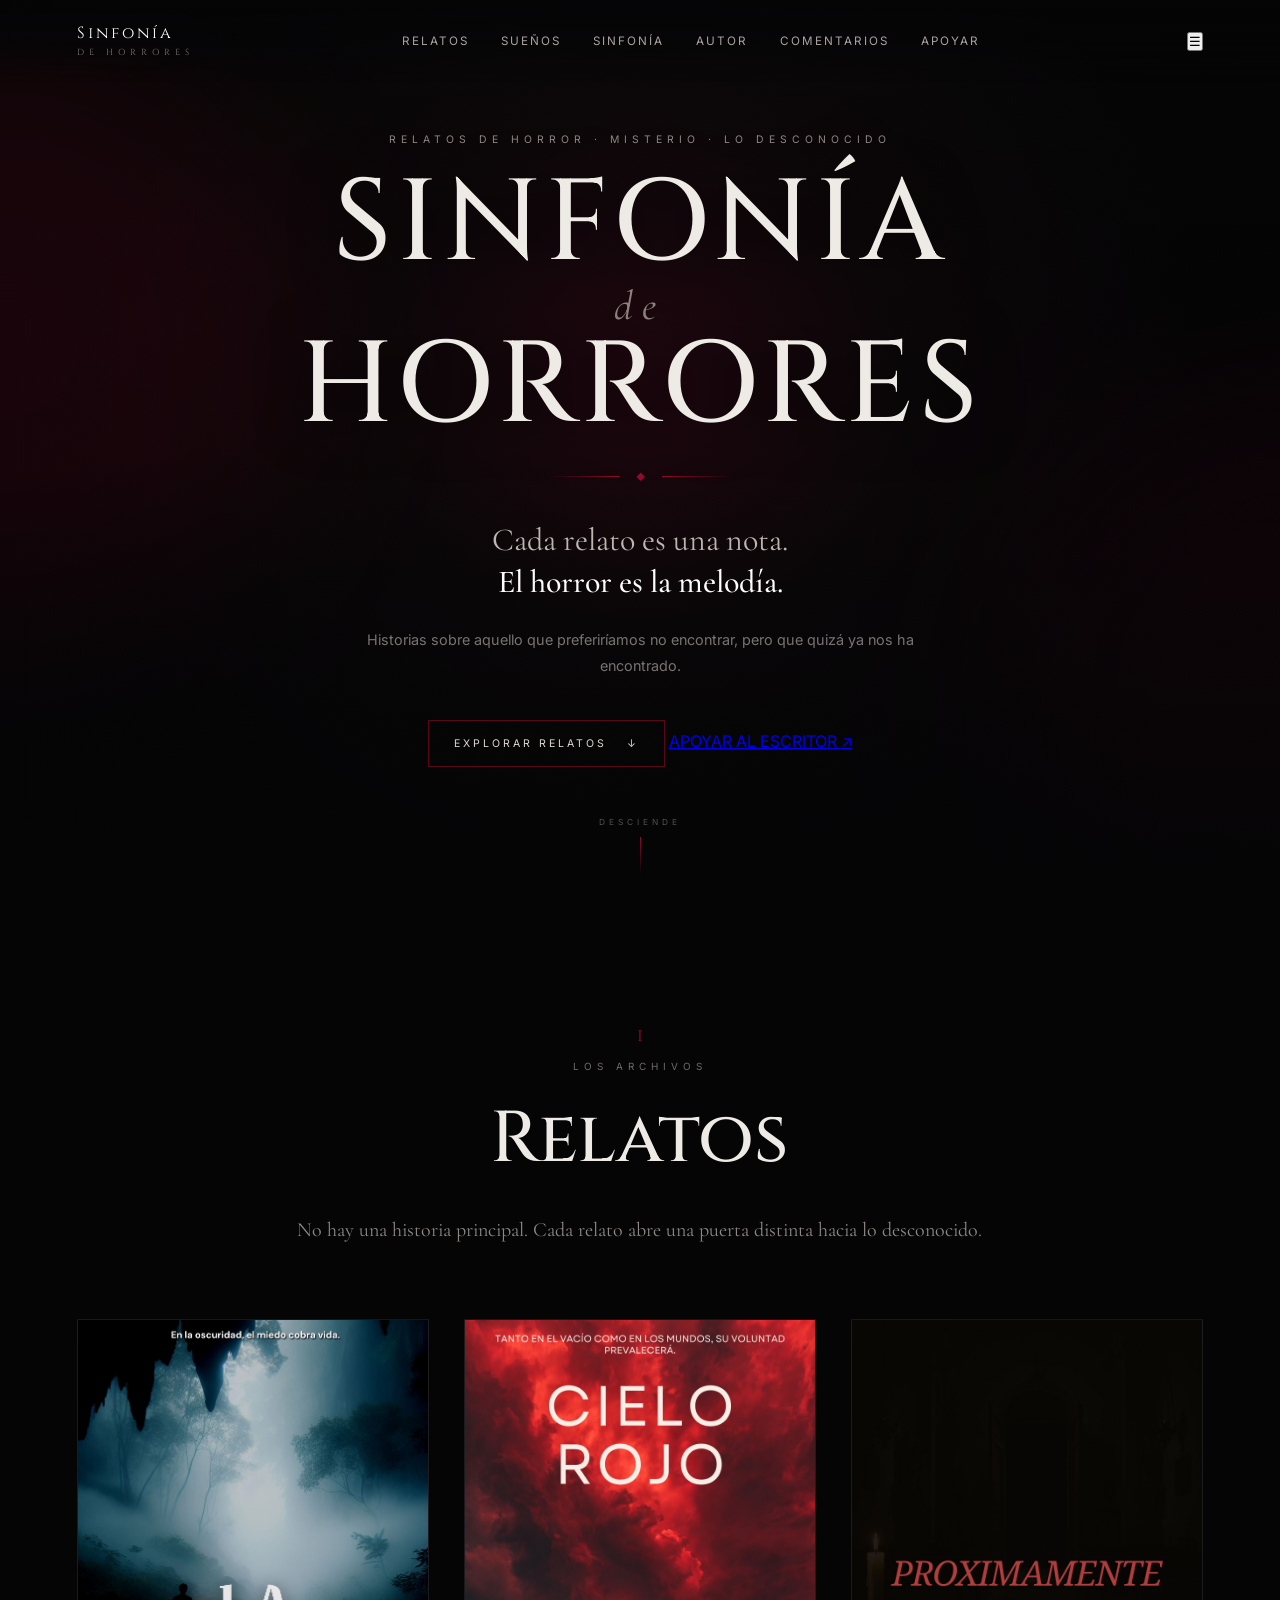
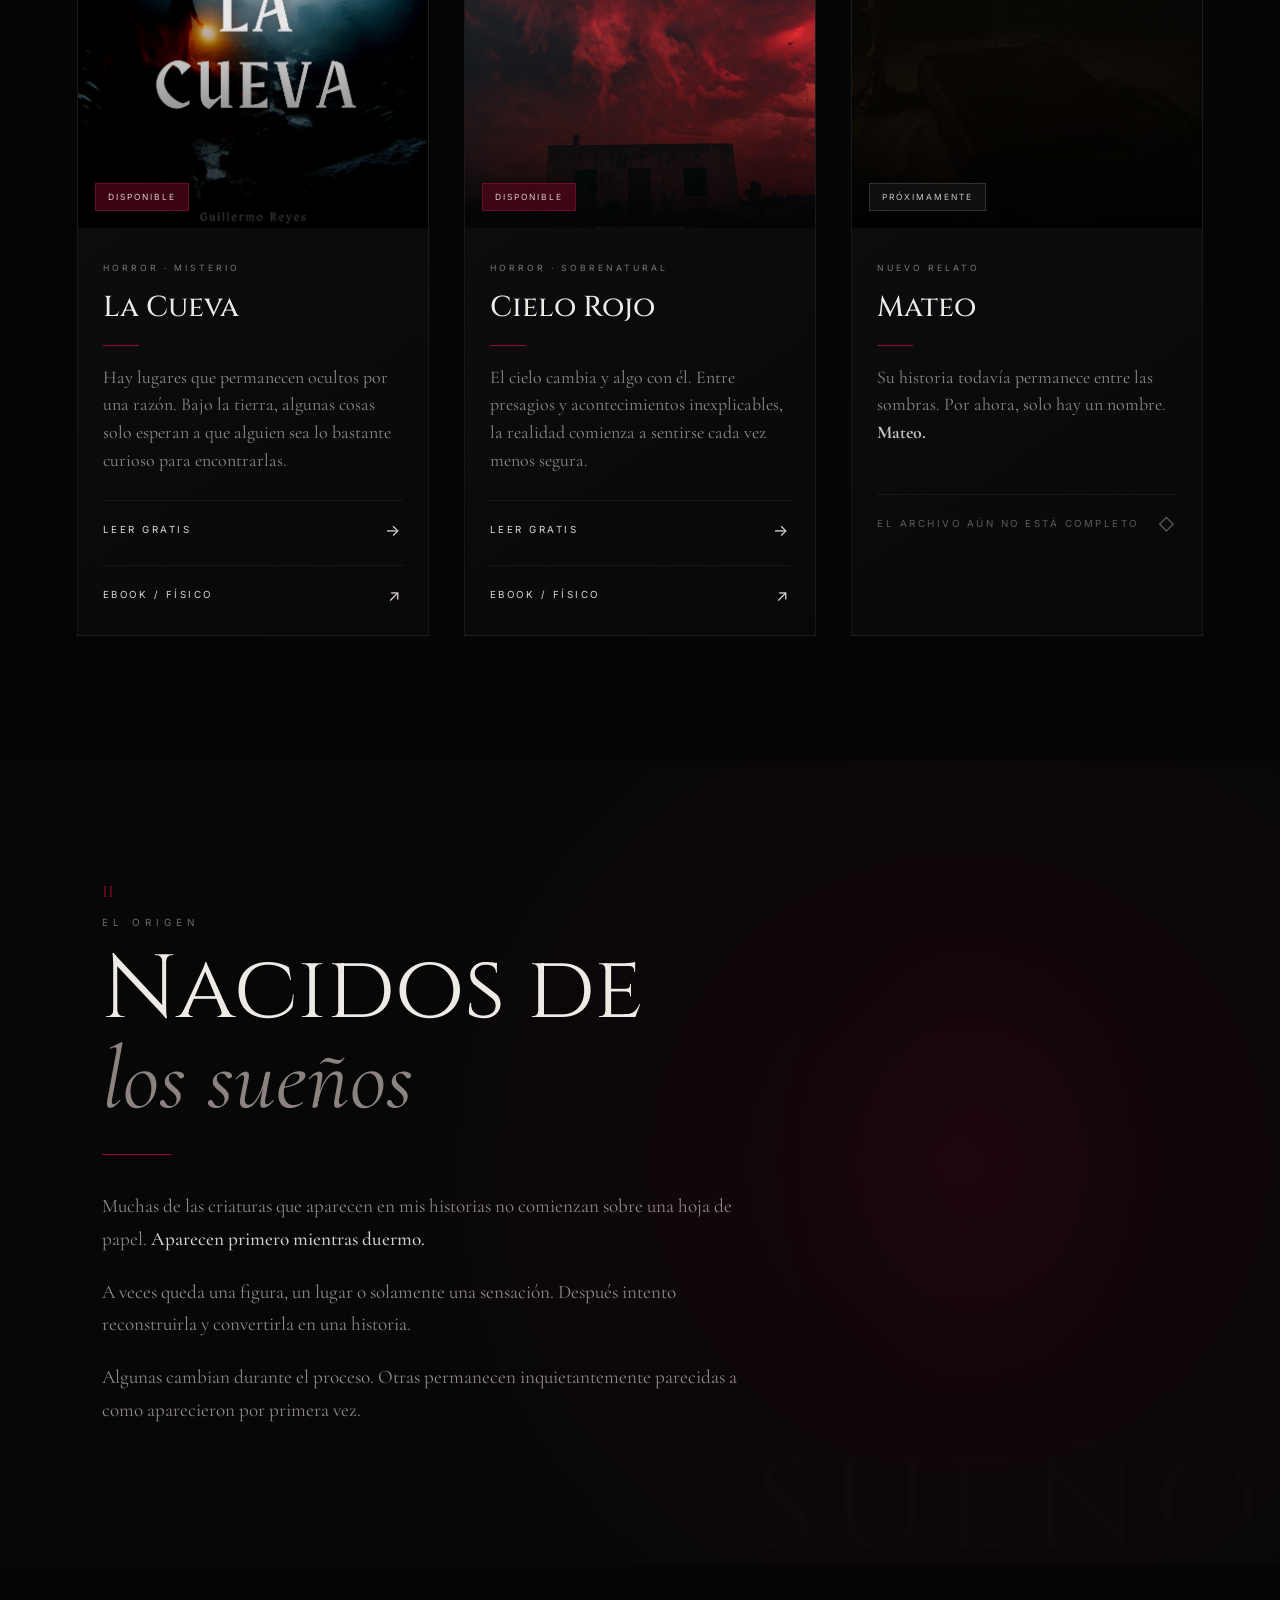
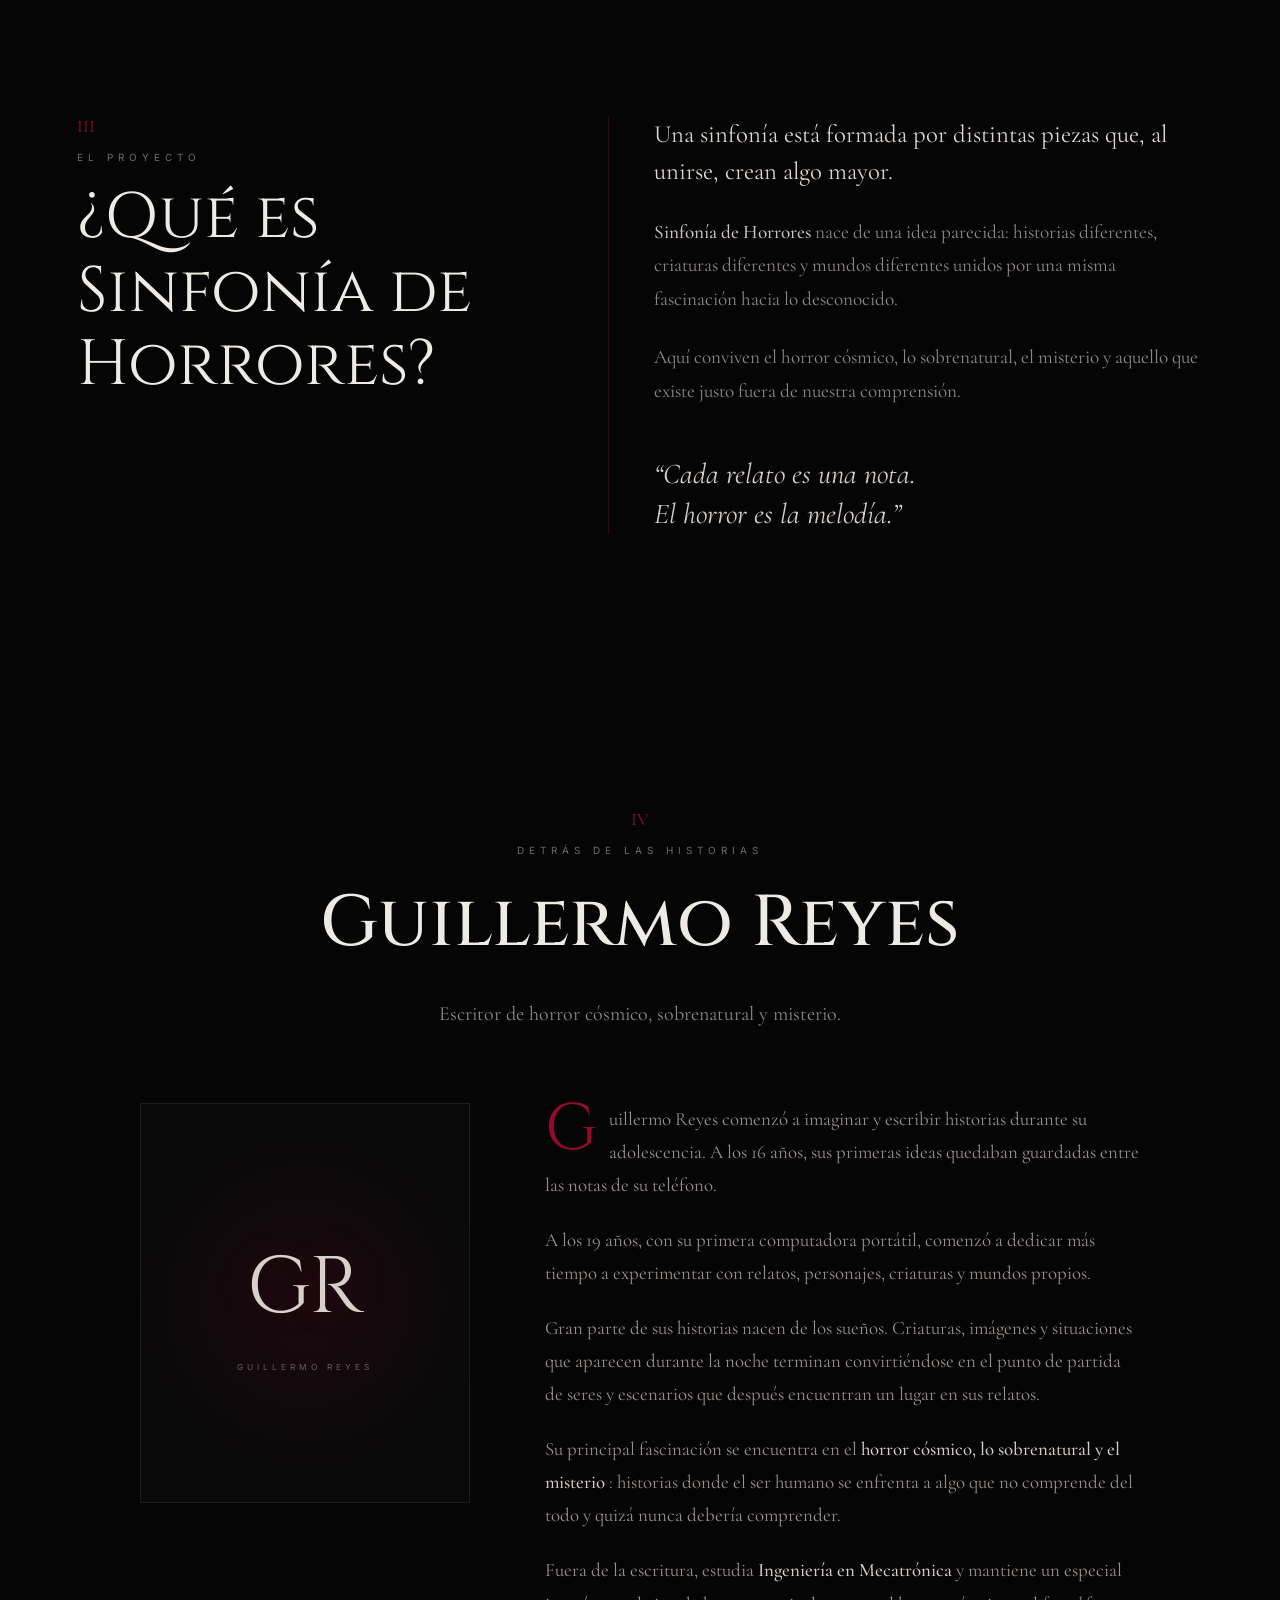
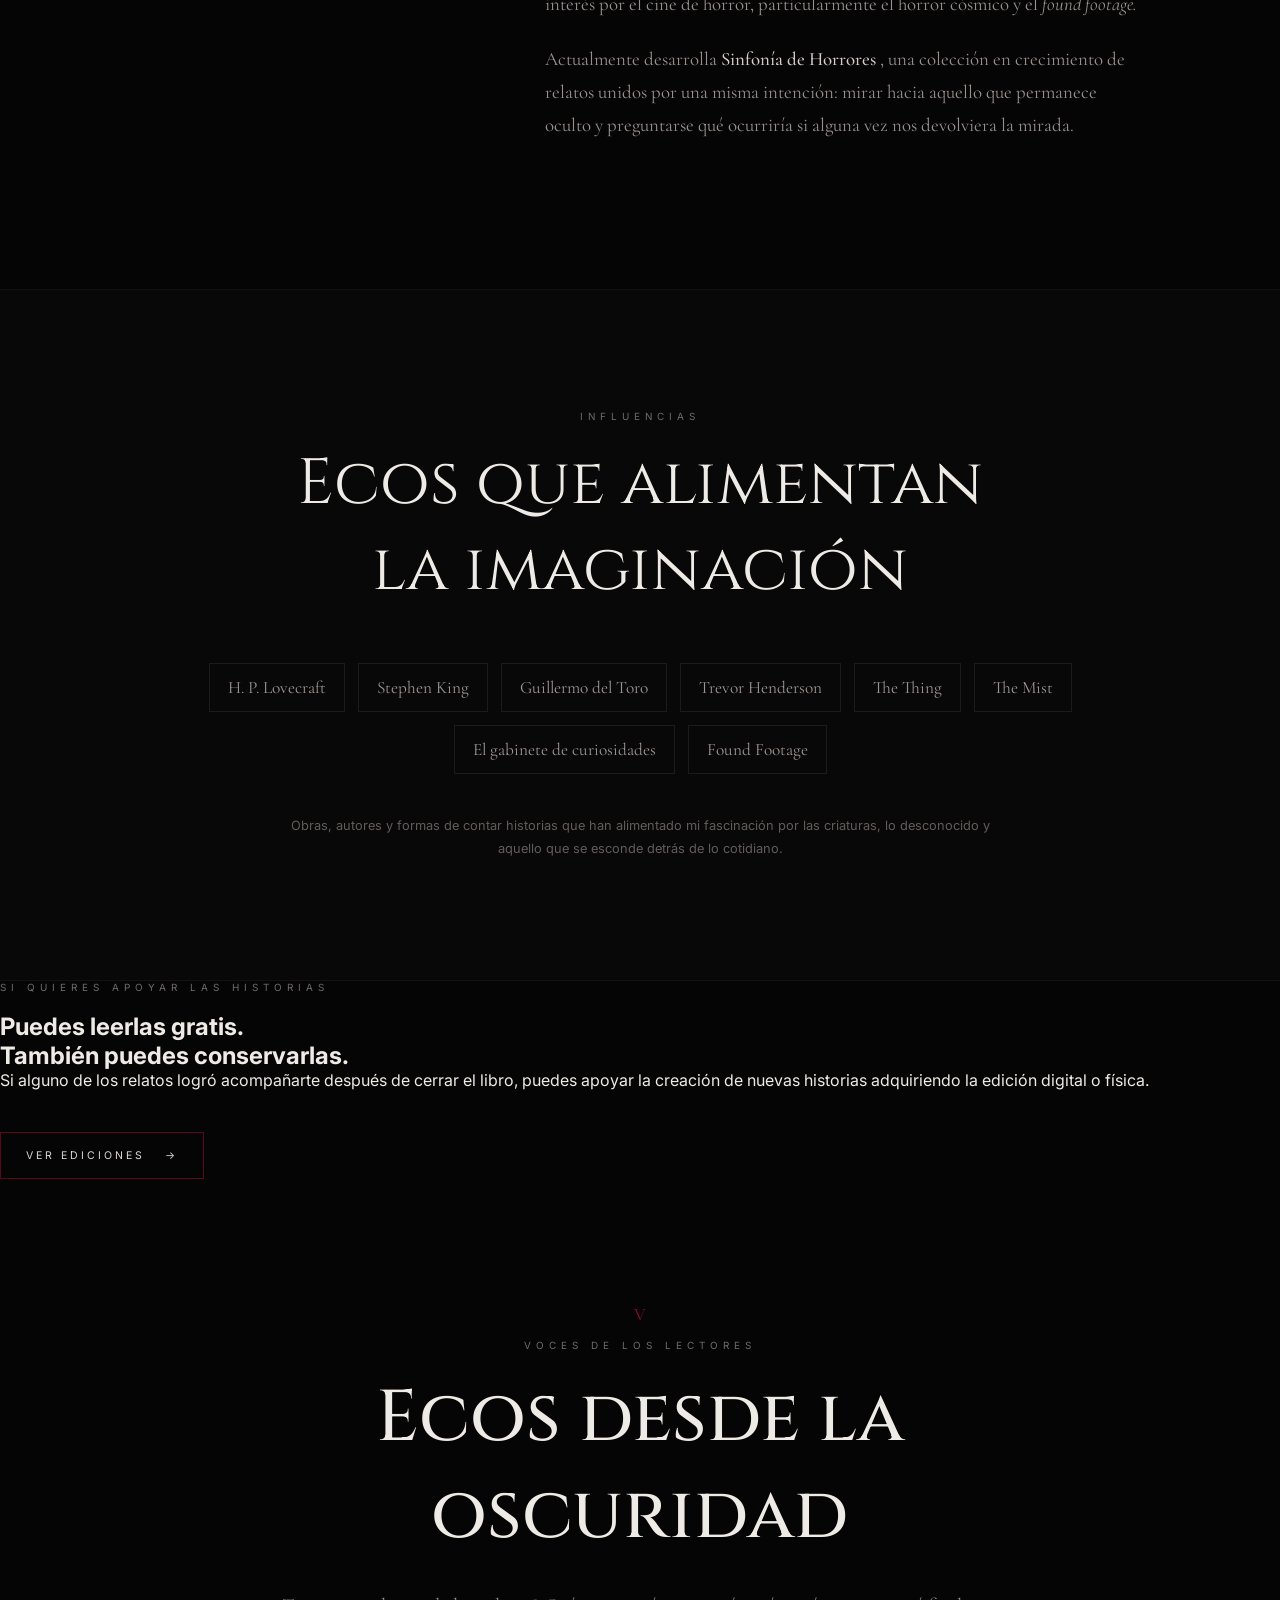
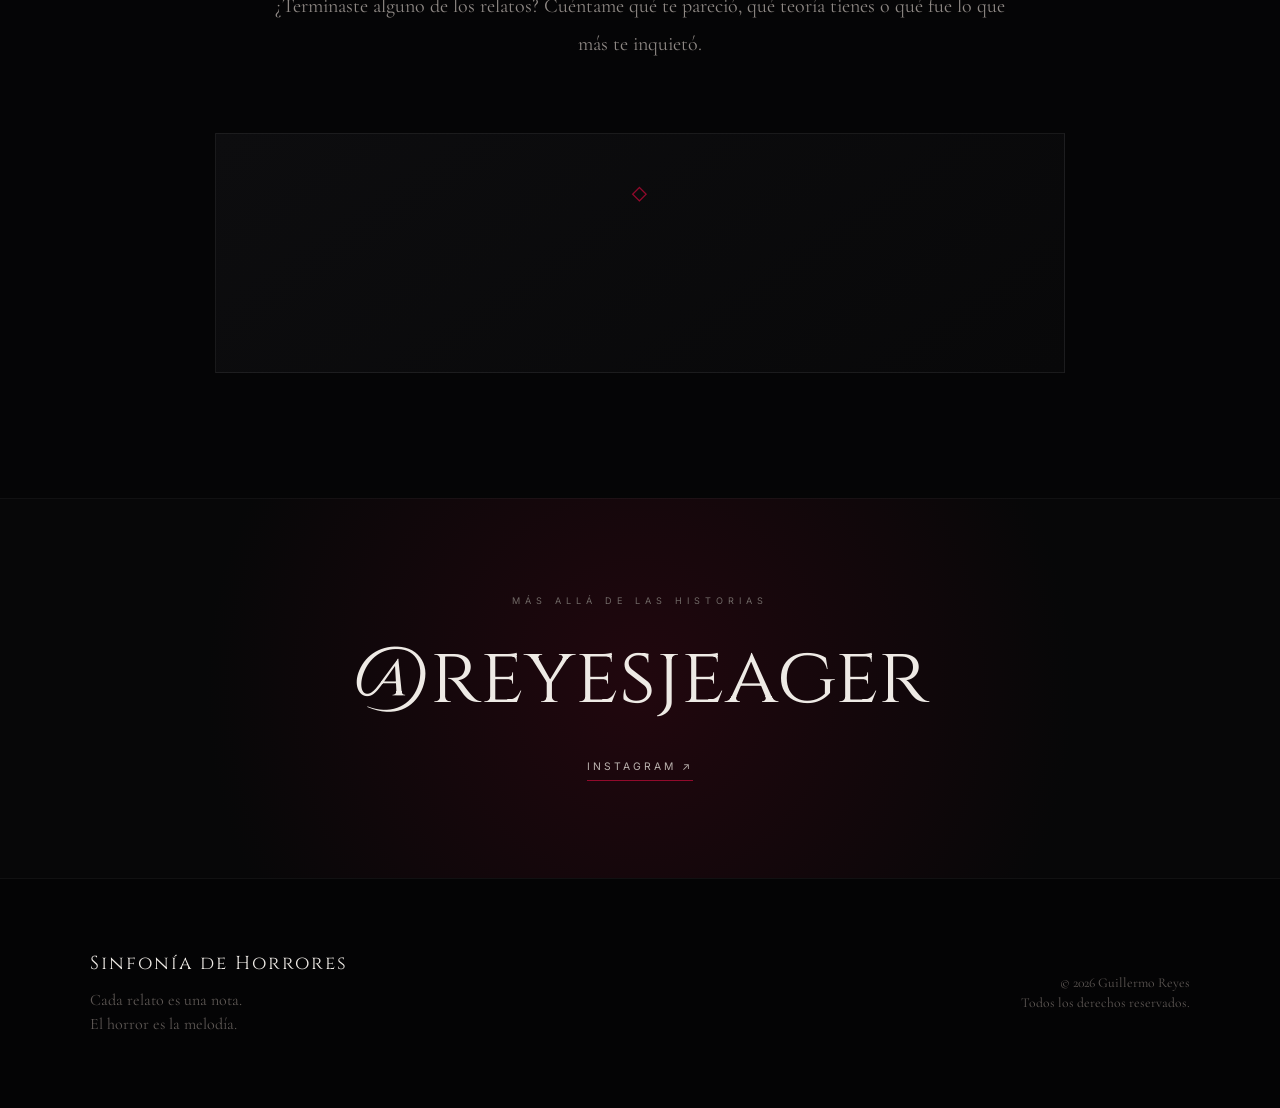
==== index.html @ c29cae83 "Refactor HTML structure and formatting" ====
<!DOCTYPE html>
<html lang="es">

<head>
    <meta charset="UTF-8">

    <meta name="viewport"
          content="width=device-width, initial-scale=1.0">

    <title>Sinfonía de Horrores | Guillermo Reyes</title>

    <meta name="description"
          content="Sinfonía de Horrores. Relatos de horror cósmico, sobrenatural y misterio escritos por Guillermo Reyes.">

    <link rel="preconnect"
          href="https://fonts.googleapis.com">

    <link rel="preconnect"
          href="https://fonts.gstatic.com"
          crossorigin>

    <link
        href="https://fonts.googleapis.com/css2?family=Cinzel:wght@400;500;600;700&family=Cormorant+Garamond:ital,wght@0,400;0,500;0,600;1,400;1,500&family=Inter:wght@300;400;500;600&display=swap"
        rel="stylesheet">

    <link rel="stylesheet"
          href="style.css">
</head>


<body>

    <div class="cursor-luz"
         id="cursorLuz"></div>


    <!-- ===================================== -->
    <!-- NAVEGACIÓN -->
    <!-- ===================================== -->

    <header class="navbar">

        <a href="#inicio"
           class="logo">

            <span>Sinfonía</span>
            <small>DE HORRORES</small>

        </a>


        <nav id="menu">

            <a href="#relatos">
                Relatos
            </a>

            <a href="#suenos">
                Sueños
            </a>

            <a href="#sinfonia">
                Sinfonía
            </a>

            <a href="#autor">
                Autor
            </a>

            <a href="#comentarios">
                Comentarios
            </a>

            <a href="apoyar.html"
               class="nav-apoyar">
                Apoyar
            </a>

        </nav>


        <button class="menu-movil"
                id="menuMovil"
                aria-label="Abrir menú">

            ☰

        </button>

    </header>


    <!-- ===================================== -->
    <!-- HERO -->
    <!-- ===================================== -->

    <section class="hero"
             id="inicio">

        <div class="halo halo-1"></div>
        <div class="halo halo-2"></div>

        <div class="hero-contenido">

            <p class="sobrelinea">
                RELATOS DE HORROR · MISTERIO · LO DESCONOCIDO
            </p>


            <h1>

                <span>
                    Sinfonía
                </span>

                <span class="de">
                    de
                </span>

                <span>
                    Horrores
                </span>

            </h1>


            <div class="ornamento">

                <span></span>

                <b>◆</b>

                <span></span>

            </div>


            <p class="lema">

                Cada relato es una nota.

                <br>

                <strong>
                    El horror es la melodía.
                </strong>

            </p>


            <p class="intro">

                Historias sobre aquello que preferiríamos
                no encontrar, pero que quizá ya nos ha encontrado.

            </p>


            <div class="hero-botones">

                <a href="#relatos"
                   class="boton-principal">

                    EXPLORAR RELATOS
                    <span>↓</span>

                </a>


                <a href="apoyar.html"
                   class="boton-secundario">

                    APOYAR AL ESCRITOR
                    <span>↗</span>

                </a>

            </div>

        </div>


        <div class="scroll-indicador">

            <span>
                DESCIENDE
            </span>

            <div></div>

        </div>

    </section>


    <!-- ===================================== -->
    <!-- RELATOS -->
    <!-- ===================================== -->

    <main>

        <section class="seccion relatos"
                 id="relatos">

            <div class="encabezado-seccion">

                <span class="numero">
                    I
                </span>

                <p class="mini-titulo">
                    LOS ARCHIVOS
                </p>

                <h2>
                    Relatos
                </h2>

                <p>
                    No hay una historia principal.
                    Cada relato abre una puerta distinta
                    hacia lo desconocido.
                </p>

            </div>


            <div class="grid-relatos">


                <!-- LA CUEVA -->

                <article class="libro">

                    <div class="portada-contenedor">

                        <img
                            src="La Cueva.jpg"
                            alt="Portada de La Cueva"
                            class="portada">

                        <div class="portada-oscuridad"></div>

                        <span class="estado disponible">
                            DISPONIBLE
                        </span>

                    </div>


                    <div class="libro-contenido">

                        <span class="genero">
                            HORROR · MISTERIO
                        </span>

                        <h3>
                            La Cueva
                        </h3>

                        <div class="separador"></div>

                        <p>
                            Hay lugares que permanecen ocultos
                            por una razón. Bajo la tierra,
                            algunas cosas solo esperan a que
                            alguien sea lo bastante curioso
                            para encontrarlas.
                        </p>


                        <div class="acciones-relato">

                            <a
                                href="https://drive.google.com/file/d/1VokVgWm0xay0eOD5CvAB5kCrFrSRfL5q/view?usp=sharing"
                                target="_blank"
                                rel="noopener noreferrer"
                                class="leer">

                                LEER GRATIS
                                <span>→</span>

                            </a>


                            <a
                                href="apoyar.html#la-cueva"
                                class="leer apoyar-link">

                                EBOOK / FÍSICO
                                <span>↗</span>

                            </a>

                        </div>

                    </div>

                </article>


                <!-- CIELO ROJO -->

                <article class="libro">

                    <div class="portada-contenedor">

                        <img
                            src="Cielo Rojo.jpg"
                            alt="Portada de Cielo Rojo"
                            class="portada">

                        <div class="portada-oscuridad"></div>

                        <span class="estado disponible">
                            DISPONIBLE
                        </span>

                    </div>


                    <div class="libro-contenido">

                        <span class="genero">
                            HORROR · SOBRENATURAL
                        </span>

                        <h3>
                            Cielo Rojo
                        </h3>

                        <div class="separador"></div>

                        <p>
                            El cielo cambia y algo con él.
                            Entre presagios y acontecimientos
                            inexplicables, la realidad comienza
                            a sentirse cada vez menos segura.
                        </p>


                        <div class="acciones-relato">

                            <a
                                href="https://drive.google.com/file/d/1f47Pul1nYo5RWTAZda07K18I9W4pE-Rw/view?usp=sharing"
                                target="_blank"
                                rel="noopener noreferrer"
                                class="leer">

                                LEER GRATIS
                                <span>→</span>

                            </a>


                            <a
                                href="apoyar.html#cielo-rojo"
                                class="leer apoyar-link">

                                EBOOK / FÍSICO
                                <span>↗</span>

                            </a>

                        </div>

                    </div>

                </article>


                <!-- MATEO -->

                <article class="libro">

                    <div class="portada-contenedor">

                        <img
                            src="Mateo.jpg"
                            alt="Portada de Mateo"
                            class="portada">

                        <div class="portada-oscuridad"></div>

                        <span class="estado proximamente">
                            PRÓXIMAMENTE
                        </span>

                    </div>


                    <div class="libro-contenido">

                        <span class="genero">
                            NUEVO RELATO
                        </span>

                        <h3>
                            Mateo
                        </h3>

                        <div class="separador"></div>

                        <p>
                            Su historia todavía permanece
                            entre las sombras.

                            Por ahora, solo hay un nombre.

                            <strong>
                                Mateo.
                            </strong>
                        </p>


                        <span class="leer bloqueado">

                            EL ARCHIVO AÚN NO ESTÁ COMPLETO

                            <span>
                                ◇
                            </span>

                        </span>

                    </div>

                </article>

            </div>

        </section>


        <!-- ===================================== -->
        <!-- NACIDOS DE LOS SUEÑOS -->
        <!-- ===================================== -->

        <section class="suenos"
                 id="suenos">

            <div class="suenos-fondo"></div>


            <div class="suenos-contenido">

                <span class="numero">
                    II
                </span>

                <p class="mini-titulo">
                    EL ORIGEN
                </p>


                <h2>

                    Nacidos de

                    <br>

                    <em>
                        los sueños
                    </em>

                </h2>


                <div class="linea-roja"></div>


                <p>
                    Muchas de las criaturas que aparecen
                    en mis historias no comienzan sobre
                    una hoja de papel.

                    <strong>
                        Aparecen primero mientras duermo.
                    </strong>
                </p>


                <p>
                    A veces queda una figura,
                    un lugar o solamente una sensación.

                    Después intento reconstruirla
                    y convertirla en una historia.
                </p>


                <p>
                    Algunas cambian durante el proceso.

                    Otras permanecen inquietantemente
                    parecidas a como aparecieron
                    por primera vez.
                </p>

            </div>


            <div class="frase-gigante">
                SUEÑOS
            </div>

        </section>


        <!-- ===================================== -->
        <!-- SOBRE SINFONÍA -->
        <!-- ===================================== -->

        <section class="seccion sinfonia"
                 id="sinfonia">

            <div class="sinfonia-grid">


                <div class="sinfonia-titulo">

                    <span class="numero">
                        III
                    </span>

                    <p class="mini-titulo">
                        EL PROYECTO
                    </p>

                    <h2>

                        ¿Qué es

                        <br>

                        Sinfonía de

                        <br>

                        Horrores?

                    </h2>

                </div>


                <div class="sinfonia-texto">

                    <p class="destacado">

                        Una sinfonía está formada
                        por distintas piezas que,
                        al unirse, crean algo mayor.

                    </p>


                    <p>

                        <strong>
                            Sinfonía de Horrores
                        </strong>

                        nace de una idea parecida:
                        historias diferentes,
                        criaturas diferentes y mundos
                        diferentes unidos por una misma
                        fascinación hacia lo desconocido.

                    </p>


                    <p>
                        Aquí conviven el horror cósmico,
                        lo sobrenatural, el misterio
                        y aquello que existe justo fuera
                        de nuestra comprensión.
                    </p>


                    <blockquote>

                        “Cada relato es una nota.

                        <br>

                        El horror es la melodía.”

                    </blockquote>

                </div>

            </div>

        </section>


        <!-- ===================================== -->
        <!-- AUTOR -->
        <!-- ===================================== -->

        <section class="seccion autor"
                 id="autor">

            <div class="encabezado-seccion">

                <span class="numero">
                    IV
                </span>

                <p class="mini-titulo">
                    DETRÁS DE LAS HISTORIAS
                </p>

                <h2>
                    Guillermo Reyes
                </h2>

                <p>
                    Escritor de horror cósmico,
                    sobrenatural y misterio.
                </p>

            </div>


            <div class="autor-contenido">


                <div class="autor-monograma">

                    <span>
                        GR
                    </span>

                    <small>
                        GUILLERMO REYES
                    </small>

                </div>


                <div class="biografia">

                    <p>
                        Guillermo Reyes comenzó a imaginar
                        y escribir historias durante su adolescencia.
                        A los 16 años, sus primeras ideas
                        quedaban guardadas entre las notas
                        de su teléfono.
                    </p>


                    <p>
                        A los 19 años, con su primera computadora
                        portátil, comenzó a dedicar más tiempo
                        a experimentar con relatos, personajes,
                        criaturas y mundos propios.
                    </p>


                    <p>
                        Gran parte de sus historias nacen de los sueños.
                        Criaturas, imágenes y situaciones que aparecen
                        durante la noche terminan convirtiéndose
                        en el punto de partida de seres y escenarios
                        que después encuentran un lugar en sus relatos.
                    </p>


                    <p>
                        Su principal fascinación se encuentra
                        en el

                        <strong>
                            horror cósmico, lo sobrenatural
                            y el misterio
                        </strong>:

                        historias donde el ser humano
                        se enfrenta a algo que no comprende
                        del todo y quizá nunca debería comprender.
                    </p>


                    <p>
                        Fuera de la escritura, estudia

                        <strong>
                            Ingeniería en Mecatrónica
                        </strong>

                        y mantiene un especial interés
                        por el cine de horror,
                        particularmente el horror cósmico
                        y el

                        <em>
                            found footage.
                        </em>
                    </p>


                    <p>
                        Actualmente desarrolla

                        <strong>
                            Sinfonía de Horrores
                        </strong>,

                        una colección en crecimiento
                        de relatos unidos por una misma intención:
                        mirar hacia aquello que permanece oculto
                        y preguntarse qué ocurriría
                        si alguna vez nos devolviera la mirada.
                    </p>

                </div>

            </div>

        </section>


        <!-- ===================================== -->
        <!-- INFLUENCIAS -->
        <!-- ===================================== -->

        <section class="influencias">

            <div class="influencias-contenido">

                <p class="mini-titulo">
                    INFLUENCIAS
                </p>


                <h2>
                    Ecos que alimentan
                    <br>
                    la imaginación
                </h2>


                <div class="nombres">

                    <span>
                        H. P. Lovecraft
                    </span>

                    <span>
                        Stephen King
                    </span>

                    <span>
                        Guillermo del Toro
                    </span>

                    <span>
                        Trevor Henderson
                    </span>

                    <span>
                        The Thing
                    </span>

                    <span>
                        The Mist
                    </span>

                    <span>
                        El gabinete de curiosidades
                    </span>

                    <span>
                        Found Footage
                    </span>

                </div>


                <p class="nota-influencias">

                    Obras, autores y formas de contar historias
                    que han alimentado mi fascinación
                    por las criaturas, lo desconocido
                    y aquello que se esconde
                    detrás de lo cotidiano.

                </p>

            </div>

        </section>


        <!-- ===================================== -->
        <!-- APOYAR -->
        <!-- ===================================== -->

        <section class="apoyo-banner">

            <div>

                <p class="mini-titulo">
                    SI QUIERES APOYAR LAS HISTORIAS
                </p>


                <h2>
                    Puedes leerlas gratis.
                    <br>
                    También puedes conservarlas.
                </h2>


                <p>
                    Si alguno de los relatos logró acompañarte
                    después de cerrar el libro,
                    puedes apoyar la creación de nuevas historias
                    adquiriendo la edición digital o física.
                </p>


                <a href="apoyar.html"
                   class="boton-principal">

                    VER EDICIONES
                    <span>→</span>

                </a>

            </div>

        </section>


        <!-- ===================================== -->
        <!-- COMENTARIOS -->
        <!-- ===================================== -->

        <section class="seccion comentarios"
                 id="comentarios">

            <div class="encabezado-seccion">

                <span class="numero">
                    V
                </span>

                <p class="mini-titulo">
                    VOCES DE LOS LECTORES
                </p>


                <h2>
                    Ecos desde la oscuridad
                </h2>


                <p>
                    ¿Terminaste alguno de los relatos?

                    Cuéntame qué te pareció,
                    qué teoría tienes o qué fue
                    lo que más te inquietó.
                </p>

            </div>


            <div class="comentarios-caja">

                <div class="comentarios-icono">
                    ◇
                </div>


                <div id="giscus-container">

                    <script src="https://giscus.app/client.js"
                            data-repo="reyesdss/sinfonia-de-horrores"
                            data-repo-id="R_kgDOTznSBw"
                            data-category="General"
                            data-category-id="DIC_kwDOTznSB84DDBzx"
                            data-mapping="pathname"
                            data-strict="0"
                            data-reactions-enabled="1"
                            data-emit-metadata="0"
                            data-input-position="top"
                            data-theme="dark_dimmed"
                            data-lang="es"
                            crossorigin="anonymous"
                            async>
                    </script>

                </div>

            </div>

        </section>


        <!-- ===================================== -->
        <!-- INSTAGRAM -->
        <!-- ===================================== -->

        <section class="instagram">

            <p>
                MÁS ALLÁ DE LAS HISTORIAS
            </p>


            <h2>
                @reyesjeager
            </h2>


            <a
                href="https://www.instagram.com/reyesjeager/"
                target="_blank"
                rel="noopener noreferrer">

                INSTAGRAM
                <span>↗</span>

            </a>

        </section>

    </main>


    <!-- ===================================== -->
    <!-- FOOTER -->
    <!-- ===================================== -->

    <footer>

        <div>

            <h3>
                Sinfonía de Horrores
            </h3>

            <p>
                Cada relato es una nota.
                <br>
                El horror es la melodía.
            </p>

        </div>


        <div class="footer-derecha">

            <p>
                © <span id="year"></span> Guillermo Reyes
            </p>

            <p>
                Todos los derechos reservados.
            </p>

        </div>

    </footer>


    <script src="script.js"></script>

</body>

</html>
---- style.css ----
:root {
    --negro: #050506;
    --negro2: #09090b;
    --negro3: #101013;

    --blanco: #eeeae5;
    --gris: #aaa4a0;
    --gris2: #706c69;

    --rojo: #920a2c;
    --rojo2: #c31540;
    --rojoOscuro: #3b0713;

    --borde: rgba(255, 255, 255, 0.08);

    --cinzel: "Cinzel", serif;
    --texto: "Inter", sans-serif;
    --literaria: "Cormorant Garamond", serif;
}


/* ======================================== */
/* GENERAL */
/* ======================================== */

* {
    margin: 0;
    padding: 0;
    box-sizing: border-box;
}

html {
    scroll-behavior: smooth;
}

body {
    background: var(--negro);
    color: var(--blanco);
    font-family: var(--texto);
    overflow-x: hidden;
}

body::before {
    content: "";
    position: fixed;
    inset: 0;

    background:
        repeating-radial-gradient(
            circle at 0 0,
            transparent 0,
            rgba(255,255,255,.012) 1px,
            transparent 2px
        );

    opacity: .18;
    pointer-events: none;
    z-index: 9999;
}

::selection {
    background: var(--rojo);
    color: white;
}


/* ======================================== */
/* CURSOR LUZ */
/* ======================================== */

.cursor-luz {
    position: fixed;

    width: 450px;
    height: 450px;

    border-radius: 50%;

    background:
        radial-gradient(
            circle,
            rgba(146,10,44,.08),
            transparent 65%
        );

    transform: translate(-50%, -50%);

    pointer-events: none;

    z-index: 0;

    transition:
        left .08s linear,
        top .08s linear;
}


/* ======================================== */
/* NAV */
/* ======================================== */

.navbar {
    height: 82px;

    display: flex;
    justify-content: space-between;
    align-items: center;

    padding: 0 6%;

    position: fixed;
    top: 0;
    left: 0;

    width: 100%;

    background:
        linear-gradient(
            to bottom,
            rgba(5,5,6,.94),
            rgba(5,5,6,.7),
            transparent
        );

    z-index: 1000;
}

.logo {
    color: white;
    text-decoration: none;

    font-family: var(--cinzel);

    display: flex;
    flex-direction: column;

    line-height: .95;
}

.logo span {
    font-size: 1rem;
    letter-spacing: 3px;
}

.logo small {
    color: #827b77;

    font-size: .55rem;

    letter-spacing: 5px;

    margin-top: 7px;
}

.navbar nav {
    display: flex;
    gap: 32px;
}

.navbar nav a {
    color: #aaa3a0;

    text-decoration: none;

    font-size: .73rem;

    letter-spacing: 2px;

    text-transform: uppercase;

    transition: .3s;
}

.navbar nav a:hover {
    color: white;
}


/* ======================================== */
/* HERO */
/* ======================================== */

.hero {
    min-height: 100vh;

    display: flex;
    justify-content: center;
    align-items: center;

    text-align: center;

    position: relative;

    overflow: hidden;

    padding: 120px 25px;

    background:
        radial-gradient(
            circle at 50% 42%,
            #250812 0%,
            #0d080a 32%,
            #050506 68%
        );
}

.hero::after {
    content: "";

    position: absolute;

    inset: 0;

    background:
        linear-gradient(
            to bottom,
            rgba(0,0,0,.05),
            rgba(0,0,0,.15),
            #050506
        );

    pointer-events: none;
}

.hero-ruido {
    position: absolute;

    inset: 0;

    opacity: .16;

    background-image:
        repeating-linear-gradient(
            0deg,
            transparent,
            transparent 2px,
            rgba(255,255,255,.018) 3px
        );
}

.halo {
    position: absolute;

    width: 600px;
    height: 600px;

    border-radius: 50%;

    filter: blur(90px);

    opacity: .16;

    animation: respirar 9s infinite alternate ease-in-out;
}

.halo-1 {
    background: #920a2c;

    left: -300px;
    top: 5%;
}

.halo-2 {
    background: #59051c;

    right: -320px;
    bottom: -100px;

    animation-delay: 2s;
}

@keyframes respirar {

    from {
        transform: scale(.8);
        opacity: .09;
    }

    to {
        transform: scale(1.2);
        opacity: .20;
    }

}

.hero-contenido {
    position: relative;

    max-width: 950px;

    z-index: 5;

    animation: entradaHero 1.3s ease both;
}

@keyframes entradaHero {

    from {
        opacity: 0;
        transform: translateY(25px);
    }

    to {
        opacity: 1;
        transform: translateY(0);
    }

}

.sobrelinea {
    font-size: .65rem;

    color: #928885;

    letter-spacing: 5px;

    margin-bottom: 32px;
}

.hero h1 {
    font-family: var(--cinzel);

    font-size:
        clamp(3.7rem, 9vw, 8.8rem);

    font-weight: 500;

    line-height: .82;

    text-transform: uppercase;

    letter-spacing: 5px;

    text-shadow:
        0 5px 50px rgba(0,0,0,.8);
}

.hero h1 span {
    display: block;
}

.hero h1 .de {
    font-family: var(--literaria);

    text-transform: lowercase;

    font-size: .36em;

    font-style: italic;

    font-weight: 400;

    letter-spacing: 10px;

    color: #8f8581;

    margin: 17px 0;
}

.ornamento {
    margin: 37px auto;

    display: flex;
    align-items: center;
    justify-content: center;

    gap: 17px;
}

.ornamento span {
    width: 70px;
    height: 1px;

    background:
        linear-gradient(
            90deg,
            transparent,
            #920a2c
        );
}

.ornamento span:last-child {
    background:
        linear-gradient(
            90deg,
            #920a2c,
            transparent
        );
}

.ornamento b {
    color: #920a2c;

    font-size: .55rem;
}

.lema {
    font-family: var(--literaria);

    font-size: clamp(1.5rem, 2.5vw, 2rem);

    line-height: 1.3;

    color: #bcb5b0;
}

.lema strong {
    color: white;

    font-weight: 500;
}

.intro {
    max-width: 630px;

    margin: 24px auto 0;

    color: #797370;

    line-height: 1.8;

    font-size: .9rem;
}

.boton-principal {
    display: inline-flex;

    align-items: center;

    gap: 20px;

    margin-top: 42px;

    padding: 16px 25px;

    border: 1px solid rgba(146,10,44,.6);

    color: #ddd7d3;

    text-decoration: none;

    letter-spacing: 3px;

    font-size: .66rem;

    transition: .35s;
}

.boton-principal:hover {
    background: #920a2c;

    color: white;

    box-shadow:
        0 10px 50px rgba(146,10,44,.28);
}

.scroll-indicador {
    position: absolute;

    bottom: 25px;

    z-index: 7;

    display: flex;
    flex-direction: column;

    align-items: center;

    gap: 10px;
}

.scroll-indicador span {
    color: #554f4d;

    font-size: .52rem;

    letter-spacing: 4px;
}

.scroll-indicador div {
    height: 38px;
    width: 1px;

    background:
        linear-gradient(
            #920a2c,
            transparent
        );
}


/* ======================================== */
/* SECCIONES */
/* ======================================== */

.seccion {
    width: 88%;

    max-width: 1250px;

    margin: auto;

    padding: 125px 0;
}

.encabezado-seccion {
    text-align: center;

    max-width: 750px;

    margin: 0 auto 70px;
}

.numero {
    display: block;

    color: #920a2c;

    font-family: var(--literaria);

    font-size: 1.1rem;

    margin-bottom: 14px;
}

.mini-titulo {
    color: #716b68;

    letter-spacing: 5px;

    font-size: .62rem;

    margin-bottom: 19px;
}

.encabezado-seccion h2 {
    font-family: var(--cinzel);

    font-weight: 500;

    font-size:
        clamp(2.5rem, 6vw, 4.5rem);

    margin-bottom: 23px;
}

.encabezado-seccion > p:last-child {
    color: #8e8884;

    line-height: 1.9;

    font-family: var(--literaria);

    font-size: 1.25rem;
}


/* ======================================== */
/* LIBROS */
/* ======================================== */

.grid-relatos {
    display: grid;

    grid-template-columns:
        repeat(3, 1fr);

    gap: 35px;
}

.libro {
    background:
        linear-gradient(
            145deg,
            #101012,
            #080809
        );

    border:
        1px solid rgba(255,255,255,.06);

    transition:
        transform .45s,
        border .45s,
        box-shadow .45s;

    overflow: hidden;

    position: relative;
}

.libro:hover {
    transform: translateY(-12px);

    border-color:
        rgba(146,10,44,.45);

    box-shadow:
        0 30px 80px rgba(0,0,0,.65);
}

.portada-contenedor {
    position: relative;

    overflow: hidden;

    aspect-ratio: 2 / 2.9;

    background: #080808;
}

.portada {
    width: 100%;
    height: 100%;

    object-fit: cover;

    display: block;

    transition:
        transform .7s ease,
        filter .7s ease;
}

.libro:hover .portada {
    transform: scale(1.045);

    filter: contrast(1.08);
}

.portada-oscuridad {
    position: absolute;

    inset: 0;

    background:
        linear-gradient(
            to bottom,
            transparent 60%,
            rgba(0,0,0,.85)
        );
}

.estado {
    position: absolute;

    left: 17px;
    bottom: 17px;

    z-index: 3;

    padding: 8px 12px;

    backdrop-filter: blur(10px);

    font-size: .53rem;

    letter-spacing: 2px;
}

.disponible {
    color: #e0cbd0;

    background:
        rgba(90,7,28,.65);

    border:
        1px solid rgba(180,25,65,.4);
}

.proximamente {
    color: #cbc7c4;

    background:
        rgba(20,20,22,.75);

    border:
        1px solid rgba(255,255,255,.14);
}

.libro-contenido {
    padding: 27px 25px 30px;
}

.genero {
    color: #7e7773;

    font-size: .54rem;

    letter-spacing: 3px;
}

.libro h3 {
    font-family: var(--cinzel);

    font-size: 1.8rem;

    font-weight: 500;

    margin-top: 13px;
}

.separador {
    width: 36px;
    height: 1px;

    background: #920a2c;

    margin: 18px 0;
}

.libro p {
    min-height: 105px;

    color: #8e8884;

    font-family: var(--literaria);

    line-height: 1.55;

    font-size: 1.12rem;
}

.libro p strong {
    color: #c5bfbb;
}

.leer {
    margin-top: 25px;

    display: flex;
    justify-content: space-between;
    align-items: center;

    color: #ddd7d3;

    text-decoration: none;

    font-size: .61rem;

    letter-spacing: 2.5px;

    border-top:
        1px solid rgba(255,255,255,.06);

    padding-top: 19px;

    transition: color .3s;
}

a.leer:hover {
    color: #d62450;
}

.leer span {
    font-size: 1rem;
}

.bloqueado {
    color: #5f5a58;
}


/* ======================================== */
/* SUEÑOS */
/* ======================================== */

.suenos {
    min-height: 760px;

    position: relative;

    display: flex;
    align-items: center;

    overflow: hidden;

    padding: 120px 8%;

    background:
        radial-gradient(
            circle at 75% 50%,
            #17070c,
            #070708 55%
        );
}

.suenos-fondo {
    position: absolute;

    right: 6%;

    width: 450px;
    height: 650px;

    opacity: .35;

    background:
        radial-gradient(
            ellipse at center,
            rgba(146,10,44,.22),
            transparent 60%
        );

    filter: blur(35px);
}

.suenos-contenido {
    max-width: 650px;

    position: relative;

    z-index: 5;
}

.suenos h2 {
    font-family: var(--cinzel);

    font-size:
        clamp(3rem, 7vw, 6rem);

    font-weight: 400;

    line-height: .98;

    margin-bottom: 30px;
}

.suenos h2 em {
    font-family: var(--literaria);

    color: #8b8380;

    font-weight: 400;

    text-transform: lowercase;
}

.linea-roja {
    width: 70px;
    height: 1px;

    background: #920a2c;

    margin-bottom: 35px;
}

.suenos-contenido > p:not(.mini-titulo) {
    color: #8f8884;

    font-family: var(--literaria);

    font-size: 1.2rem;

    line-height: 1.7;

    margin-bottom: 20px;
}

.suenos-contenido strong {
    color: #d8d1cd;

    font-weight: 500;
}

.frase-gigante {
    position: absolute;

    right: -70px;
    bottom: -30px;

    font-family: var(--cinzel);

    font-size: 10vw;

    color: rgba(255,255,255,.012);

    letter-spacing: 15px;

    user-select: none;
}


/* ======================================== */
/* SINFONÍA */
/* ======================================== */

.sinfonia {
    padding-top: 150px;
    padding-bottom: 150px;
}

.sinfonia-grid {
    display: grid;

    grid-template-columns:
        .8fr 1.2fr;

    gap: 12%;

    align-items: start;
}

.sinfonia-titulo h2 {
    font-family: var(--cinzel);

    font-size:
        clamp(2.6rem, 5vw, 4.5rem);

    font-weight: 400;

    line-height: 1.15;
}

.sinfonia-texto {
    border-left:
        1px solid rgba(146,10,44,.35);

    padding-left: 45px;
}

.sinfonia-texto p {
    color: #8e8884;

    font-family: var(--literaria);

    font-size: 1.2rem;

    line-height: 1.75;

    margin-bottom: 25px;
}

.sinfonia-texto .destacado {
    color: #ddd6d1;

    font-size: 1.55rem;

    line-height: 1.5;
}

.sinfonia-texto strong {
    color: #ccc5c1;

    font-weight: 500;
}

blockquote {
    margin-top: 45px;

    color: #d5ceca;

    font-family: var(--literaria);

    font-size: 1.8rem;

    font-style: italic;

    line-height: 1.4;
}


/* ======================================== */
/* AUTOR */
/* ======================================== */

.autor-contenido {
    display: grid;

    grid-template-columns:
        330px 1fr;

    gap: 75px;

    max-width: 1000px;

    margin: auto;
}

.autor-monograma {
    height: 400px;

    border:
        1px solid rgba(255,255,255,.08);

    background:
        radial-gradient(
            circle,
            #1b090e,
            #09090a 70%
        );

    display: flex;

    flex-direction: column;

    justify-content: center;
    align-items: center;
}

.autor-monograma span {
    font-family: var(--cinzel);

    font-size: 5rem;

    color: #d7d0cb;

    text-shadow:
        0 0 40px rgba(146,10,44,.2);
}

.autor-monograma small {
    color: #685f5c;

    letter-spacing: 4px;

    font-size: .52rem;

    margin-top: 20px;
}

.biografia p {
    color: #99918d;

    font-family: var(--literaria);

    font-size: 1.18rem;

    line-height: 1.75;

    margin-bottom: 22px;
}

.biografia p:first-child::first-letter {
    float: left;

    font-family: var(--cinzel);

    font-size: 4.1rem;

    line-height: .8;

    margin-right: 12px;

    color: #920a2c;
}

.biografia strong {
    color: #d5ceca;

    font-weight: 500;
}


/* ======================================== */
/* INFLUENCIAS */
/* ======================================== */

.influencias {
    padding: 120px 7%;

    background: #080809;

    border-top:
        1px solid rgba(255,255,255,.04);

    border-bottom:
        1px solid rgba(255,255,255,.04);
}

.influencias-contenido {
    max-width: 1050px;

    margin: auto;

    text-align: center;
}

.influencias h2 {
    font-family: var(--cinzel);

    font-size:
        clamp(2.4rem,5vw,4rem);

    font-weight: 400;

    margin-bottom: 50px;
}

.nombres {
    display: flex;

    flex-wrap: wrap;

    justify-content: center;

    gap: 13px;
}

.nombres span {
    padding: 13px 18px;

    border:
        1px solid rgba(255,255,255,.08);

    color: #9d9591;

    font-family: var(--literaria);

    font-size: 1.08rem;

    transition: .3s;
}

.nombres span:hover {
    color: white;

    border-color:
        rgba(146,10,44,.5);

    background:
        rgba(146,10,44,.07);
}

.nota-influencias {
    max-width: 700px;

    margin: 40px auto 0;

    color: #625c59;

    font-size: .8rem;

    line-height: 1.8;
}


/* ======================================== */
/* COMENTARIOS */
/* ======================================== */

.comentarios-caja {
    max-width: 850px;

    min-height: 240px;

    margin: auto;

    padding: 50px;

    border:
        1px solid rgba(255,255,255,.07);

    background:
        linear-gradient(
            145deg,
            #0d0d0f,
            #080809
        );

    text-align: center;
}

.comentarios-icono {
    color: #920a2c;

    font-size: 1rem;

    margin-bottom: 22px;
}

.comentarios-espera {
    font-family: var(--literaria);

    color: #c7c0bc;

    font-size: 1.45rem;

    font-style: italic;

    margin-bottom: 10px;
}

.comentarios-caja small {
    color: #625c59;
}


/* ======================================== */
/* INSTAGRAM */
/* ======================================== */

.instagram {
    min-height: 380px;

    display: flex;
    flex-direction: column;

    justify-content: center;
    align-items: center;

    text-align: center;

    background:
        radial-gradient(
            circle at center,
            #21070e,
            #070708 65%
        );

    border-top:
        1px solid rgba(255,255,255,.04);
}

.instagram > p {
    color: #706966;

    letter-spacing: 5px;

    font-size: .57rem;
}

.instagram h2 {
    font-family: var(--cinzel);

    font-size:
        clamp(2.5rem,7vw,5rem);

    font-weight: 400;

    margin: 18px 0 28px;
}

.instagram a {
    color: #bbb3af;

    text-decoration: none;

    border-bottom:
        1px solid #920a2c;

    padding-bottom: 7px;

    font-size: .65rem;

    letter-spacing: 3px;

    transition: .3s;
}

.instagram a:hover {
    color: white;
}


/* ======================================== */
/* FOOTER */
/* ======================================== */

footer {
    min-height: 230px;

    padding: 55px 7%;

    display: flex;

    justify-content: space-between;

    align-items: center;

    border-top:
        1px solid rgba(255,255,255,.05);

    background: #040405;
}

footer h3 {
    font-family: var(--cinzel);

    font-weight: 400;

    letter-spacing: 2px;

    margin-bottom: 12px;
}

footer p {
    color: #5e5855;

    font-family: var(--literaria);

    line-height: 1.5;
}

.footer-derecha {
    text-align: right;

    font-size: .85rem;
}


/* ======================================== */
/* CELULAR */
/* ======================================== */

@media (max-width: 900px) {

    .navbar nav {
        display: none;
    }

    .grid-relatos {
        grid-template-columns:
            repeat(2, 1fr);
    }

    .sinfonia-grid {
        grid-template-columns: 1fr;

        gap: 55px;
    }

    .autor-contenido {
        grid-template-columns: 1fr;

        max-width: 650px;
    }

    .autor-monograma {
        height: 260px;
    }

}


@media (max-width: 620px) {

    .navbar {
        height: 70px;

        justify-content: center;
    }

    .logo {
        align-items: center;
    }

    .hero {
        padding:
            100px 20px 80px;
    }

    .hero h1 {
        font-size:
            clamp(3rem,16vw,5rem);

        letter-spacing: 2px;
    }

    .sobrelinea {
        font-size: .52rem;

        line-height: 1.7;

        letter-spacing: 3px;
    }

    .grid-relatos {
        grid-template-columns: 1fr;

        max-width: 420px;

        margin: auto;
    }

    .seccion {
        width: 88%;

        padding: 90px 0;
    }

    .suenos {
        padding:
            100px 7%;
    }

    .sinfonia-texto {
        padding-left: 25px;
    }

    .comentarios-caja {
        padding: 35px 20px;
    }

    footer {
        flex-direction: column;

        gap: 30px;

        text-align: center;
    }

    .footer-derecha {
        text-align: center;
    }

}
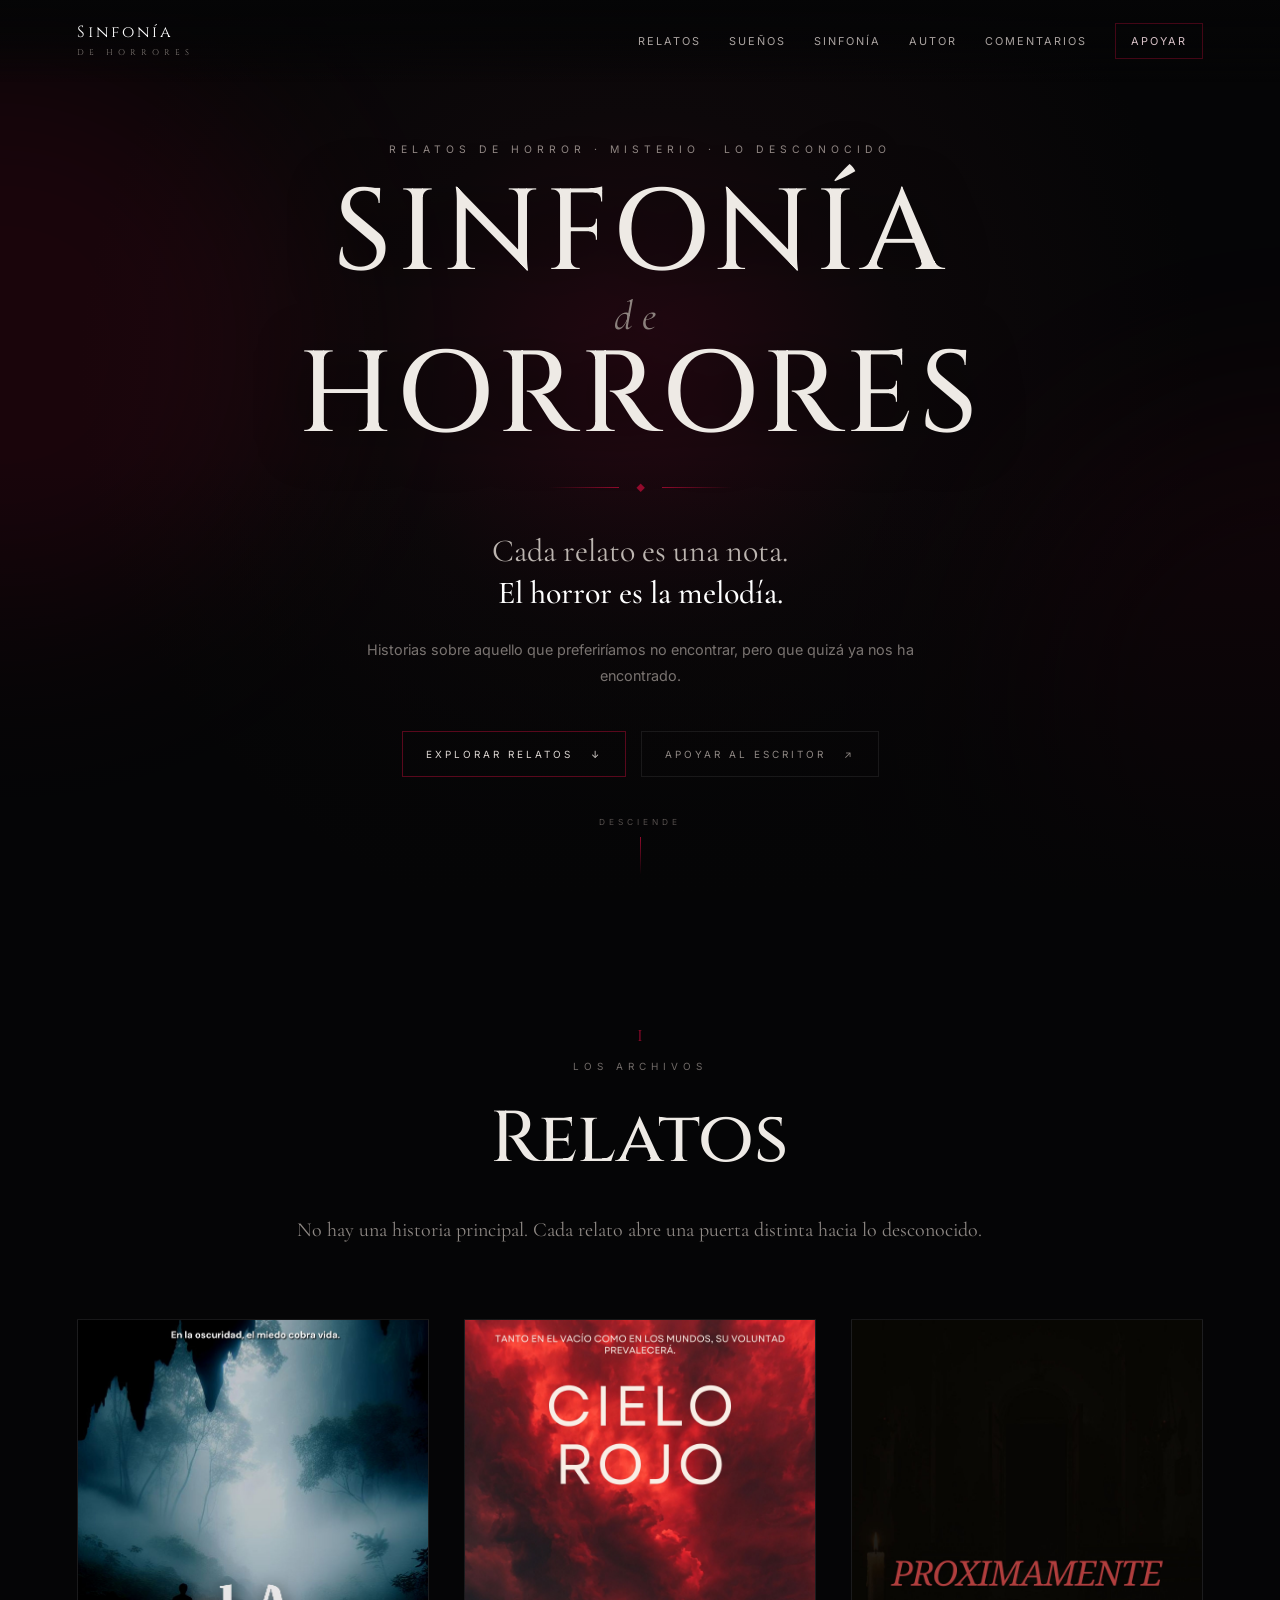
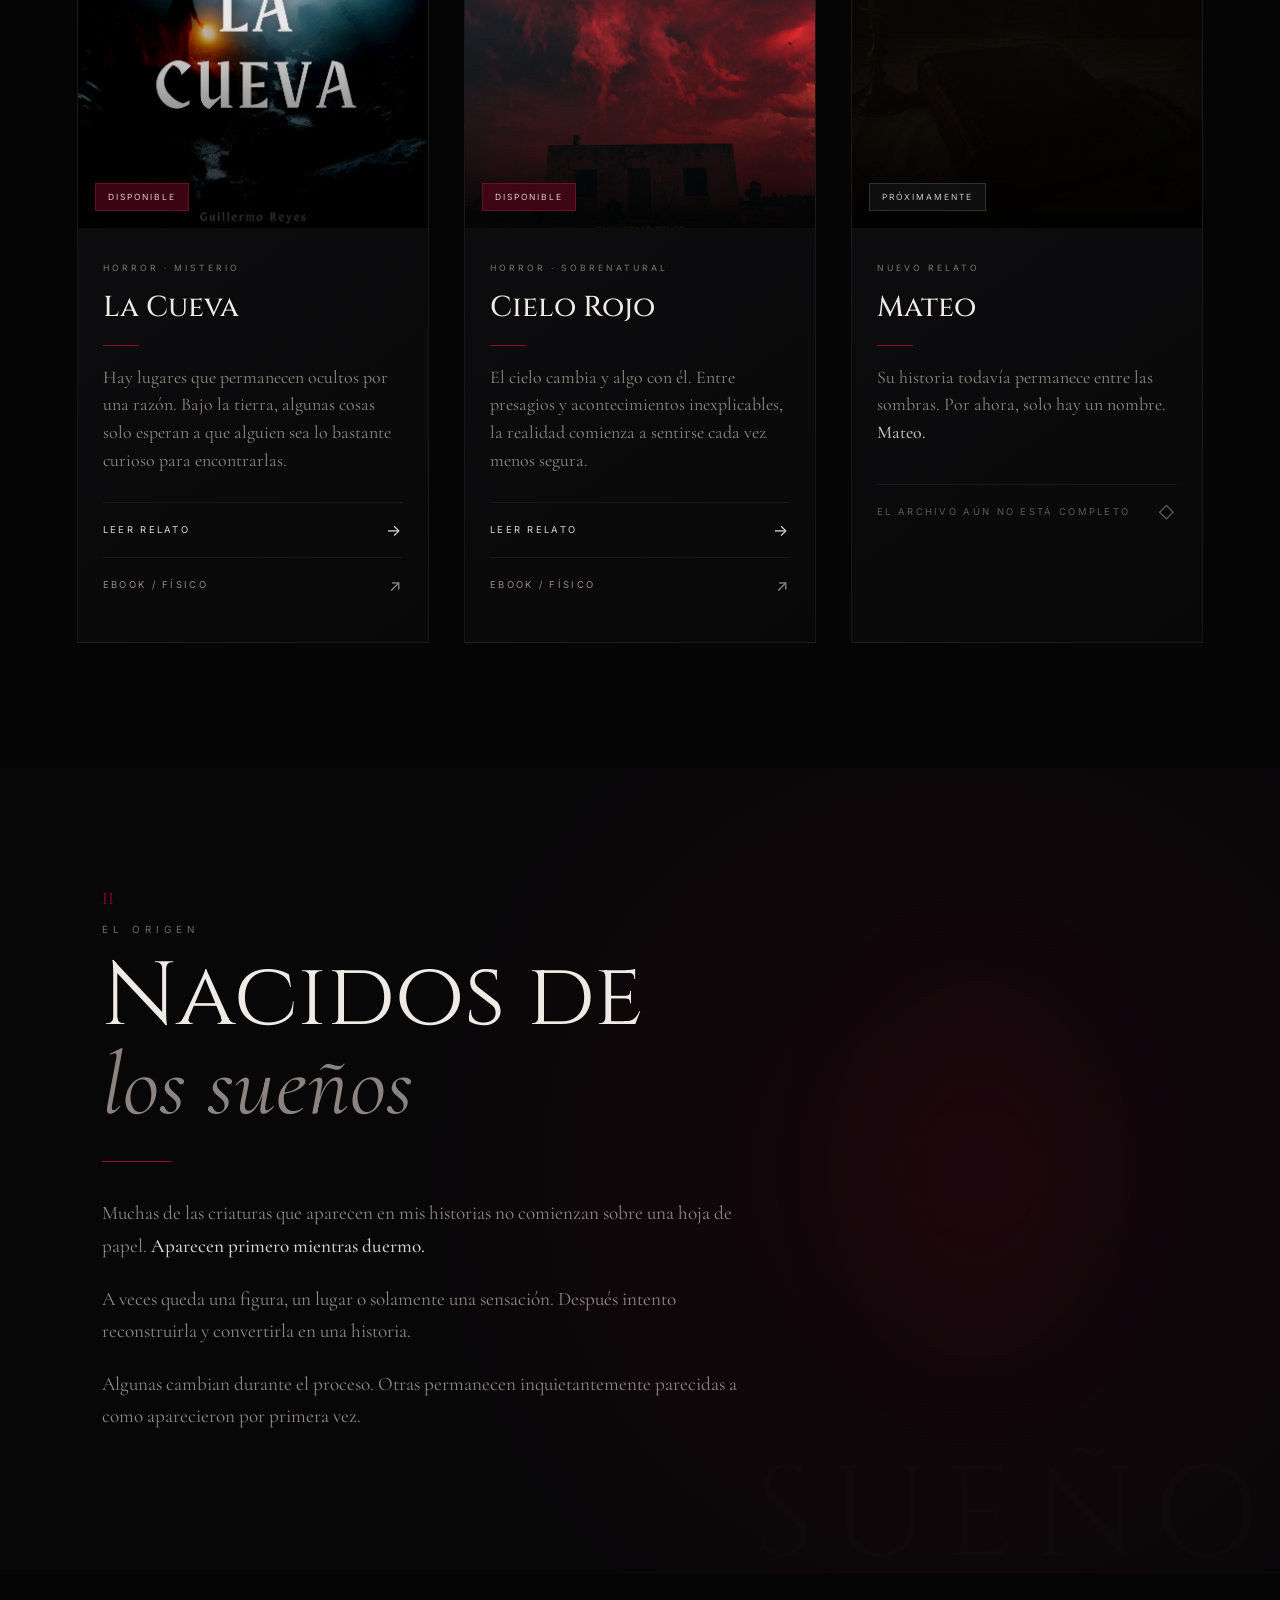
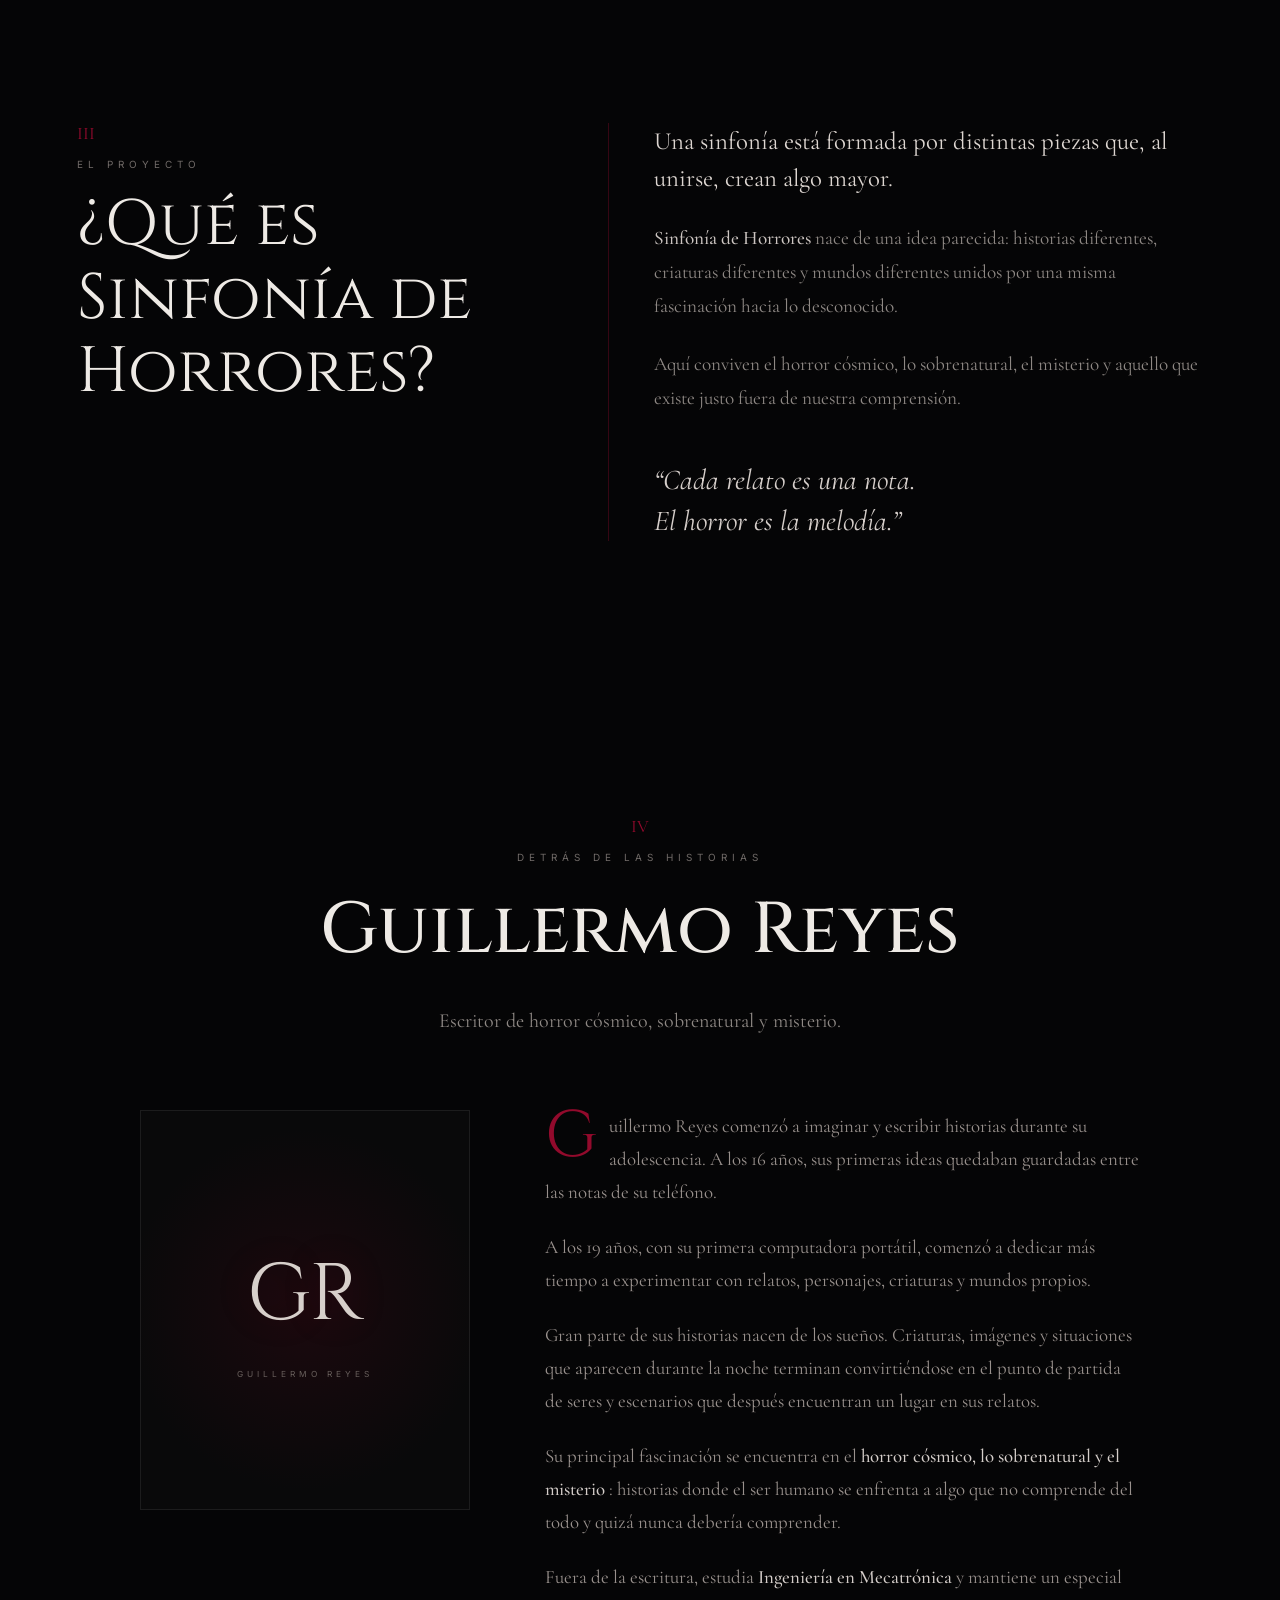
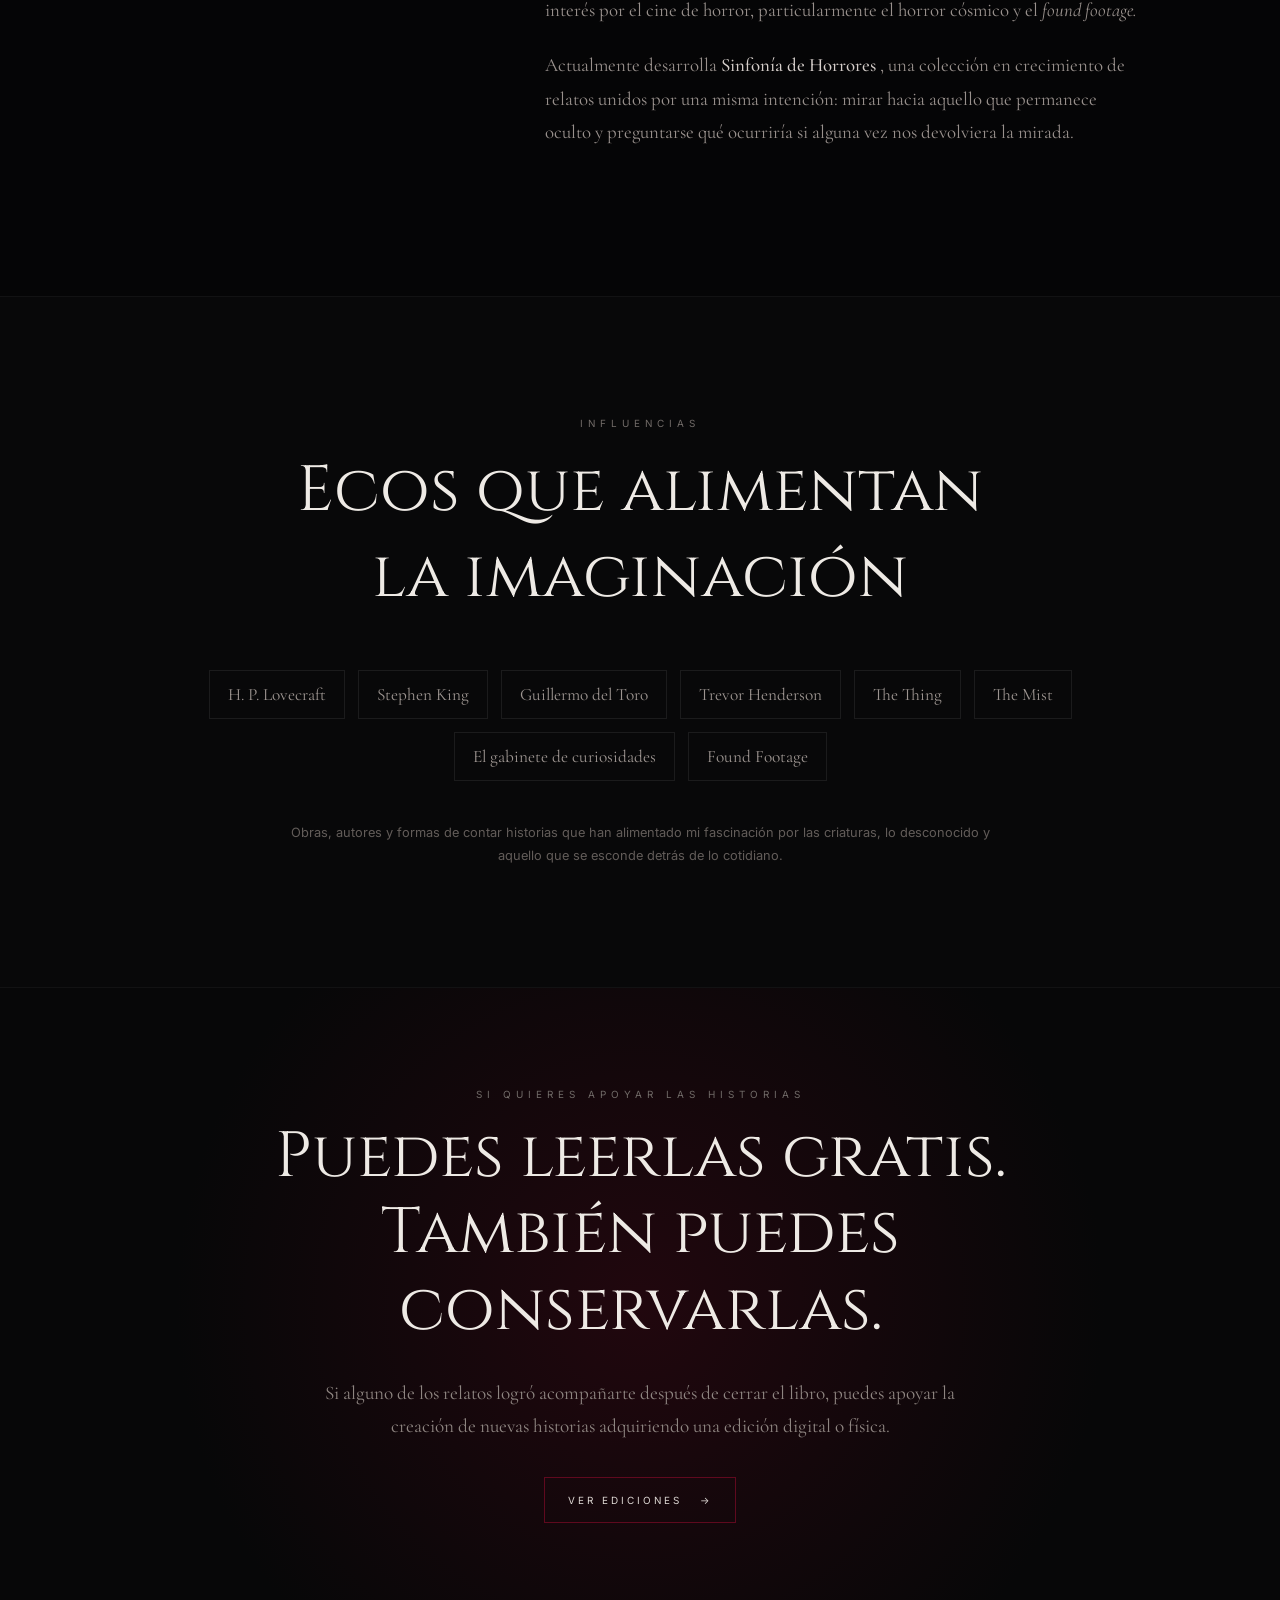
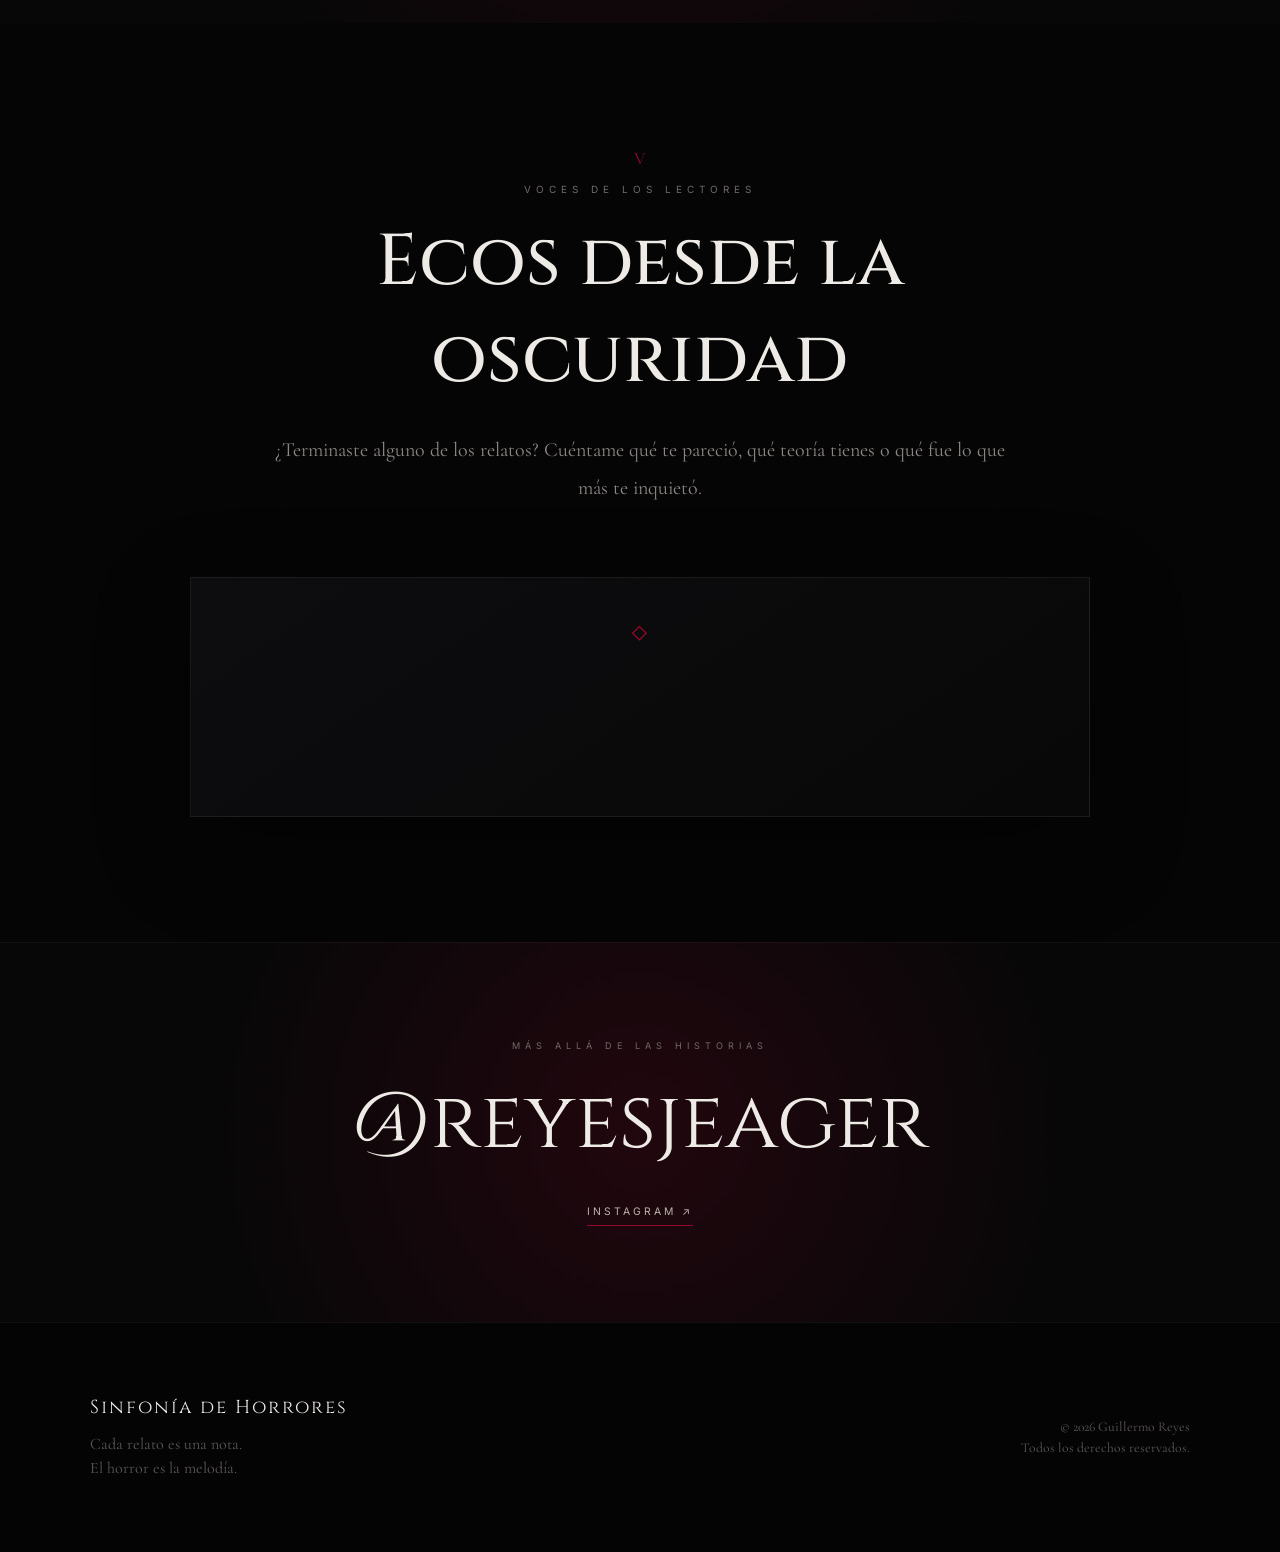
==== commit d1e718b1: "Refactor HTML comments and improve text clarity" ====
--- a/index.html
+++ b/index.html
@@ -34,9 +34,9 @@
          id="cursorLuz"></div>
 
 
-    <!-- ===================================== -->
+    <!-- ============================= -->
     <!-- NAVEGACIÓN -->
-    <!-- ===================================== -->
+    <!-- ============================= -->
 
     <header class="navbar">
 
@@ -44,7 +44,10 @@
            class="logo">
 
             <span>Sinfonía</span>
-            <small>DE HORRORES</small>
+
+            <small>
+                DE HORRORES
+            </small>
 
         </a>
 
@@ -90,15 +93,16 @@
     </header>
 
 
-    <!-- ===================================== -->
-    <!-- HERO -->
-    <!-- ===================================== -->
+    <!-- ============================= -->
+    <!-- PORTADA PRINCIPAL -->
+    <!-- ============================= -->
 
     <section class="hero"
              id="inicio">
 
         <div class="halo halo-1"></div>
         <div class="halo halo-2"></div>
+
 
         <div class="hero-contenido">
 
@@ -150,8 +154,8 @@
 
             <p class="intro">
 
-                Historias sobre aquello que preferiríamos
-                no encontrar, pero que quizá ya nos ha encontrado.
+                Historias sobre aquello que preferiríamos no encontrar,
+                pero que quizá ya nos ha encontrado.
 
             </p>
 
@@ -193,11 +197,12 @@
     </section>
 
 
-    <!-- ===================================== -->
-    <!-- RELATOS -->
-    <!-- ===================================== -->
-
     <main>
+
+
+        <!-- ============================= -->
+        <!-- RELATOS -->
+        <!-- ============================= -->
 
         <section class="seccion relatos"
                  id="relatos">
@@ -236,7 +241,7 @@
 
                         <img
                             src="La Cueva.jpg"
-                            alt="Portada de La Cueva"
+                            alt="Portada del relato La Cueva"
                             class="portada">
 
                         <div class="portada-oscuridad"></div>
@@ -261,23 +266,21 @@
                         <div class="separador"></div>
 
                         <p>
-                            Hay lugares que permanecen ocultos
-                            por una razón. Bajo la tierra,
-                            algunas cosas solo esperan a que
-                            alguien sea lo bastante curioso
-                            para encontrarlas.
+                            Hay lugares que permanecen ocultos por una razón.
+                            Bajo la tierra, algunas cosas solo esperan a que
+                            alguien sea lo bastante curioso para encontrarlas.
                         </p>
 
 
                         <div class="acciones-relato">
 
                             <a
-                                href="https://drive.google.com/file/d/1VokVgWm0xay0eOD5CvAB5kCrFrSRfL5q/view?usp=sharing"
+                                href="https://online.fliphtml5.com/orgcw/La-Cueva---Guillermo-Reyes/"
                                 target="_blank"
                                 rel="noopener noreferrer"
                                 class="leer">
 
-                                LEER GRATIS
+                                LEER RELATO
                                 <span>→</span>
 
                             </a>
@@ -307,7 +310,7 @@
 
                         <img
                             src="Cielo Rojo.jpg"
-                            alt="Portada de Cielo Rojo"
+                            alt="Portada del relato Cielo Rojo"
                             class="portada">
 
                         <div class="portada-oscuridad"></div>
@@ -333,21 +336,20 @@
 
                         <p>
                             El cielo cambia y algo con él.
-                            Entre presagios y acontecimientos
-                            inexplicables, la realidad comienza
-                            a sentirse cada vez menos segura.
+                            Entre presagios y acontecimientos inexplicables,
+                            la realidad comienza a sentirse cada vez menos segura.
                         </p>
 
 
                         <div class="acciones-relato">
 
                             <a
-                                href="https://drive.google.com/file/d/1f47Pul1nYo5RWTAZda07K18I9W4pE-Rw/view?usp=sharing"
+                                href="https://online.fliphtml5.com/orgcw/Cielo-Rojo---Guillermo-Reyes/"
                                 target="_blank"
                                 rel="noopener noreferrer"
                                 class="leer">
 
-                                LEER GRATIS
+                                LEER RELATO
                                 <span>→</span>
 
                             </a>
@@ -377,7 +379,7 @@
 
                         <img
                             src="Mateo.jpg"
-                            alt="Portada de Mateo"
+                            alt="Portada del próximo relato Mateo"
                             class="portada">
 
                         <div class="portada-oscuridad"></div>
@@ -402,9 +404,7 @@
                         <div class="separador"></div>
 
                         <p>
-                            Su historia todavía permanece
-                            entre las sombras.
-
+                            Su historia todavía permanece entre las sombras.
                             Por ahora, solo hay un nombre.
 
                             <strong>
@@ -432,9 +432,9 @@
         </section>
 
 
-        <!-- ===================================== -->
-        <!-- NACIDOS DE LOS SUEÑOS -->
-        <!-- ===================================== -->
+        <!-- ============================= -->
+        <!-- SUEÑOS -->
+        <!-- ============================= -->
 
         <section class="suenos"
                  id="suenos">
@@ -470,9 +470,8 @@
 
 
                 <p>
-                    Muchas de las criaturas que aparecen
-                    en mis historias no comienzan sobre
-                    una hoja de papel.
+                    Muchas de las criaturas que aparecen en mis historias
+                    no comienzan sobre una hoja de papel.
 
                     <strong>
                         Aparecen primero mientras duermo.
@@ -481,9 +480,8 @@
 
 
                 <p>
-                    A veces queda una figura,
-                    un lugar o solamente una sensación.
-
+                    A veces queda una figura, un lugar
+                    o solamente una sensación.
                     Después intento reconstruirla
                     y convertirla en una historia.
                 </p>
@@ -491,10 +489,8 @@
 
                 <p>
                     Algunas cambian durante el proceso.
-
-                    Otras permanecen inquietantemente
-                    parecidas a como aparecieron
-                    por primera vez.
+                    Otras permanecen inquietantemente parecidas
+                    a como aparecieron por primera vez.
                 </p>
 
             </div>
@@ -507,9 +503,9 @@
         </section>
 
 
-        <!-- ===================================== -->
-        <!-- SOBRE SINFONÍA -->
-        <!-- ===================================== -->
+        <!-- ============================= -->
+        <!-- SINFONÍA -->
+        <!-- ============================= -->
 
         <section class="seccion sinfonia"
                  id="sinfonia">
@@ -527,6 +523,7 @@
                         EL PROYECTO
                     </p>
 
+
                     <h2>
 
                         ¿Qué es
@@ -548,9 +545,8 @@
 
                     <p class="destacado">
 
-                        Una sinfonía está formada
-                        por distintas piezas que,
-                        al unirse, crean algo mayor.
+                        Una sinfonía está formada por distintas piezas
+                        que, al unirse, crean algo mayor.
 
                     </p>
 
@@ -562,9 +558,8 @@
                         </strong>
 
                         nace de una idea parecida:
-                        historias diferentes,
-                        criaturas diferentes y mundos
-                        diferentes unidos por una misma
+                        historias diferentes, criaturas diferentes
+                        y mundos diferentes unidos por una misma
                         fascinación hacia lo desconocido.
 
                     </p>
@@ -595,9 +590,9 @@
         </section>
 
 
-        <!-- ===================================== -->
+        <!-- ============================= -->
         <!-- AUTOR -->
-        <!-- ===================================== -->
+        <!-- ============================= -->
 
         <section class="seccion autor"
                  id="autor">
@@ -643,43 +638,39 @@
                 <div class="biografia">
 
                     <p>
-                        Guillermo Reyes comenzó a imaginar
-                        y escribir historias durante su adolescencia.
-                        A los 16 años, sus primeras ideas
-                        quedaban guardadas entre las notas
-                        de su teléfono.
+                        Guillermo Reyes comenzó a imaginar y escribir historias
+                        durante su adolescencia. A los 16 años,
+                        sus primeras ideas quedaban guardadas
+                        entre las notas de su teléfono.
                     </p>
 
 
                     <p>
-                        A los 19 años, con su primera computadora
-                        portátil, comenzó a dedicar más tiempo
-                        a experimentar con relatos, personajes,
-                        criaturas y mundos propios.
+                        A los 19 años, con su primera computadora portátil,
+                        comenzó a dedicar más tiempo a experimentar
+                        con relatos, personajes, criaturas y mundos propios.
                     </p>
 
 
                     <p>
                         Gran parte de sus historias nacen de los sueños.
-                        Criaturas, imágenes y situaciones que aparecen
-                        durante la noche terminan convirtiéndose
-                        en el punto de partida de seres y escenarios
-                        que después encuentran un lugar en sus relatos.
+                        Criaturas, imágenes y situaciones que aparecen durante
+                        la noche terminan convirtiéndose en el punto de partida
+                        de seres y escenarios que después encuentran
+                        un lugar en sus relatos.
                     </p>
 
 
                     <p>
-                        Su principal fascinación se encuentra
-                        en el
+                        Su principal fascinación se encuentra en el
 
                         <strong>
-                            horror cósmico, lo sobrenatural
-                            y el misterio
+                            horror cósmico, lo sobrenatural y el misterio
                         </strong>:
 
-                        historias donde el ser humano
-                        se enfrenta a algo que no comprende
-                        del todo y quizá nunca debería comprender.
+                        historias donde el ser humano se enfrenta
+                        a algo que no comprende del todo
+                        y quizá nunca debería comprender.
                     </p>
 
 
@@ -690,8 +681,7 @@
                             Ingeniería en Mecatrónica
                         </strong>
 
-                        y mantiene un especial interés
-                        por el cine de horror,
+                        y mantiene un especial interés por el cine de horror,
                         particularmente el horror cósmico
                         y el
 
@@ -708,8 +698,8 @@
                             Sinfonía de Horrores
                         </strong>,
 
-                        una colección en crecimiento
-                        de relatos unidos por una misma intención:
+                        una colección en crecimiento de relatos
+                        unidos por una misma intención:
                         mirar hacia aquello que permanece oculto
                         y preguntarse qué ocurriría
                         si alguna vez nos devolviera la mirada.
@@ -722,9 +712,9 @@
         </section>
 
 
-        <!-- ===================================== -->
+        <!-- ============================= -->
         <!-- INFLUENCIAS -->
-        <!-- ===================================== -->
+        <!-- ============================= -->
 
         <section class="influencias">
 
@@ -737,7 +727,9 @@
 
                 <h2>
                     Ecos que alimentan
+
                     <br>
+
                     la imaginación
                 </h2>
 
@@ -784,8 +776,7 @@
                     Obras, autores y formas de contar historias
                     que han alimentado mi fascinación
                     por las criaturas, lo desconocido
-                    y aquello que se esconde
-                    detrás de lo cotidiano.
+                    y aquello que se esconde detrás de lo cotidiano.
 
                 </p>
 
@@ -794,9 +785,9 @@
         </section>
 
 
-        <!-- ===================================== -->
-        <!-- APOYAR -->
-        <!-- ===================================== -->
+        <!-- ============================= -->
+        <!-- APOYO -->
+        <!-- ============================= -->
 
         <section class="apoyo-banner">
 
@@ -808,9 +799,13 @@
 
 
                 <h2>
+
                     Puedes leerlas gratis.
+
                     <br>
+
                     También puedes conservarlas.
+
                 </h2>
 
 
@@ -818,7 +813,7 @@
                     Si alguno de los relatos logró acompañarte
                     después de cerrar el libro,
                     puedes apoyar la creación de nuevas historias
-                    adquiriendo la edición digital o física.
+                    adquiriendo una edición digital o física.
                 </p>
 
 
@@ -835,9 +830,9 @@
         </section>
 
 
-        <!-- ===================================== -->
+        <!-- ============================= -->
         <!-- COMENTARIOS -->
-        <!-- ===================================== -->
+        <!-- ============================= -->
 
         <section class="seccion comentarios"
                  id="comentarios">
@@ -901,9 +896,9 @@
         </section>
 
 
-        <!-- ===================================== -->
+        <!-- ============================= -->
         <!-- INSTAGRAM -->
-        <!-- ===================================== -->
+        <!-- ============================= -->
 
         <section class="instagram">
 
@@ -932,9 +927,9 @@
     </main>
 
 
-    <!-- ===================================== -->
+    <!-- ============================= -->
     <!-- FOOTER -->
-    <!-- ===================================== -->
+    <!-- ============================= -->
 
     <footer>
 
@@ -946,7 +941,9 @@
 
             <p>
                 Cada relato es una nota.
+
                 <br>
+
                 El horror es la melodía.
             </p>
 
--- a/style.css
+++ b/style.css
@@ -1,4 +1,5 @@
 :root {
+
     --negro: #050506;
     --negro2: #09090b;
     --negro3: #101013;
@@ -11,11 +12,12 @@
     --rojo2: #c31540;
     --rojoOscuro: #3b0713;
 
-    --borde: rgba(255, 255, 255, 0.08);
+    --borde: rgba(255,255,255,.08);
 
     --cinzel: "Cinzel", serif;
     --texto: "Inter", sans-serif;
     --literaria: "Cormorant Garamond", serif;
+
 }
 
 
@@ -24,51 +26,84 @@
 /* ======================================== */
 
 * {
+
     margin: 0;
     padding: 0;
+
     box-sizing: border-box;
-}
+
+}
+
 
 html {
+
     scroll-behavior: smooth;
-}
+
+}
+
 
 body {
+
     background: var(--negro);
+
     color: var(--blanco);
+
     font-family: var(--texto);
+
     overflow-x: hidden;
-}
+
+}
+
 
 body::before {
+
     content: "";
+
     position: fixed;
+
     inset: 0;
 
+    pointer-events: none;
+
+    z-index: 9999;
+
+    opacity: .16;
+
     background:
+
         repeating-radial-gradient(
+
             circle at 0 0,
+
             transparent 0,
+
             rgba(255,255,255,.012) 1px,
+
             transparent 2px
-        );
-
-    opacity: .18;
-    pointer-events: none;
-    z-index: 9999;
-}
+
+        );
+
+}
+
 
 ::selection {
+
     background: var(--rojo);
+
     color: white;
-}
-
-
-/* ======================================== */
-/* CURSOR LUZ */
-/* ======================================== */
+
+}
+
+
+strong {
+
+    font-weight: 500;
+
+}
+
 
 .cursor-luz {
+
     position: fixed;
 
     width: 450px;
@@ -77,102 +112,175 @@
     border-radius: 50%;
 
     background:
+
         radial-gradient(
+
             circle,
-            rgba(146,10,44,.08),
+
+            rgba(146,10,44,.075),
+
             transparent 65%
-        );
-
-    transform: translate(-50%, -50%);
+
+        );
+
+    transform:
+        translate(-50%,-50%);
 
     pointer-events: none;
 
     z-index: 0;
 
-    transition:
-        left .08s linear,
-        top .08s linear;
-}
-
-
-/* ======================================== */
-/* NAV */
+}
+
+
+/* ======================================== */
+/* NAVBAR */
 /* ======================================== */
 
 .navbar {
+
+    width: 100%;
     height: 82px;
 
+    padding: 0 6%;
+
     display: flex;
+
     justify-content: space-between;
     align-items: center;
 
-    padding: 0 6%;
-
     position: fixed;
+
     top: 0;
     left: 0;
 
-    width: 100%;
+    z-index: 1000;
 
     background:
+
         linear-gradient(
+
             to bottom,
-            rgba(5,5,6,.94),
-            rgba(5,5,6,.7),
+
+            rgba(5,5,6,.96),
+
+            rgba(5,5,6,.72),
+
             transparent
-        );
-
-    z-index: 1000;
-}
+
+        );
+
+}
+
 
 .logo {
+
     color: white;
+
     text-decoration: none;
 
     font-family: var(--cinzel);
 
     display: flex;
+
     flex-direction: column;
 
     line-height: .95;
-}
+
+}
+
 
 .logo span {
+
     font-size: 1rem;
+
     letter-spacing: 3px;
-}
+
+}
+
 
 .logo small {
+
     color: #827b77;
 
-    font-size: .55rem;
+    font-size: .52rem;
 
     letter-spacing: 5px;
 
-    margin-top: 7px;
-}
+    margin-top: 8px;
+
+}
+
 
 .navbar nav {
+
     display: flex;
-    gap: 32px;
-}
+
+    align-items: center;
+
+    gap: 28px;
+
+}
+
 
 .navbar nav a {
+
     color: #aaa3a0;
 
     text-decoration: none;
 
-    font-size: .73rem;
+    font-size: .68rem;
 
     letter-spacing: 2px;
 
     text-transform: uppercase;
 
     transition: .3s;
-}
+
+}
+
 
 .navbar nav a:hover {
+
     color: white;
+
+}
+
+
+.navbar .nav-apoyar {
+
+    color: #d7c1c7;
+
+    border:
+
+        1px solid rgba(146,10,44,.45);
+
+    padding: 10px 15px;
+
+}
+
+
+.navbar .nav-apoyar:hover {
+
+    background: var(--rojo);
+
+}
+
+
+.menu-movil {
+
+    display: none;
+
+    border: 0;
+
+    background: transparent;
+
+    color: white;
+
+    font-size: 1.6rem;
+
+    cursor: pointer;
+
 }
 
 
@@ -181,64 +289,69 @@
 /* ======================================== */
 
 .hero {
+
     min-height: 100vh;
 
     display: flex;
+
     justify-content: center;
     align-items: center;
 
+    position: relative;
+
+    overflow: hidden;
+
     text-align: center;
 
-    position: relative;
-
-    overflow: hidden;
-
-    padding: 120px 25px;
+    padding:
+
+        120px 25px
+        100px;
 
     background:
+
         radial-gradient(
+
             circle at 50% 42%,
+
             #250812 0%,
+
             #0d080a 32%,
+
             #050506 68%
-        );
-}
+
+        );
+
+}
+
 
 .hero::after {
+
     content: "";
 
     position: absolute;
 
     inset: 0;
 
+    pointer-events: none;
+
     background:
+
         linear-gradient(
+
             to bottom,
-            rgba(0,0,0,.05),
-            rgba(0,0,0,.15),
+
+            transparent 50%,
+
             #050506
-        );
-
-    pointer-events: none;
-}
-
-.hero-ruido {
-    position: absolute;
-
-    inset: 0;
-
-    opacity: .16;
-
-    background-image:
-        repeating-linear-gradient(
-            0deg,
-            transparent,
-            transparent 2px,
-            rgba(255,255,255,.018) 3px
-        );
-}
+
+        );
+
+}
+
 
 .halo {
+
     position: absolute;
 
     width: 600px;
@@ -248,80 +361,128 @@
 
     filter: blur(90px);
 
-    opacity: .16;
-
-    animation: respirar 9s infinite alternate ease-in-out;
-}
+    opacity: .15;
+
+    animation:
+
+        respirar
+        9s
+        infinite
+        alternate
+        ease-in-out;
+
+}
+
 
 .halo-1 {
-    background: #920a2c;
 
     left: -300px;
     top: 5%;
-}
+
+    background: #920a2c;
+
+}
+
 
 .halo-2 {
-    background: #59051c;
 
     right: -320px;
     bottom: -100px;
 
+    background: #59051c;
+
     animation-delay: 2s;
-}
+
+}
+
 
 @keyframes respirar {
 
     from {
+
         transform: scale(.8);
-        opacity: .09;
-    }
+
+        opacity: .08;
+
+    }
+
 
     to {
+
         transform: scale(1.2);
+
         opacity: .20;
-    }
-
-}
+
+    }
+
+}
+
 
 .hero-contenido {
+
+    max-width: 950px;
+
     position: relative;
 
-    max-width: 950px;
-
     z-index: 5;
 
-    animation: entradaHero 1.3s ease both;
-}
+    animation:
+        entradaHero
+        1.2s
+        ease
+        both;
+
+}
+
 
 @keyframes entradaHero {
 
     from {
+
         opacity: 0;
-        transform: translateY(25px);
-    }
+
+        transform:
+            translateY(25px);
+
+    }
+
 
     to {
+
         opacity: 1;
-        transform: translateY(0);
-    }
-
-}
+
+        transform:
+            translateY(0);
+
+    }
+
+}
+
 
 .sobrelinea {
+
+    color: #928885;
+
     font-size: .65rem;
 
-    color: #928885;
-
     letter-spacing: 5px;
 
     margin-bottom: 32px;
-}
+
+}
+
 
 .hero h1 {
+
     font-family: var(--cinzel);
 
     font-size:
-        clamp(3.7rem, 9vw, 8.8rem);
+
+        clamp(
+            3.7rem,
+            9vw,
+            8.8rem
+        );
 
     font-weight: 500;
 
@@ -332,285 +493,462 @@
     letter-spacing: 5px;
 
     text-shadow:
-        0 5px 50px rgba(0,0,0,.8);
-}
+
+        0 5px 50px
+        rgba(0,0,0,.8);
+
+}
+
 
 .hero h1 span {
+
     display: block;
-}
+
+}
+
 
 .hero h1 .de {
+
     font-family: var(--literaria);
 
+    font-size: .36em;
+
+    font-style: italic;
+
+    font-weight: 400;
+
     text-transform: lowercase;
 
-    font-size: .36em;
-
-    font-style: italic;
-
-    font-weight: 400;
-
     letter-spacing: 10px;
 
     color: #8f8581;
 
     margin: 17px 0;
-}
+
+}
+
 
 .ornamento {
+
     margin: 37px auto;
 
     display: flex;
+
     align-items: center;
+
     justify-content: center;
 
     gap: 17px;
-}
+
+}
+
 
 .ornamento span {
+
     width: 70px;
     height: 1px;
 
     background:
+
         linear-gradient(
+
             90deg,
+
             transparent,
+
             #920a2c
-        );
-}
+
+        );
+
+}
+
 
 .ornamento span:last-child {
+
     background:
+
         linear-gradient(
+
             90deg,
+
             #920a2c,
+
             transparent
-        );
-}
+
+        );
+
+}
+
 
 .ornamento b {
+
     color: #920a2c;
 
     font-size: .55rem;
-}
+
+}
+
 
 .lema {
+
     font-family: var(--literaria);
 
-    font-size: clamp(1.5rem, 2.5vw, 2rem);
+    font-size:
+
+        clamp(
+            1.5rem,
+            2.5vw,
+            2rem
+        );
 
     line-height: 1.3;
 
     color: #bcb5b0;
-}
+
+}
+
 
 .lema strong {
+
     color: white;
 
+}
+
+
+.intro {
+
+    max-width: 630px;
+
+    margin:
+
+        24px auto
+        0;
+
+    color: #797370;
+
+    line-height: 1.8;
+
+    font-size: .9rem;
+
+}
+
+
+.hero-botones {
+
+    display: flex;
+
+    justify-content: center;
+
+    flex-wrap: wrap;
+
+    gap: 15px;
+
+    margin-top: 42px;
+
+}
+
+
+.boton-principal,
+.boton-secundario {
+
+    display: inline-flex;
+
+    align-items: center;
+
+    gap: 18px;
+
+    padding: 16px 23px;
+
+    text-decoration: none;
+
+    letter-spacing: 3px;
+
+    font-size: .62rem;
+
+    transition: .35s;
+
+}
+
+
+.boton-principal {
+
+    color: #ddd7d3;
+
+    border:
+
+        1px solid
+        rgba(146,10,44,.6);
+
+}
+
+
+.boton-principal:hover {
+
+    background: #920a2c;
+
+    color: white;
+
+    box-shadow:
+
+        0 10px 50px
+        rgba(146,10,44,.28);
+
+}
+
+
+.boton-secundario {
+
+    color: #8f8884;
+
+    border:
+
+        1px solid
+        rgba(255,255,255,.08);
+
+}
+
+
+.boton-secundario:hover {
+
+    color: white;
+
+    border-color:
+
+        rgba(255,255,255,.22);
+
+}
+
+
+.scroll-indicador {
+
+    position: absolute;
+
+    bottom: 25px;
+
+    z-index: 7;
+
+    display: flex;
+
+    flex-direction: column;
+
+    align-items: center;
+
+    gap: 10px;
+
+}
+
+
+.scroll-indicador span {
+
+    color: #554f4d;
+
+    font-size: .52rem;
+
+    letter-spacing: 4px;
+
+}
+
+
+.scroll-indicador div {
+
+    height: 38px;
+
+    width: 1px;
+
+    background:
+
+        linear-gradient(
+
+            #920a2c,
+
+            transparent
+
+        );
+
+}
+
+
+/* ======================================== */
+/* SECCIONES */
+/* ======================================== */
+
+.seccion {
+
+    width: 88%;
+
+    max-width: 1250px;
+
+    margin: auto;
+
+    padding:
+
+        125px
+        0;
+
+}
+
+
+.encabezado-seccion {
+
+    text-align: center;
+
+    max-width: 750px;
+
+    margin:
+
+        0 auto
+        70px;
+
+}
+
+
+.numero {
+
+    display: block;
+
+    color: #920a2c;
+
+    font-family: var(--literaria);
+
+    font-size: 1.1rem;
+
+    margin-bottom: 14px;
+
+}
+
+
+.mini-titulo {
+
+    color: #716b68;
+
+    letter-spacing: 5px;
+
+    font-size: .62rem;
+
+    margin-bottom: 19px;
+
+}
+
+
+.encabezado-seccion h2 {
+
+    font-family: var(--cinzel);
+
     font-weight: 500;
-}
-
-.intro {
-    max-width: 630px;
-
-    margin: 24px auto 0;
-
-    color: #797370;
-
-    line-height: 1.8;
-
-    font-size: .9rem;
-}
-
-.boton-principal {
-    display: inline-flex;
-
-    align-items: center;
-
-    gap: 20px;
-
-    margin-top: 42px;
-
-    padding: 16px 25px;
-
-    border: 1px solid rgba(146,10,44,.6);
-
-    color: #ddd7d3;
-
-    text-decoration: none;
-
-    letter-spacing: 3px;
-
-    font-size: .66rem;
-
-    transition: .35s;
-}
-
-.boton-principal:hover {
-    background: #920a2c;
-
-    color: white;
-
-    box-shadow:
-        0 10px 50px rgba(146,10,44,.28);
-}
-
-.scroll-indicador {
-    position: absolute;
-
-    bottom: 25px;
-
-    z-index: 7;
-
-    display: flex;
-    flex-direction: column;
-
-    align-items: center;
-
-    gap: 10px;
-}
-
-.scroll-indicador span {
-    color: #554f4d;
-
-    font-size: .52rem;
-
-    letter-spacing: 4px;
-}
-
-.scroll-indicador div {
-    height: 38px;
-    width: 1px;
+
+    font-size:
+
+        clamp(
+            2.5rem,
+            6vw,
+            4.5rem
+        );
+
+    margin-bottom: 23px;
+
+}
+
+
+.encabezado-seccion > p:last-child {
+
+    color: #8e8884;
+
+    line-height: 1.9;
+
+    font-family: var(--literaria);
+
+    font-size: 1.25rem;
+
+}
+
+
+/* ======================================== */
+/* LIBROS */
+/* ======================================== */
+
+.grid-relatos {
+
+    display: grid;
+
+    grid-template-columns:
+
+        repeat(
+            3,
+            1fr
+        );
+
+    gap: 35px;
+
+}
+
+
+.libro {
+
+    position: relative;
+
+    overflow: hidden;
 
     background:
+
         linear-gradient(
-            #920a2c,
-            transparent
-        );
-}
-
-
-/* ======================================== */
-/* SECCIONES */
-/* ======================================== */
-
-.seccion {
-    width: 88%;
-
-    max-width: 1250px;
-
-    margin: auto;
-
-    padding: 125px 0;
-}
-
-.encabezado-seccion {
-    text-align: center;
-
-    max-width: 750px;
-
-    margin: 0 auto 70px;
-}
-
-.numero {
-    display: block;
-
-    color: #920a2c;
-
-    font-family: var(--literaria);
-
-    font-size: 1.1rem;
-
-    margin-bottom: 14px;
-}
-
-.mini-titulo {
-    color: #716b68;
-
-    letter-spacing: 5px;
-
-    font-size: .62rem;
-
-    margin-bottom: 19px;
-}
-
-.encabezado-seccion h2 {
-    font-family: var(--cinzel);
-
-    font-weight: 500;
-
-    font-size:
-        clamp(2.5rem, 6vw, 4.5rem);
-
-    margin-bottom: 23px;
-}
-
-.encabezado-seccion > p:last-child {
-    color: #8e8884;
-
-    line-height: 1.9;
-
-    font-family: var(--literaria);
-
-    font-size: 1.25rem;
-}
-
-
-/* ======================================== */
-/* LIBROS */
-/* ======================================== */
-
-.grid-relatos {
-    display: grid;
-
-    grid-template-columns:
-        repeat(3, 1fr);
-
-    gap: 35px;
-}
-
-.libro {
-    background:
-        linear-gradient(
+
             145deg,
+
             #101012,
+
             #080809
+
         );
 
     border:
-        1px solid rgba(255,255,255,.06);
+
+        1px solid
+        rgba(255,255,255,.06);
 
     transition:
+
         transform .45s,
         border .45s,
         box-shadow .45s;
 
+}
+
+
+.libro:hover {
+
+    transform:
+
+        translateY(-12px);
+
+    border-color:
+
+        rgba(146,10,44,.45);
+
+    box-shadow:
+
+        0 30px 80px
+        rgba(0,0,0,.65);
+
+}
+
+
+.portada-contenedor {
+
+    position: relative;
+
     overflow: hidden;
 
-    position: relative;
-}
-
-.libro:hover {
-    transform: translateY(-12px);
-
-    border-color:
-        rgba(146,10,44,.45);
-
-    box-shadow:
-        0 30px 80px rgba(0,0,0,.65);
-}
-
-.portada-contenedor {
-    position: relative;
-
-    overflow: hidden;
-
-    aspect-ratio: 2 / 2.9;
+    aspect-ratio:
+
+        2 / 2.9;
 
     background: #080808;
-}
+
+}
+
 
 .portada {
+
     width: 100%;
     height: 100%;
 
@@ -619,30 +957,49 @@
     display: block;
 
     transition:
+
         transform .7s ease,
         filter .7s ease;
-}
+
+}
+
 
 .libro:hover .portada {
-    transform: scale(1.045);
-
-    filter: contrast(1.08);
-}
+
+    transform:
+
+        scale(1.045);
+
+    filter:
+
+        contrast(1.08);
+
+}
+
 
 .portada-oscuridad {
+
     position: absolute;
 
     inset: 0;
 
     background:
+
         linear-gradient(
+
             to bottom,
+
             transparent 60%,
+
             rgba(0,0,0,.85)
-        );
-}
+
+        );
+
+}
+
 
 .estado {
+
     position: absolute;
 
     left: 17px;
@@ -650,48 +1007,75 @@
 
     z-index: 3;
 
-    padding: 8px 12px;
-
-    backdrop-filter: blur(10px);
+    padding:
+        8px
+        12px;
+
+    backdrop-filter:
+        blur(10px);
 
     font-size: .53rem;
 
     letter-spacing: 2px;
-}
+
+}
+
 
 .disponible {
+
     color: #e0cbd0;
 
     background:
+
         rgba(90,7,28,.65);
 
     border:
-        1px solid rgba(180,25,65,.4);
-}
+
+        1px solid
+        rgba(180,25,65,.4);
+
+}
+
 
 .proximamente {
+
     color: #cbc7c4;
 
     background:
+
         rgba(20,20,22,.75);
 
     border:
-        1px solid rgba(255,255,255,.14);
-}
+
+        1px solid
+        rgba(255,255,255,.14);
+
+}
+
 
 .libro-contenido {
-    padding: 27px 25px 30px;
-}
+
+    padding:
+
+        27px 25px
+        30px;
+
+}
+
 
 .genero {
+
     color: #7e7773;
 
     font-size: .54rem;
 
     letter-spacing: 3px;
-}
+
+}
+
 
 .libro h3 {
+
     font-family: var(--cinzel);
 
     font-size: 1.8rem;
@@ -699,19 +1083,25 @@
     font-weight: 500;
 
     margin-top: 13px;
-}
+
+}
+
 
 .separador {
+
     width: 36px;
     height: 1px;
 
     background: #920a2c;
 
     margin: 18px 0;
-}
+
+}
+
 
 .libro p {
-    min-height: 105px;
+
+    min-height: 120px;
 
     color: #8e8884;
 
@@ -720,45 +1110,84 @@
     line-height: 1.55;
 
     font-size: 1.12rem;
-}
+
+}
+
 
 .libro p strong {
+
     color: #c5bfbb;
-}
+
+}
+
+
+.acciones-relato {
+
+    margin-top: 18px;
+
+}
+
 
 .leer {
-    margin-top: 25px;
 
     display: flex;
+
     justify-content: space-between;
+
     align-items: center;
 
     color: #ddd7d3;
 
     text-decoration: none;
 
-    font-size: .61rem;
-
-    letter-spacing: 2.5px;
+    font-size: .59rem;
+
+    letter-spacing: 2.3px;
 
     border-top:
-        1px solid rgba(255,255,255,.06);
-
-    padding-top: 19px;
-
-    transition: color .3s;
-}
+
+        1px solid
+        rgba(255,255,255,.06);
+
+    padding:
+
+        17px 0;
+
+    transition:
+
+        color .3s,
+        padding-left .3s;
+
+}
+
 
 a.leer:hover {
+
     color: #d62450;
-}
+
+    padding-left: 5px;
+
+}
+
+
+.apoyar-link {
+
+    color: #968b88;
+
+}
+
 
 .leer span {
+
     font-size: 1rem;
-}
+
+}
+
 
 .bloqueado {
+
     color: #5f5a58;
+
 }
 
 
@@ -767,26 +1196,38 @@
 /* ======================================== */
 
 .suenos {
+
     min-height: 760px;
 
     position: relative;
 
     display: flex;
+
     align-items: center;
 
     overflow: hidden;
 
-    padding: 120px 8%;
+    padding:
+
+        120px 8%;
 
     background:
+
         radial-gradient(
+
             circle at 75% 50%,
+
             #17070c,
+
             #070708 55%
-        );
-}
+
+        );
+
+}
+
 
 .suenos-fondo {
+
     position: absolute;
 
     right: 6%;
@@ -797,37 +1238,57 @@
     opacity: .35;
 
     background:
+
         radial-gradient(
+
             ellipse at center,
+
             rgba(146,10,44,.22),
+
             transparent 60%
-        );
-
-    filter: blur(35px);
-}
+
+        );
+
+    filter:
+        blur(35px);
+
+}
+
 
 .suenos-contenido {
+
     max-width: 650px;
 
     position: relative;
 
     z-index: 5;
-}
+
+}
+
 
 .suenos h2 {
+
     font-family: var(--cinzel);
 
     font-size:
-        clamp(3rem, 7vw, 6rem);
+
+        clamp(
+            3rem,
+            7vw,
+            6rem
+        );
 
     font-weight: 400;
 
     line-height: .98;
 
     margin-bottom: 30px;
-}
+
+}
+
 
 .suenos h2 em {
+
     font-family: var(--literaria);
 
     color: #8b8380;
@@ -835,18 +1296,24 @@
     font-weight: 400;
 
     text-transform: lowercase;
-}
+
+}
+
 
 .linea-roja {
+
     width: 70px;
     height: 1px;
 
     background: #920a2c;
 
     margin-bottom: 35px;
-}
+
+}
+
 
 .suenos-contenido > p:not(.mini-titulo) {
+
     color: #8f8884;
 
     font-family: var(--literaria);
@@ -856,15 +1323,19 @@
     line-height: 1.7;
 
     margin-bottom: 20px;
-}
+
+}
+
 
 .suenos-contenido strong {
+
     color: #d8d1cd;
 
-    font-weight: 500;
-}
+}
+
 
 .frase-gigante {
+
     position: absolute;
 
     right: -70px;
@@ -874,11 +1345,14 @@
 
     font-size: 10vw;
 
-    color: rgba(255,255,255,.012);
+    color:
+
+        rgba(255,255,255,.012);
 
     letter-spacing: 15px;
 
     user-select: none;
+
 }
 
 
@@ -887,40 +1361,62 @@
 /* ======================================== */
 
 .sinfonia {
+
     padding-top: 150px;
+
     padding-bottom: 150px;
-}
+
+}
+
 
 .sinfonia-grid {
+
     display: grid;
 
     grid-template-columns:
+
         .8fr 1.2fr;
 
     gap: 12%;
 
     align-items: start;
-}
+
+}
+
 
 .sinfonia-titulo h2 {
+
     font-family: var(--cinzel);
 
     font-size:
-        clamp(2.6rem, 5vw, 4.5rem);
+
+        clamp(
+            2.6rem,
+            5vw,
+            4.5rem
+        );
 
     font-weight: 400;
 
     line-height: 1.15;
-}
+
+}
+
 
 .sinfonia-texto {
+
     border-left:
-        1px solid rgba(146,10,44,.35);
+
+        1px solid
+        rgba(146,10,44,.35);
 
     padding-left: 45px;
-}
+
+}
+
 
 .sinfonia-texto p {
+
     color: #8e8884;
 
     font-family: var(--literaria);
@@ -930,23 +1426,30 @@
     line-height: 1.75;
 
     margin-bottom: 25px;
-}
+
+}
+
 
 .sinfonia-texto .destacado {
+
     color: #ddd6d1;
 
     font-size: 1.55rem;
 
     line-height: 1.5;
-}
+
+}
+
 
 .sinfonia-texto strong {
+
     color: #ccc5c1;
 
-    font-weight: 500;
-}
+}
+
 
 blockquote {
+
     margin-top: 45px;
 
     color: #d5ceca;
@@ -958,6 +1461,7 @@
     font-style: italic;
 
     line-height: 1.4;
+
 }
 
 
@@ -966,9 +1470,11 @@
 /* ======================================== */
 
 .autor-contenido {
+
     display: grid;
 
     grid-template-columns:
+
         330px 1fr;
 
     gap: 75px;
@@ -976,19 +1482,29 @@
     max-width: 1000px;
 
     margin: auto;
-}
+
+}
+
 
 .autor-monograma {
+
     height: 400px;
 
     border:
-        1px solid rgba(255,255,255,.08);
+
+        1px solid
+        rgba(255,255,255,.08);
 
     background:
+
         radial-gradient(
+
             circle,
+
             #1b090e,
+
             #09090a 70%
+
         );
 
     display: flex;
@@ -996,10 +1512,14 @@
     flex-direction: column;
 
     justify-content: center;
+
     align-items: center;
-}
+
+}
+
 
 .autor-monograma span {
+
     font-family: var(--cinzel);
 
     font-size: 5rem;
@@ -1007,10 +1527,15 @@
     color: #d7d0cb;
 
     text-shadow:
-        0 0 40px rgba(146,10,44,.2);
-}
+
+        0 0 40px
+        rgba(146,10,44,.2);
+
+}
+
 
 .autor-monograma small {
+
     color: #685f5c;
 
     letter-spacing: 4px;
@@ -1018,9 +1543,12 @@
     font-size: .52rem;
 
     margin-top: 20px;
-}
+
+}
+
 
 .biografia p {
+
     color: #99918d;
 
     font-family: var(--literaria);
@@ -1030,9 +1558,12 @@
     line-height: 1.75;
 
     margin-bottom: 22px;
-}
+
+}
+
 
 .biografia p:first-child::first-letter {
+
     float: left;
 
     font-family: var(--cinzel);
@@ -1044,12 +1575,14 @@
     margin-right: 12px;
 
     color: #920a2c;
-}
+
+}
+
 
 .biografia strong {
+
     color: #d5ceca;
 
-    font-weight: 500;
 }
 
 
@@ -1058,37 +1591,58 @@
 /* ======================================== */
 
 .influencias {
-    padding: 120px 7%;
+
+    padding:
+
+        120px 7%;
 
     background: #080809;
 
     border-top:
-        1px solid rgba(255,255,255,.04);
+
+        1px solid
+        rgba(255,255,255,.04);
 
     border-bottom:
-        1px solid rgba(255,255,255,.04);
-}
+
+        1px solid
+        rgba(255,255,255,.04);
+
+}
+
 
 .influencias-contenido {
+
     max-width: 1050px;
 
     margin: auto;
 
     text-align: center;
-}
+
+}
+
 
 .influencias h2 {
+
     font-family: var(--cinzel);
 
     font-size:
-        clamp(2.4rem,5vw,4rem);
+
+        clamp(
+            2.4rem,
+            5vw,
+            4rem
+        );
 
     font-weight: 400;
 
     margin-bottom: 50px;
-}
+
+}
+
 
 .nombres {
+
     display: flex;
 
     flex-wrap: wrap;
@@ -1096,13 +1650,21 @@
     justify-content: center;
 
     gap: 13px;
-}
+
+}
+
 
 .nombres span {
-    padding: 13px 18px;
+
+    padding:
+
+        13px
+        18px;
 
     border:
-        1px solid rgba(255,255,255,.08);
+
+        1px solid
+        rgba(255,255,255,.08);
 
     color: #9d9591;
 
@@ -1111,28 +1673,128 @@
     font-size: 1.08rem;
 
     transition: .3s;
-}
+
+}
+
 
 .nombres span:hover {
+
     color: white;
 
     border-color:
+
         rgba(146,10,44,.5);
 
     background:
+
         rgba(146,10,44,.07);
-}
+
+}
+
 
 .nota-influencias {
+
     max-width: 700px;
 
-    margin: 40px auto 0;
+    margin:
+
+        40px auto
+        0;
 
     color: #625c59;
 
     font-size: .8rem;
 
     line-height: 1.8;
+
+}
+
+
+/* ======================================== */
+/* BANNER APOYO */
+/* ======================================== */
+
+.apoyo-banner {
+
+    min-height: 600px;
+
+    padding:
+
+        100px 25px;
+
+    display: flex;
+
+    justify-content: center;
+
+    align-items: center;
+
+    text-align: center;
+
+    background:
+
+        radial-gradient(
+
+            circle at center,
+
+            #21070e,
+
+            #070708 65%
+
+        );
+
+}
+
+
+.apoyo-banner > div {
+
+    max-width: 820px;
+
+}
+
+
+.apoyo-banner h2 {
+
+    font-family: var(--cinzel);
+
+    font-size:
+
+        clamp(
+            2.3rem,
+            5vw,
+            4rem
+        );
+
+    font-weight: 400;
+
+    line-height: 1.2;
+
+}
+
+
+.apoyo-banner p:not(.mini-titulo) {
+
+    max-width: 650px;
+
+    margin:
+
+        28px auto
+        0;
+
+    color: #8e8581;
+
+    font-family: var(--literaria);
+
+    font-size: 1.2rem;
+
+    line-height: 1.7;
+
+}
+
+
+.apoyo-banner .boton-principal {
+
+    margin-top: 35px;
+
 }
 
 
@@ -1141,162 +1803,874 @@
 /* ======================================== */
 
 .comentarios-caja {
+
+    max-width: 900px;
+
+    min-height: 240px;
+
+    margin: auto;
+
+    padding: 45px;
+
+    border:
+
+        1px solid
+        rgba(255,255,255,.07);
+
+    background:
+
+        linear-gradient(
+
+            145deg,
+
+            #0d0d0f,
+
+            #080809
+
+        );
+
+    box-shadow:
+
+        0 30px 90px
+        rgba(0,0,0,.35);
+
+}
+
+
+.comentarios-icono {
+
+    color: #920a2c;
+
+    text-align: center;
+
+    font-size: 1rem;
+
+    margin-bottom: 25px;
+
+}
+
+
+#giscus-container {
+
+    width: 100%;
+
+}
+
+
+#giscus-container iframe {
+
+    width: 100%;
+
+}
+
+
+/* ======================================== */
+/* INSTAGRAM */
+/* ======================================== */
+
+.instagram {
+
+    min-height: 380px;
+
+    display: flex;
+
+    flex-direction: column;
+
+    justify-content: center;
+
+    align-items: center;
+
+    text-align: center;
+
+    background:
+
+        radial-gradient(
+
+            circle at center,
+
+            #21070e,
+
+            #070708 65%
+
+        );
+
+    border-top:
+
+        1px solid
+        rgba(255,255,255,.04);
+
+}
+
+
+.instagram > p {
+
+    color: #706966;
+
+    letter-spacing: 5px;
+
+    font-size: .57rem;
+
+}
+
+
+.instagram h2 {
+
+    font-family: var(--cinzel);
+
+    font-size:
+
+        clamp(
+            2.5rem,
+            7vw,
+            5rem
+        );
+
+    font-weight: 400;
+
+    margin:
+
+        18px 0
+        28px;
+
+}
+
+
+.instagram a {
+
+    color: #bbb3af;
+
+    text-decoration: none;
+
+    border-bottom:
+
+        1px solid
+        #920a2c;
+
+    padding-bottom: 7px;
+
+    font-size: .65rem;
+
+    letter-spacing: 3px;
+
+    transition: .3s;
+
+}
+
+
+.instagram a:hover {
+
+    color: white;
+
+}
+
+
+/* ======================================== */
+/* FOOTER */
+/* ======================================== */
+
+footer {
+
+    min-height: 230px;
+
+    padding:
+
+        55px 7%;
+
+    display: flex;
+
+    justify-content: space-between;
+
+    align-items: center;
+
+    border-top:
+
+        1px solid
+        rgba(255,255,255,.05);
+
+    background: #040405;
+
+}
+
+
+footer h3 {
+
+    font-family: var(--cinzel);
+
+    font-weight: 400;
+
+    letter-spacing: 2px;
+
+    margin-bottom: 12px;
+
+}
+
+
+footer p {
+
+    color: #5e5855;
+
+    font-family: var(--literaria);
+
+    line-height: 1.5;
+
+}
+
+
+.footer-derecha {
+
+    text-align: right;
+
+    font-size: .85rem;
+
+}
+
+
+/* ======================================== */
+/* PÁGINA APOYO */
+/* ======================================== */
+
+.pagina-apoyo {
+
+    background:
+
+        radial-gradient(
+
+            circle at 50% 0%,
+
+            #1c070d,
+
+            #070708 37%,
+
+            #050506 75%
+
+        );
+
+}
+
+
+.apoyo-hero {
+
+    min-height: 820px;
+
+    padding:
+
+        160px 25px
+        100px;
+
+    display: flex;
+
+    justify-content: center;
+
+    align-items: center;
+
+    text-align: center;
+
+    position: relative;
+
+    overflow: hidden;
+
+}
+
+
+.apoyo-halo {
+
+    position: absolute;
+
+    width: 700px;
+    height: 700px;
+
+    border-radius: 50%;
+
+    background:
+
+        radial-gradient(
+
+            circle,
+
+            rgba(146,10,44,.13),
+
+            transparent 65%
+
+        );
+
+    filter:
+        blur(30px);
+
+    animation:
+
+        respirar
+        8s
+        infinite
+        alternate;
+
+}
+
+
+.apoyo-hero-contenido {
+
     max-width: 850px;
 
-    min-height: 240px;
+    position: relative;
+
+    z-index: 2;
+
+}
+
+
+.apoyo-hero h1 {
+
+    font-family: var(--cinzel);
+
+    font-size:
+
+        clamp(
+            3rem,
+            7vw,
+            6.5rem
+        );
+
+    font-weight: 400;
+
+    line-height: 1.03;
+
+    margin-top: 20px;
+
+}
+
+
+.apoyo-hero h1 em {
+
+    font-family: var(--literaria);
+
+    color: #948985;
+
+    font-weight: 400;
+
+    text-transform: lowercase;
+
+}
+
+
+.apoyo-introduccion {
+
+    max-width: 690px;
 
     margin: auto;
 
-    padding: 50px;
+    color: #958d89;
+
+    font-family: var(--literaria);
+
+    font-size: 1.28rem;
+
+    line-height: 1.7;
+
+}
+
+
+.apoyo-gracias {
+
+    margin-top: 35px;
+
+    color: #69625f;
+
+    font-size: .78rem;
+
+    letter-spacing: 1px;
+
+}
+
+
+.apoyo-gracias strong {
+
+    color: #b8afaa;
+
+}
+
+
+.apoyo-libros {
+
+    width: 88%;
+
+    max-width: 1150px;
+
+    margin: auto;
+
+    padding-bottom: 130px;
+
+}
+
+
+.apoyo-libro {
+
+    display: grid;
+
+    grid-template-columns:
+
+        380px 1fr;
+
+    gap: 80px;
+
+    align-items: center;
+
+    padding:
+
+        100px 0;
+
+    border-top:
+
+        1px solid
+        rgba(255,255,255,.06);
+
+    scroll-margin-top: 100px;
+
+}
+
+
+.apoyo-invertido .apoyo-portada {
+
+    order: 2;
+
+}
+
+
+.apoyo-invertido .apoyo-info {
+
+    order: 1;
+
+}
+
+
+.apoyo-portada {
+
+    position: relative;
+
+    max-width: 380px;
+
+    margin: auto;
+
+    box-shadow:
+
+        0 35px 100px
+        rgba(0,0,0,.7);
+
+    transition:
+
+        transform .5s ease,
+        box-shadow .5s ease;
+
+}
+
+
+.apoyo-portada:hover {
+
+    transform:
+
+        translateY(-8px)
+        scale(1.015);
+
+    box-shadow:
+
+        0 45px 120px
+        rgba(0,0,0,.85);
+
+}
+
+
+.apoyo-portada img {
+
+    display: block;
+
+    width: 100%;
+
+    aspect-ratio:
+
+        2 / 2.9;
+
+    object-fit: cover;
+
+}
+
+
+.apoyo-portada-sombra {
+
+    position: absolute;
+
+    inset: 0;
+
+    pointer-events: none;
+
+    box-shadow:
+
+        inset
+        0 0 50px
+        rgba(0,0,0,.25);
+
+}
+
+
+.apoyo-info h2 {
+
+    font-family: var(--cinzel);
+
+    font-size:
+
+        clamp(
+            2.8rem,
+            5vw,
+            4.8rem
+        );
+
+    font-weight: 400;
+
+    margin-bottom: 25px;
+
+}
+
+
+.apoyo-descripcion {
+
+    max-width: 580px;
+
+    color: #9c9490;
+
+    font-family: var(--literaria);
+
+    font-size: 1.22rem;
+
+    line-height: 1.7;
+
+    margin-bottom: 35px;
+
+}
+
+
+.formatos {
+
+    display: flex;
+
+    flex-direction: column;
+
+    gap: 11px;
+
+    max-width: 560px;
+
+}
+
+
+.formato {
+
+    min-height: 84px;
+
+    padding:
+
+        14px
+        20px;
 
     border:
-        1px solid rgba(255,255,255,.07);
+
+        1px solid
+        rgba(255,255,255,.07);
 
     background:
-        linear-gradient(
-            145deg,
-            #0d0d0f,
-            #080809
-        );
+
+        rgba(255,255,255,.018);
+
+    display: grid;
+
+    grid-template-columns:
+
+        45px
+        1fr
+        30px;
+
+    align-items: center;
+
+    color: #cac3bf;
+
+    text-decoration: none;
+
+    transition: .3s;
+
+}
+
+
+.formato:hover {
+
+    transform:
+
+        translateX(6px);
+
+    background:
+
+        rgba(146,10,44,.07);
+
+    border-color:
+
+        rgba(146,10,44,.45);
+
+}
+
+
+.formato-gratis {
+
+    border-color:
+
+        rgba(146,10,44,.28);
+
+}
+
+
+.formato-icono {
+
+    color: #920a2c;
+
+    font-size: .8rem;
+
+}
+
+
+.formato > span:nth-child(2) {
+
+    display: flex;
+
+    flex-direction: column;
+
+    gap: 3px;
+
+}
+
+
+.formato small {
+
+    color: #625b58;
+
+    font-size: .48rem;
+
+    letter-spacing: 3px;
+
+}
+
+
+.formato strong {
+
+    color: #ded8d4;
+
+    font-family: var(--cinzel);
+
+    font-size: 1rem;
+
+    font-weight: 400;
+
+}
+
+
+.formato em {
+
+    color: #706966;
+
+    font-family: var(--literaria);
+
+    font-size: .9rem;
+
+}
+
+
+.formato b {
+
+    color: #756d69;
+
+    font-weight: 400;
+
+    transition: .3s;
+
+}
+
+
+.formato:hover b {
+
+    color: #c31b43;
+
+    transform:
+
+        translateX(4px);
+
+}
+
+
+.apoyo-cierre {
+
+    min-height: 600px;
+
+    padding:
+
+        110px 25px;
+
+    display: flex;
+
+    flex-direction: column;
+
+    justify-content: center;
+
+    align-items: center;
 
     text-align: center;
-}
-
-.comentarios-icono {
+
+    background:
+
+        radial-gradient(
+
+            circle,
+
+            #17070b,
+
+            #060607 65%
+
+        );
+
+}
+
+
+.apoyo-cierre > span {
+
     color: #920a2c;
 
-    font-size: 1rem;
-
-    margin-bottom: 22px;
-}
-
-.comentarios-espera {
+    margin-bottom: 30px;
+
+}
+
+
+.apoyo-cierre blockquote {
+
+    margin: 0;
+
+    font-size:
+
+        clamp(
+            2rem,
+            5vw,
+            3.5rem
+        );
+
+}
+
+
+.apoyo-cierre > p {
+
+    color: #68615e;
+
+    margin-top: 20px;
+
     font-family: var(--literaria);
 
-    color: #c7c0bc;
-
-    font-size: 1.45rem;
-
-    font-style: italic;
-
-    margin-bottom: 10px;
-}
-
-.comentarios-caja small {
-    color: #625c59;
-}
-
-
-/* ======================================== */
-/* INSTAGRAM */
-/* ======================================== */
-
-.instagram {
-    min-height: 380px;
-
-    display: flex;
-    flex-direction: column;
-
-    justify-content: center;
-    align-items: center;
-
-    text-align: center;
-
-    background:
-        radial-gradient(
-            circle at center,
-            #21070e,
-            #070708 65%
-        );
-
-    border-top:
-        1px solid rgba(255,255,255,.04);
-}
-
-.instagram > p {
-    color: #706966;
-
-    letter-spacing: 5px;
-
-    font-size: .57rem;
-}
-
-.instagram h2 {
-    font-family: var(--cinzel);
-
-    font-size:
-        clamp(2.5rem,7vw,5rem);
-
-    font-weight: 400;
-
-    margin: 18px 0 28px;
-}
-
-.instagram a {
-    color: #bbb3af;
+    font-size: 1.05rem;
+
+}
+
+
+.volver {
+
+    margin-top: 60px;
+
+    color: #958d89;
 
     text-decoration: none;
 
+    padding-bottom: 8px;
+
     border-bottom:
-        1px solid #920a2c;
-
-    padding-bottom: 7px;
-
-    font-size: .65rem;
+
+        1px solid
+        #920a2c;
+
+    font-size: .58rem;
 
     letter-spacing: 3px;
 
     transition: .3s;
-}
-
-.instagram a:hover {
+
+}
+
+
+.volver:hover {
+
     color: white;
-}
-
-
-/* ======================================== */
-/* FOOTER */
-/* ======================================== */
-
-footer {
-    min-height: 230px;
-
-    padding: 55px 7%;
-
-    display: flex;
-
-    justify-content: space-between;
-
-    align-items: center;
-
-    border-top:
-        1px solid rgba(255,255,255,.05);
-
-    background: #040405;
-}
-
-footer h3 {
-    font-family: var(--cinzel);
-
-    font-weight: 400;
-
-    letter-spacing: 2px;
-
-    margin-bottom: 12px;
-}
-
-footer p {
-    color: #5e5855;
-
-    font-family: var(--literaria);
-
-    line-height: 1.5;
-}
-
-.footer-derecha {
-    text-align: right;
-
-    font-size: .85rem;
+
+}
+
+
+/* ======================================== */
+/* TABLET */
+/* ======================================== */
+
+@media (max-width: 950px) {
+
+    .grid-relatos {
+
+        grid-template-columns:
+
+            repeat(
+                2,
+                1fr
+            );
+
+    }
+
+
+    .sinfonia-grid {
+
+        grid-template-columns:
+            1fr;
+
+        gap: 55px;
+
+    }
+
+
+    .autor-contenido {
+
+        grid-template-columns:
+            1fr;
+
+        max-width: 650px;
+
+    }
+
+
+    .autor-monograma {
+
+        height: 260px;
+
+    }
+
+
+    .apoyo-libro {
+
+        grid-template-columns:
+            1fr;
+
+        max-width: 550px;
+
+        margin: auto;
+
+        gap: 50px;
+
+    }
+
+
+    .apoyo-invertido .apoyo-portada {
+
+        order: 1;
+
+    }
+
+
+    .apoyo-invertido .apoyo-info {
+
+        order: 2;
+
+    }
+
 }
 
 
@@ -1304,105 +2678,212 @@
 /* CELULAR */
 /* ======================================== */
 
-@media (max-width: 900px) {
+@media (max-width: 720px) {
+
+    .navbar {
+
+        height: 72px;
+
+        padding:
+
+            0 6%;
+
+    }
+
+
+    .menu-movil {
+
+        display: block;
+
+    }
+
 
     .navbar nav {
+
+        position: absolute;
+
+        top: 72px;
+
+        left: 0;
+
+        width: 100%;
+
+        padding:
+
+            25px 6%;
+
         display: none;
-    }
+
+        flex-direction: column;
+
+        align-items: flex-start;
+
+        gap: 20px;
+
+        background:
+
+            rgba(5,5,6,.98);
+
+        border-bottom:
+
+            1px solid
+            rgba(255,255,255,.06);
+
+    }
+
+
+    .navbar nav.abierto {
+
+        display: flex;
+
+    }
+
+
+    .navbar .nav-apoyar {
+
+        width: 100%;
+
+        text-align: center;
+
+    }
+
+
+    .hero {
+
+        padding:
+
+            110px 20px
+            90px;
+
+    }
+
+
+    .hero h1 {
+
+        font-size:
+
+            clamp(
+                3rem,
+                16vw,
+                5rem
+            );
+
+        letter-spacing: 2px;
+
+    }
+
+
+    .sobrelinea {
+
+        font-size: .5rem;
+
+        line-height: 1.8;
+
+        letter-spacing: 3px;
+
+    }
+
 
     .grid-relatos {
+
         grid-template-columns:
-            repeat(2, 1fr);
-    }
-
-    .sinfonia-grid {
-        grid-template-columns: 1fr;
-
-        gap: 55px;
-    }
-
-    .autor-contenido {
-        grid-template-columns: 1fr;
-
-        max-width: 650px;
-    }
-
-    .autor-monograma {
-        height: 260px;
-    }
-
-}
-
-
-@media (max-width: 620px) {
-
-    .navbar {
-        height: 70px;
-
-        justify-content: center;
-    }
-
-    .logo {
-        align-items: center;
-    }
-
-    .hero {
+            1fr;
+
+        max-width: 420px;
+
+        margin: auto;
+
+    }
+
+
+    .seccion {
+
+        width: 88%;
+
         padding:
-            100px 20px 80px;
-    }
-
-    .hero h1 {
-        font-size:
-            clamp(3rem,16vw,5rem);
-
-        letter-spacing: 2px;
-    }
-
-    .sobrelinea {
-        font-size: .52rem;
-
-        line-height: 1.7;
-
-        letter-spacing: 3px;
-    }
-
-    .grid-relatos {
-        grid-template-columns: 1fr;
-
-        max-width: 420px;
-
-        margin: auto;
-    }
-
-    .seccion {
-        width: 88%;
-
-        padding: 90px 0;
-    }
+
+            90px 0;
+
+    }
+
 
     .suenos {
+
         padding:
+
             100px 7%;
-    }
+
+    }
+
 
     .sinfonia-texto {
+
         padding-left: 25px;
-    }
+
+    }
+
 
     .comentarios-caja {
-        padding: 35px 20px;
-    }
+
+        padding:
+
+            30px 15px;
+
+    }
+
+
+    .apoyo-banner {
+
+        min-height: 520px;
+
+        padding:
+
+            80px 25px;
+
+    }
+
+
+    .apoyo-hero {
+
+        min-height: 720px;
+
+        padding:
+
+            120px 22px
+            80px;
+
+    }
+
+
+    .apoyo-libros {
+
+        width: 86%;
+
+    }
+
+
+    .apoyo-portada {
+
+        max-width: 310px;
+
+    }
+
 
     footer {
+
         flex-direction: column;
 
         gap: 30px;
 
         text-align: center;
-    }
+
+    }
+
 
     .footer-derecha {
+
         text-align: center;
-    }
-
-}
+
+    }
+
+}
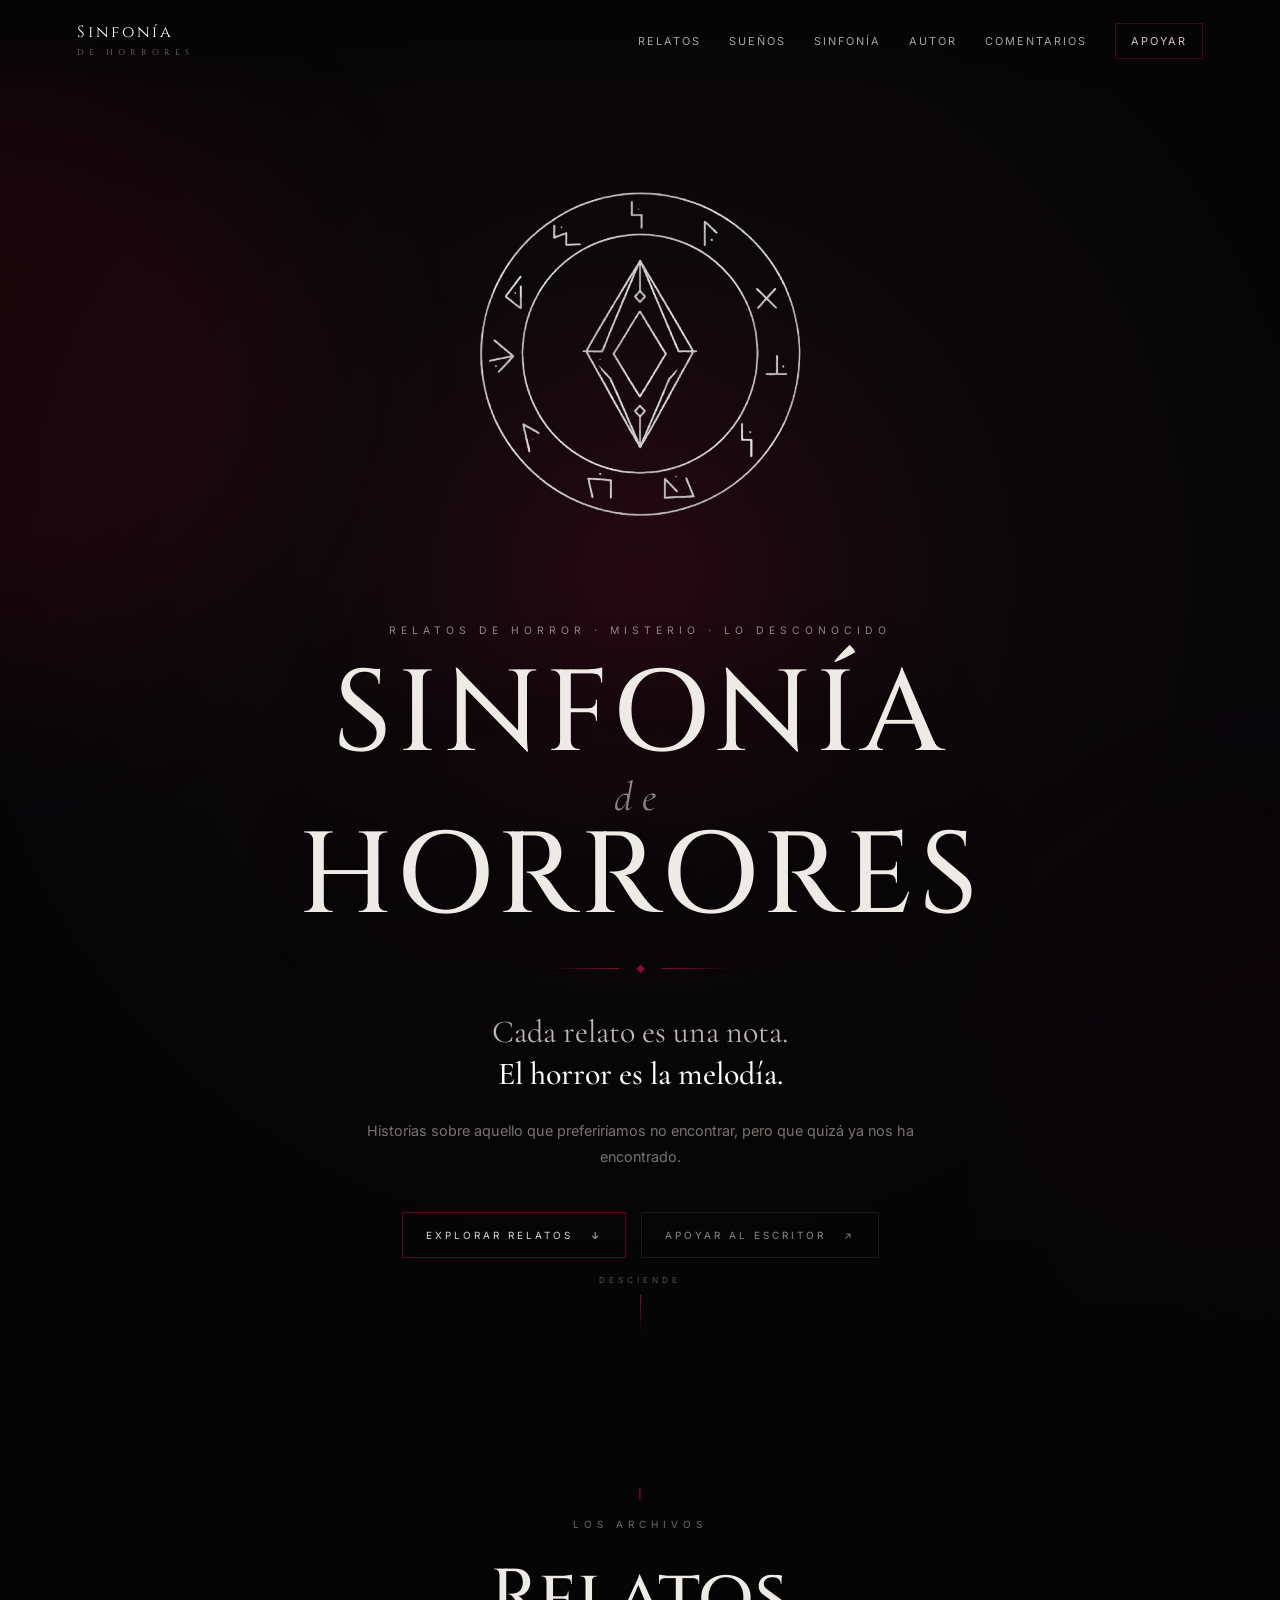
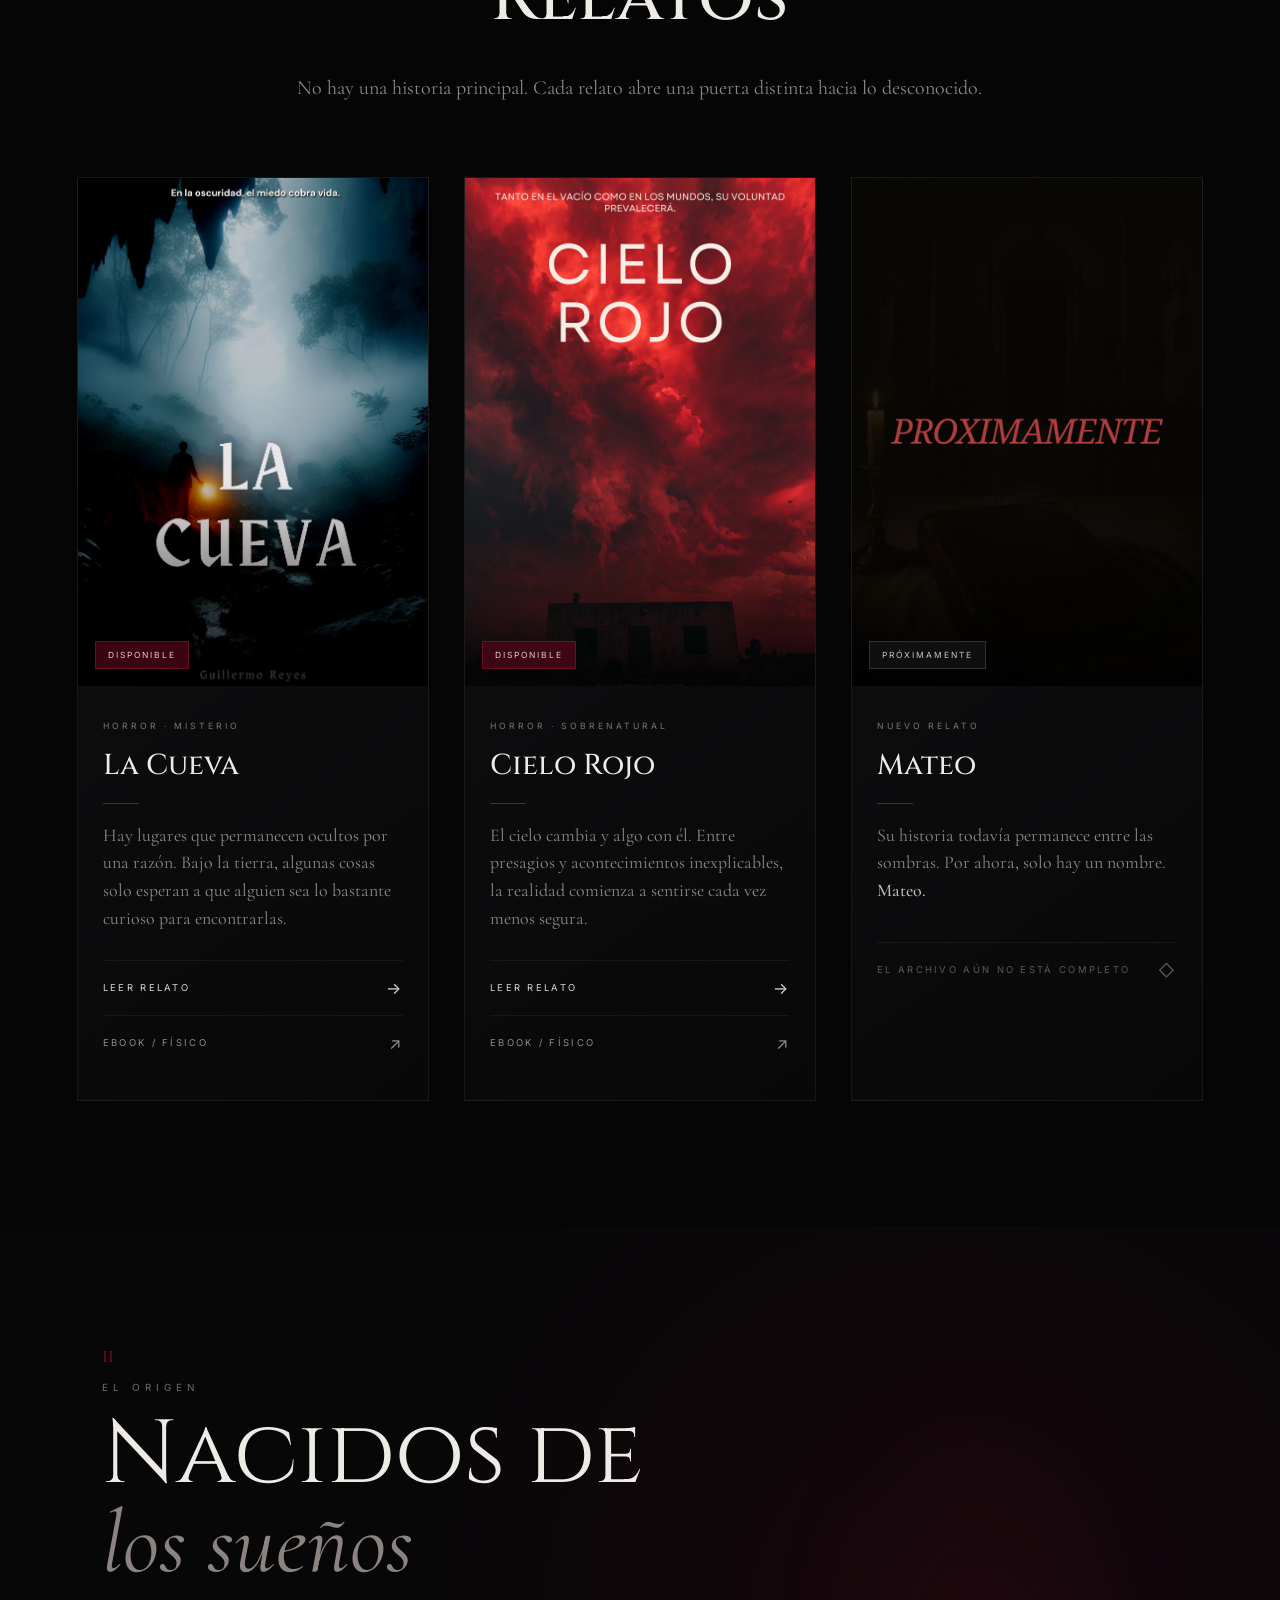
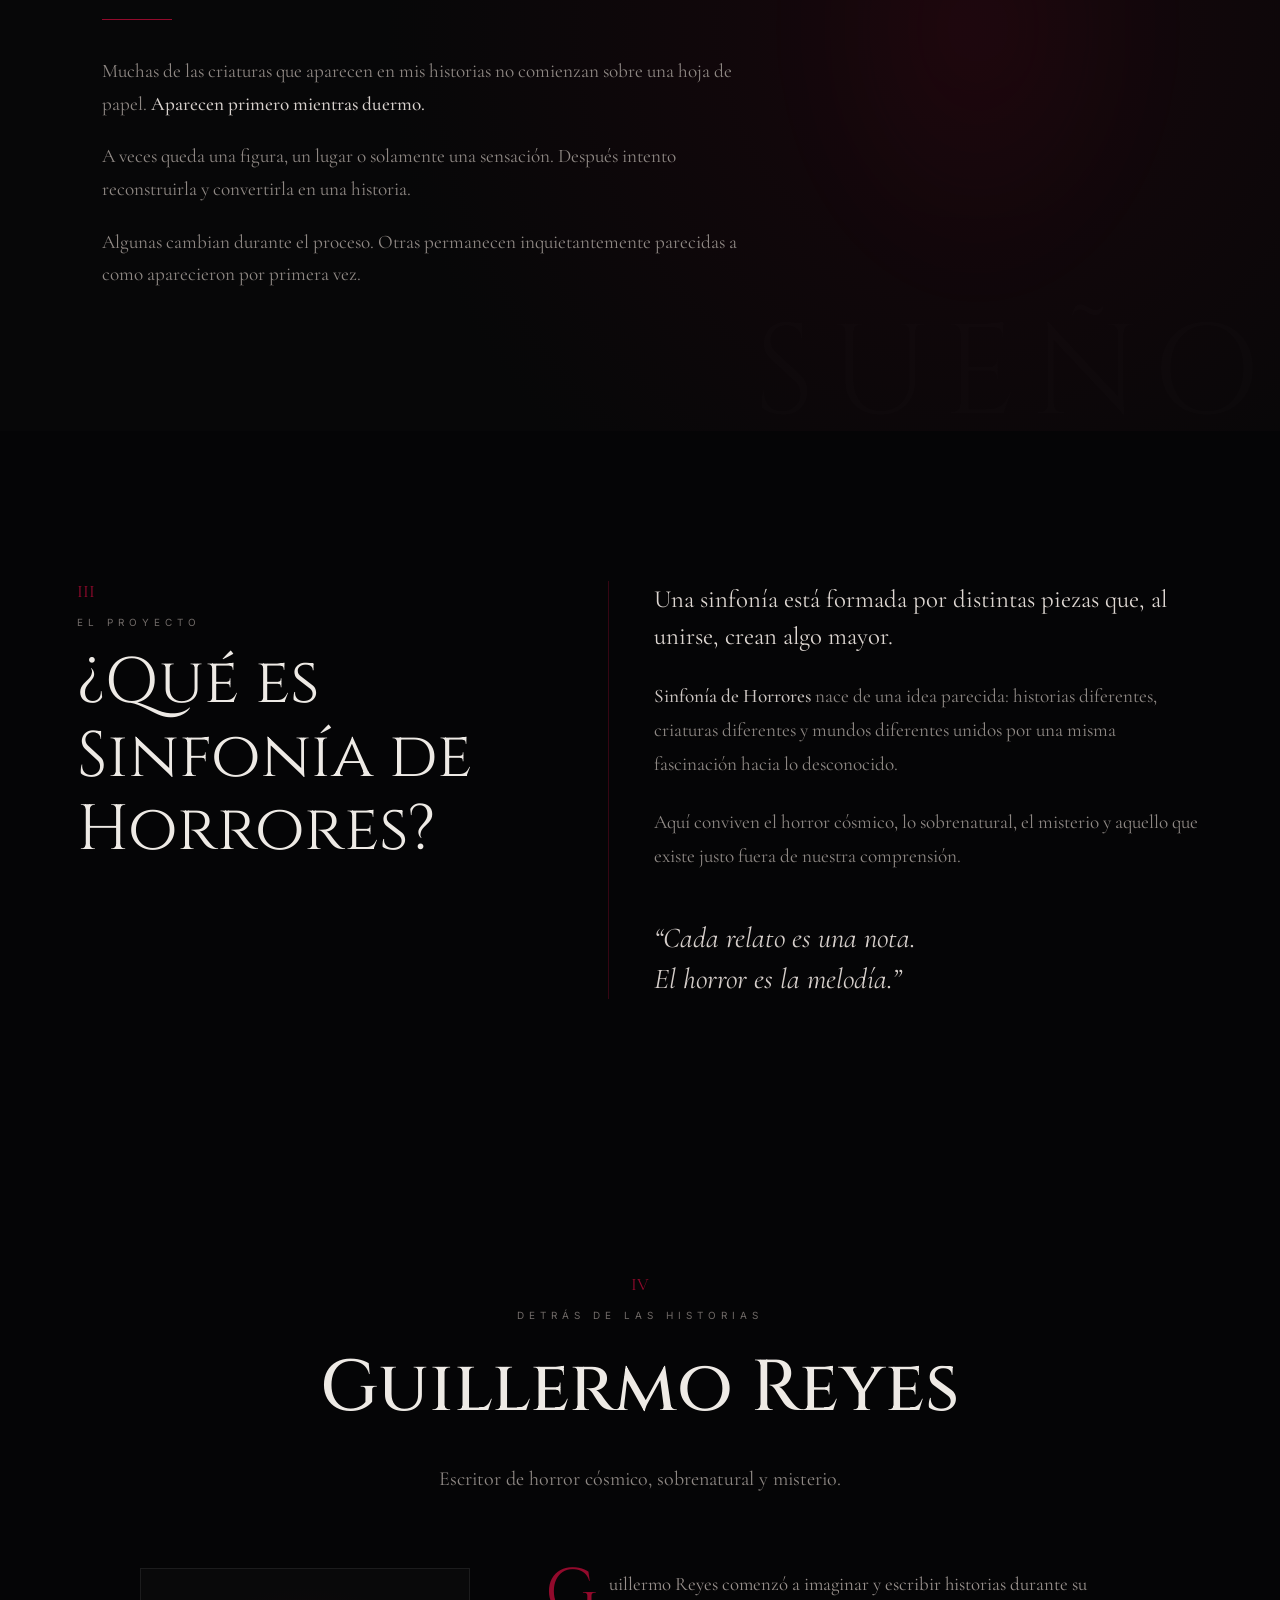
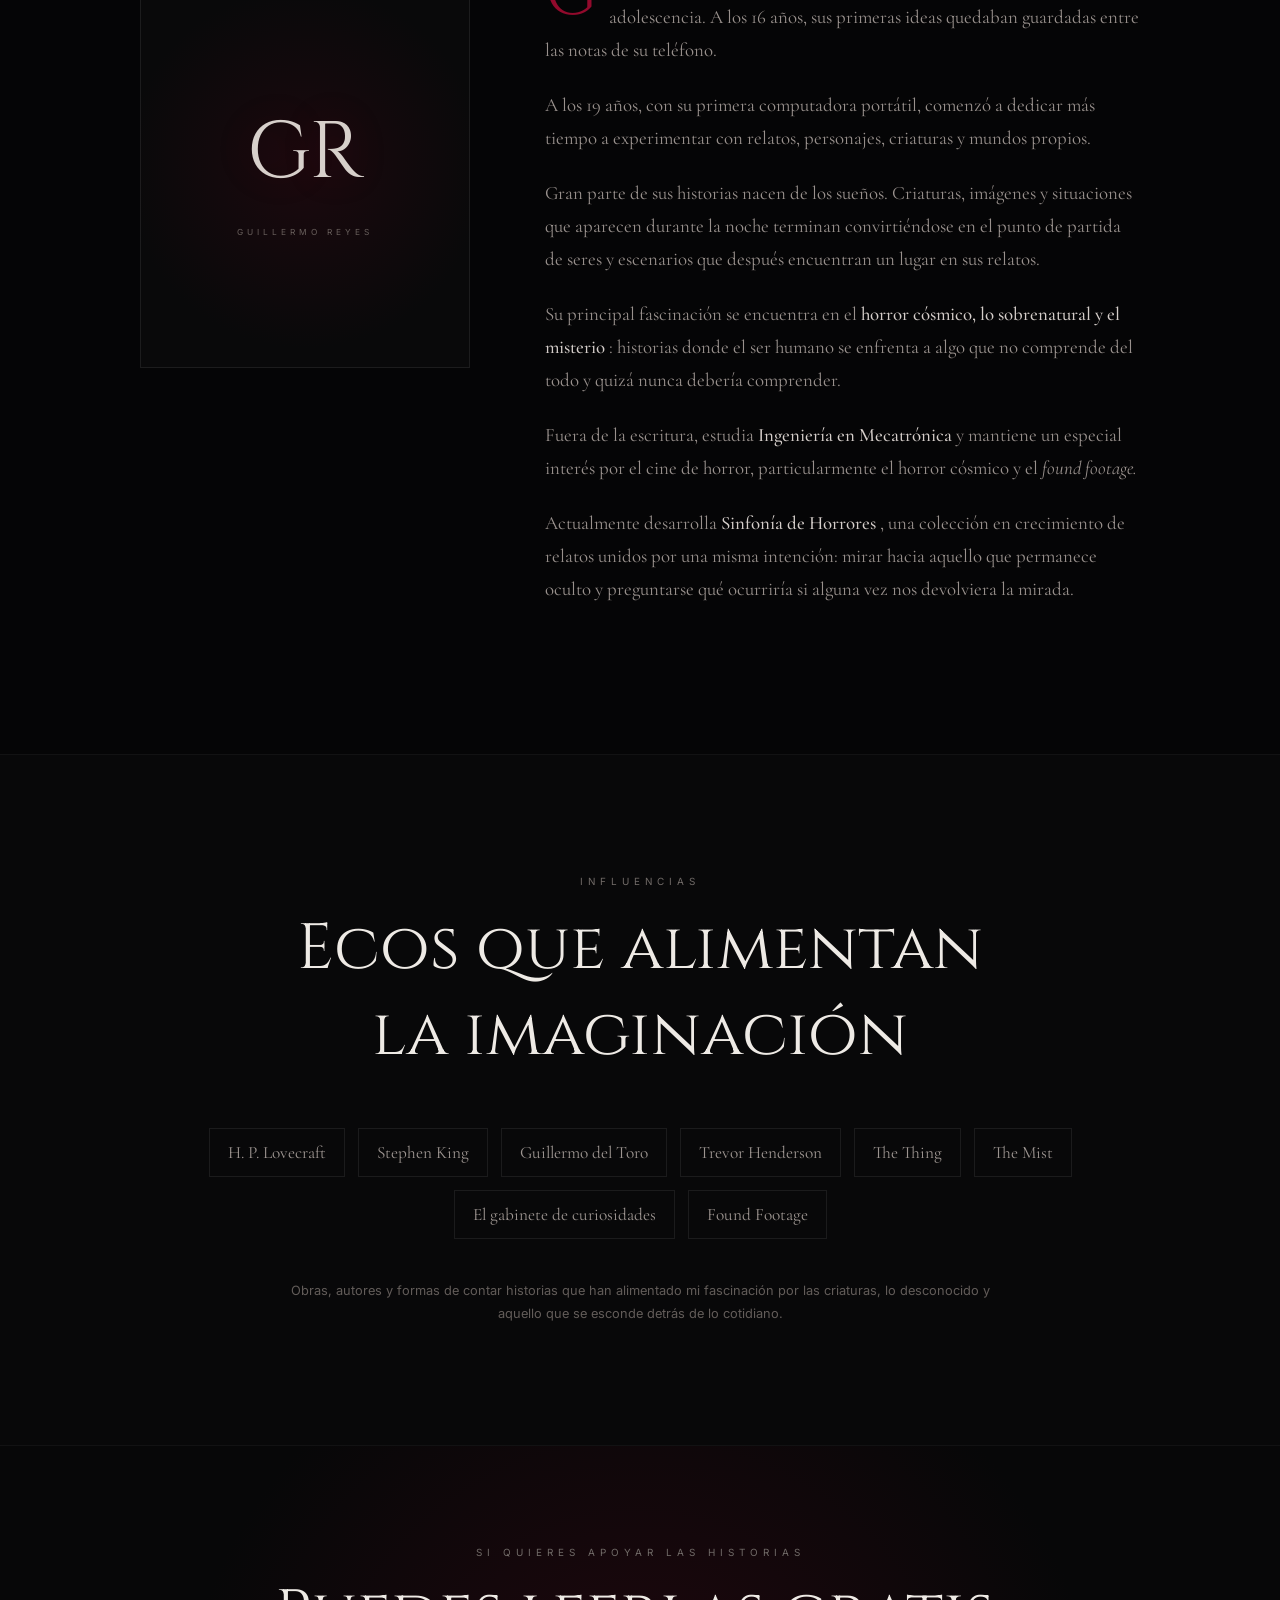
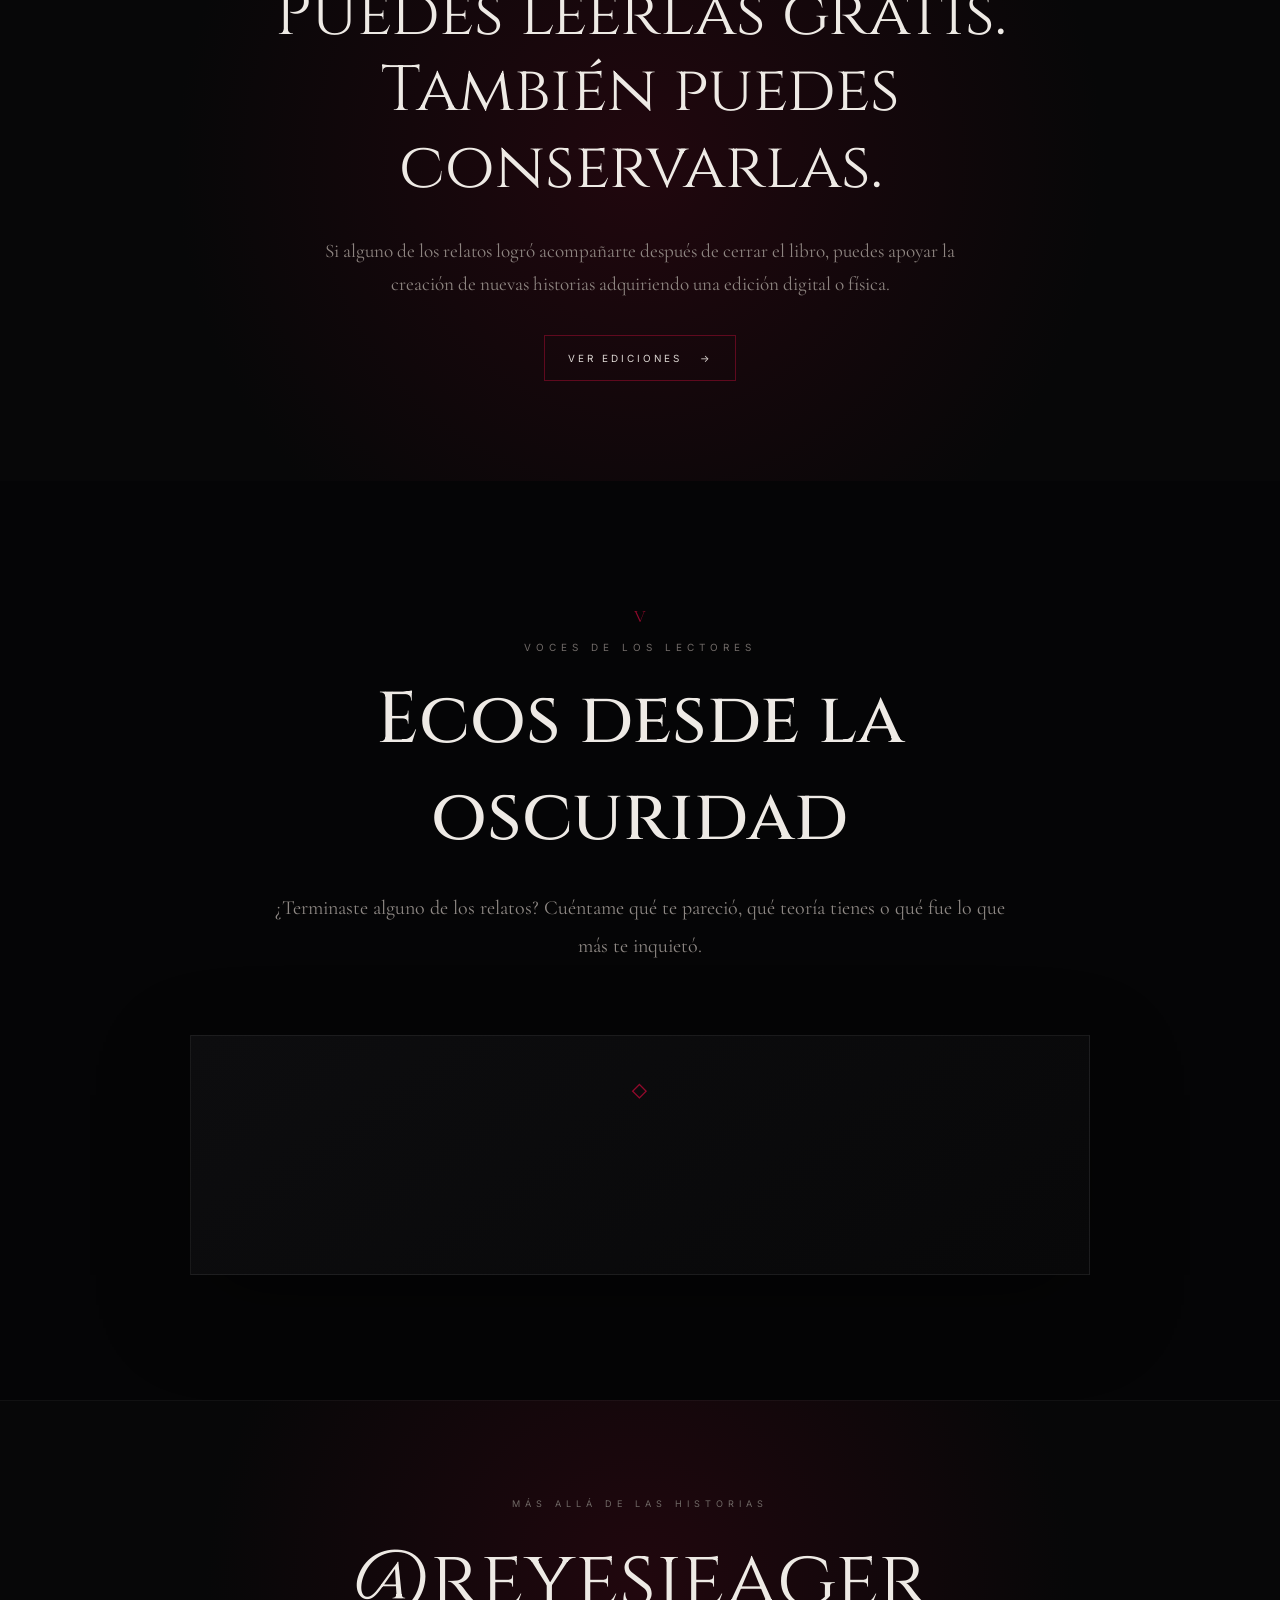
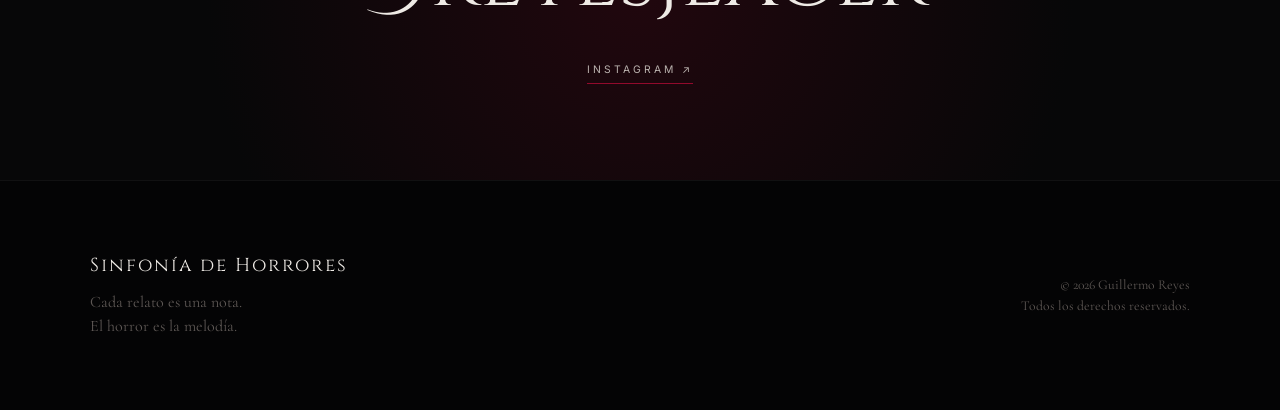
==== commit 5b84c2f5: "Refactor hero section in index.html Removed duplicate comments and cleaned up HTML structure for the" ====
--- a/index.html
+++ b/index.html
@@ -92,114 +92,122 @@
 
     </header>
 
-
-    <!-- ============================= -->
-    <!-- PORTADA PRINCIPAL -->
-    <!-- ============================= -->
-
-    <section class="hero"
-             id="inicio">
-
-        <div class="halo halo-1"></div>
-        <div class="halo halo-2"></div>
-
-
-        <div class="hero-contenido">
-
-            <p class="sobrelinea">
-                RELATOS DE HORROR · MISTERIO · LO DESCONOCIDO
-            </p>
-
-
-            <h1>
-
-                <span>
-                    Sinfonía
-                </span>
-
-                <span class="de">
-                    de
-                </span>
-
-                <span>
-                    Horrores
-                </span>
-
-            </h1>
-
-
-            <div class="ornamento">
-
-                <span></span>
-
-                <b>◆</b>
-
-                <span></span>
-
-            </div>
-
-
-            <p class="lema">
-
-                Cada relato es una nota.
-
-                <br>
-
-                <strong>
-                    El horror es la melodía.
-                </strong>
-
-            </p>
-
-
-            <p class="intro">
-
-                Historias sobre aquello que preferiríamos no encontrar,
-                pero que quizá ya nos ha encontrado.
-
-            </p>
-
-
-            <div class="hero-botones">
-
-                <a href="#relatos"
-                   class="boton-principal">
-
-                    EXPLORAR RELATOS
-                    <span>↓</span>
-
-                </a>
-
-
-                <a href="apoyar.html"
-                   class="boton-secundario">
-
-                    APOYAR AL ESCRITOR
-                    <span>↗</span>
-
-                </a>
-
-            </div>
+<!-- ============================= -->
+<!-- PORTADA PRINCIPAL -->
+<!-- ============================= -->
+
+<section class="hero" id="inicio">
+
+    <div class="halo halo-1"></div>
+    <div class="halo halo-2"></div>
+
+
+    <div class="hero-contenido">
+
+
+        <!-- SÍMBOLO DE SINFONÍA DE HORRORES -->
+
+        <div class="simbolo-principal">
+
+            <div class="simbolo-halo"></div>
+
+            <img
+                src="Simbolo-sin_fondo.png"
+                alt="Símbolo de Sinfonía de Horrores"
+                class="simbolo-imagen">
 
         </div>
 
 
-        <div class="scroll-indicador">
+        <p class="sobrelinea">
+            RELATOS DE HORROR · MISTERIO · LO DESCONOCIDO
+        </p>
+
+
+        <h1>
 
             <span>
-                DESCIENDE
+                Sinfonía
             </span>
 
-            <div></div>
+            <span class="de">
+                de
+            </span>
+
+            <span>
+                Horrores
+            </span>
+
+        </h1>
+
+
+        <div class="ornamento">
+
+            <span></span>
+
+            <b>◆</b>
+
+            <span></span>
 
         </div>
 
-    </section>
-
-
-    <main>
-
-
+
+        <p class="lema">
+
+            Cada relato es una nota.
+
+            <br>
+
+            <strong>
+                El horror es la melodía.
+            </strong>
+
+        </p>
+
+
+        <p class="intro">
+
+            Historias sobre aquello que preferiríamos no encontrar,
+            pero que quizá ya nos ha encontrado.
+
+        </p>
+
+
+        <div class="hero-botones">
+
+            <a href="#relatos"
+               class="boton-principal">
+
+                EXPLORAR RELATOS
+                <span>↓</span>
+
+            </a>
+
+
+            <a href="apoyar.html"
+               class="boton-secundario">
+
+                APOYAR AL ESCRITOR
+                <span>↗</span>
+
+            </a>
+
+        </div>
+
+    </div>
+
+
+    <div class="scroll-indicador">
+
+        <span>
+            DESCIENDE
+        </span>
+
+        <div></div>
+
+    </div>
+
+</section>
         <!-- ============================= -->
         <!-- RELATOS -->
         <!-- ============================= -->
@@ -874,20 +882,21 @@
                 <div id="giscus-container">
 
                     <script src="https://giscus.app/client.js"
-                            data-repo="reyesdss/sinfonia-de-horrores"
-                            data-repo-id="R_kgDOTznSBw"
-                            data-category="General"
-                            data-category-id="DIC_kwDOTznSB84DDBzx"
-                            data-mapping="pathname"
-                            data-strict="0"
-                            data-reactions-enabled="1"
-                            data-emit-metadata="0"
-                            data-input-position="top"
-                            data-theme="dark_dimmed"
-                            data-lang="es"
-                            crossorigin="anonymous"
-                            async>
-                    </script>
+        data-repo="reyesdss/sinfonia-de-horrores"
+        data-repo-id="R_kgDOTznSBw"
+        data-category="General"
+        data-category-id="DIC_kwDOTznSB84DDBzx"
+        data-mapping="number"
+        data-term="1"
+        data-strict="0"
+        data-reactions-enabled="1"
+        data-emit-metadata="0"
+        data-input-position="top"
+        data-theme="dark_dimmed"
+        data-lang="es"
+        crossorigin="anonymous"
+        async>
+</script>
 
                 </div>
 
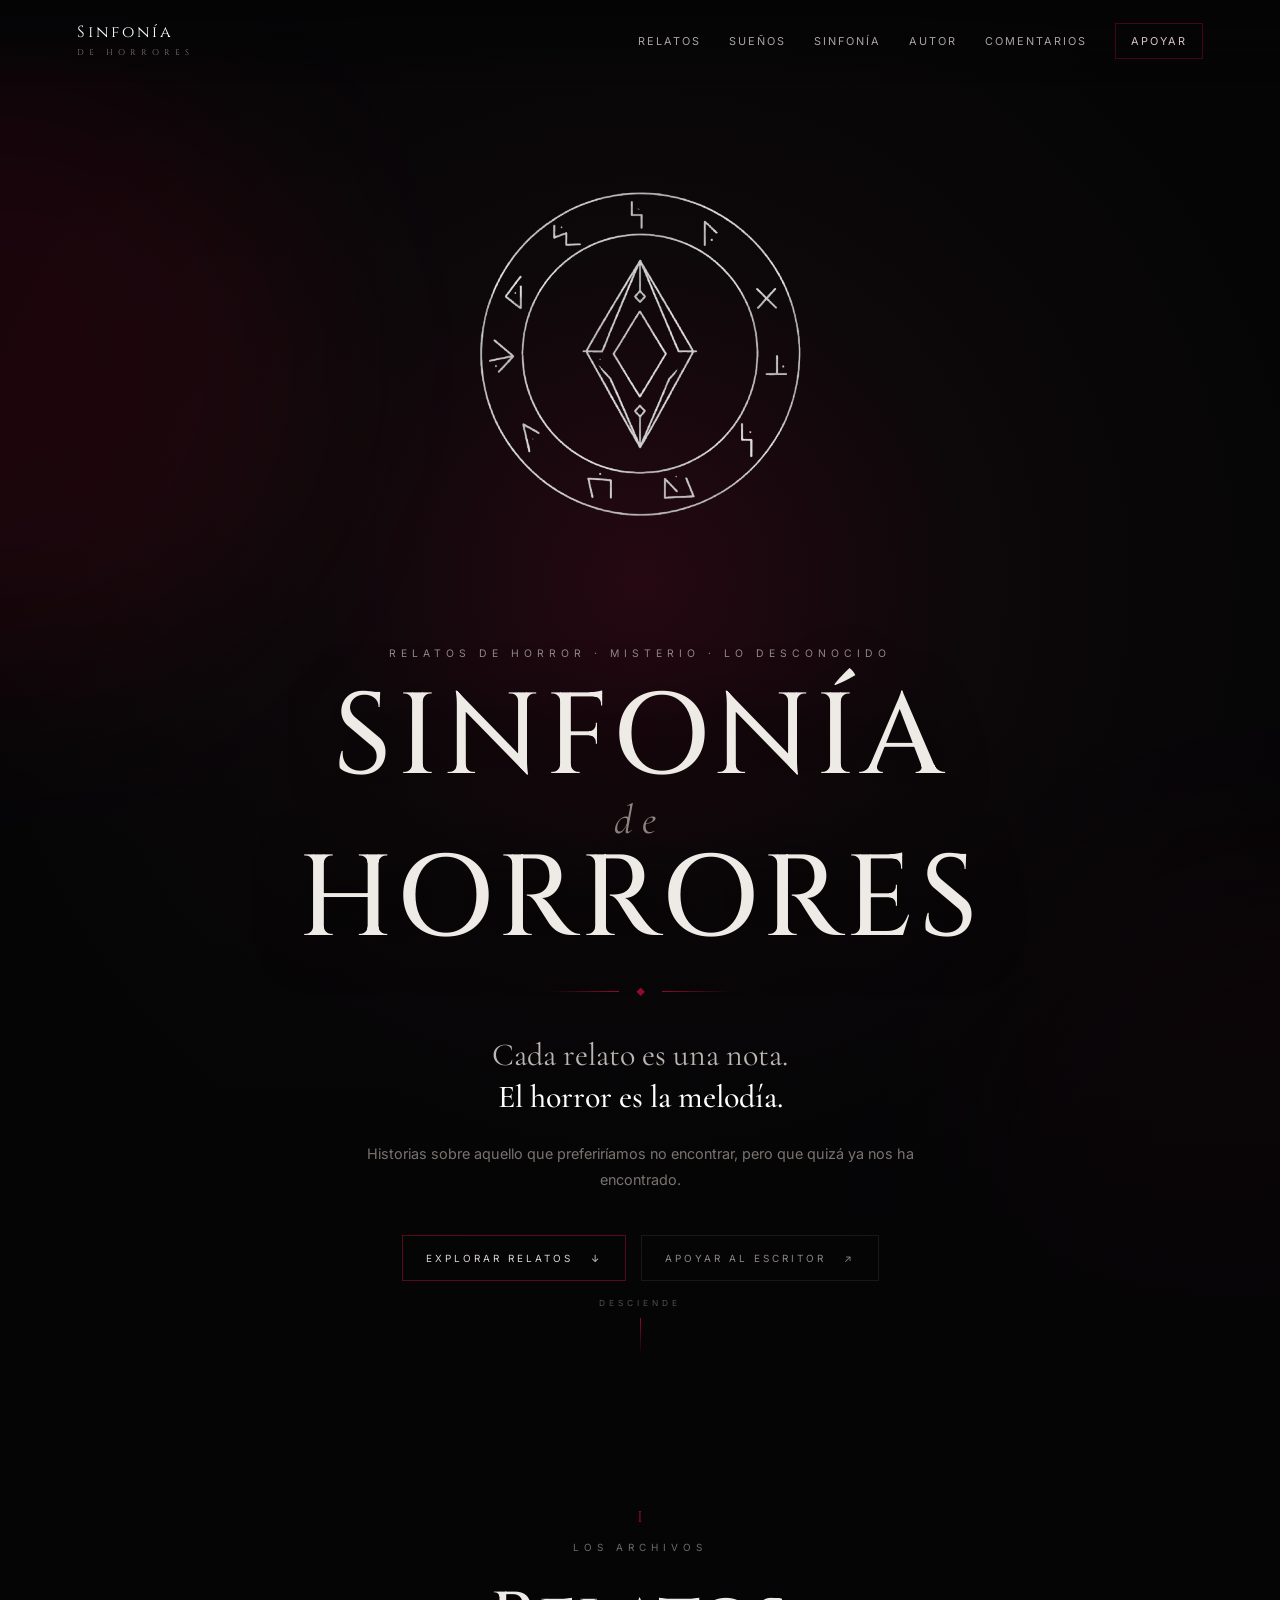
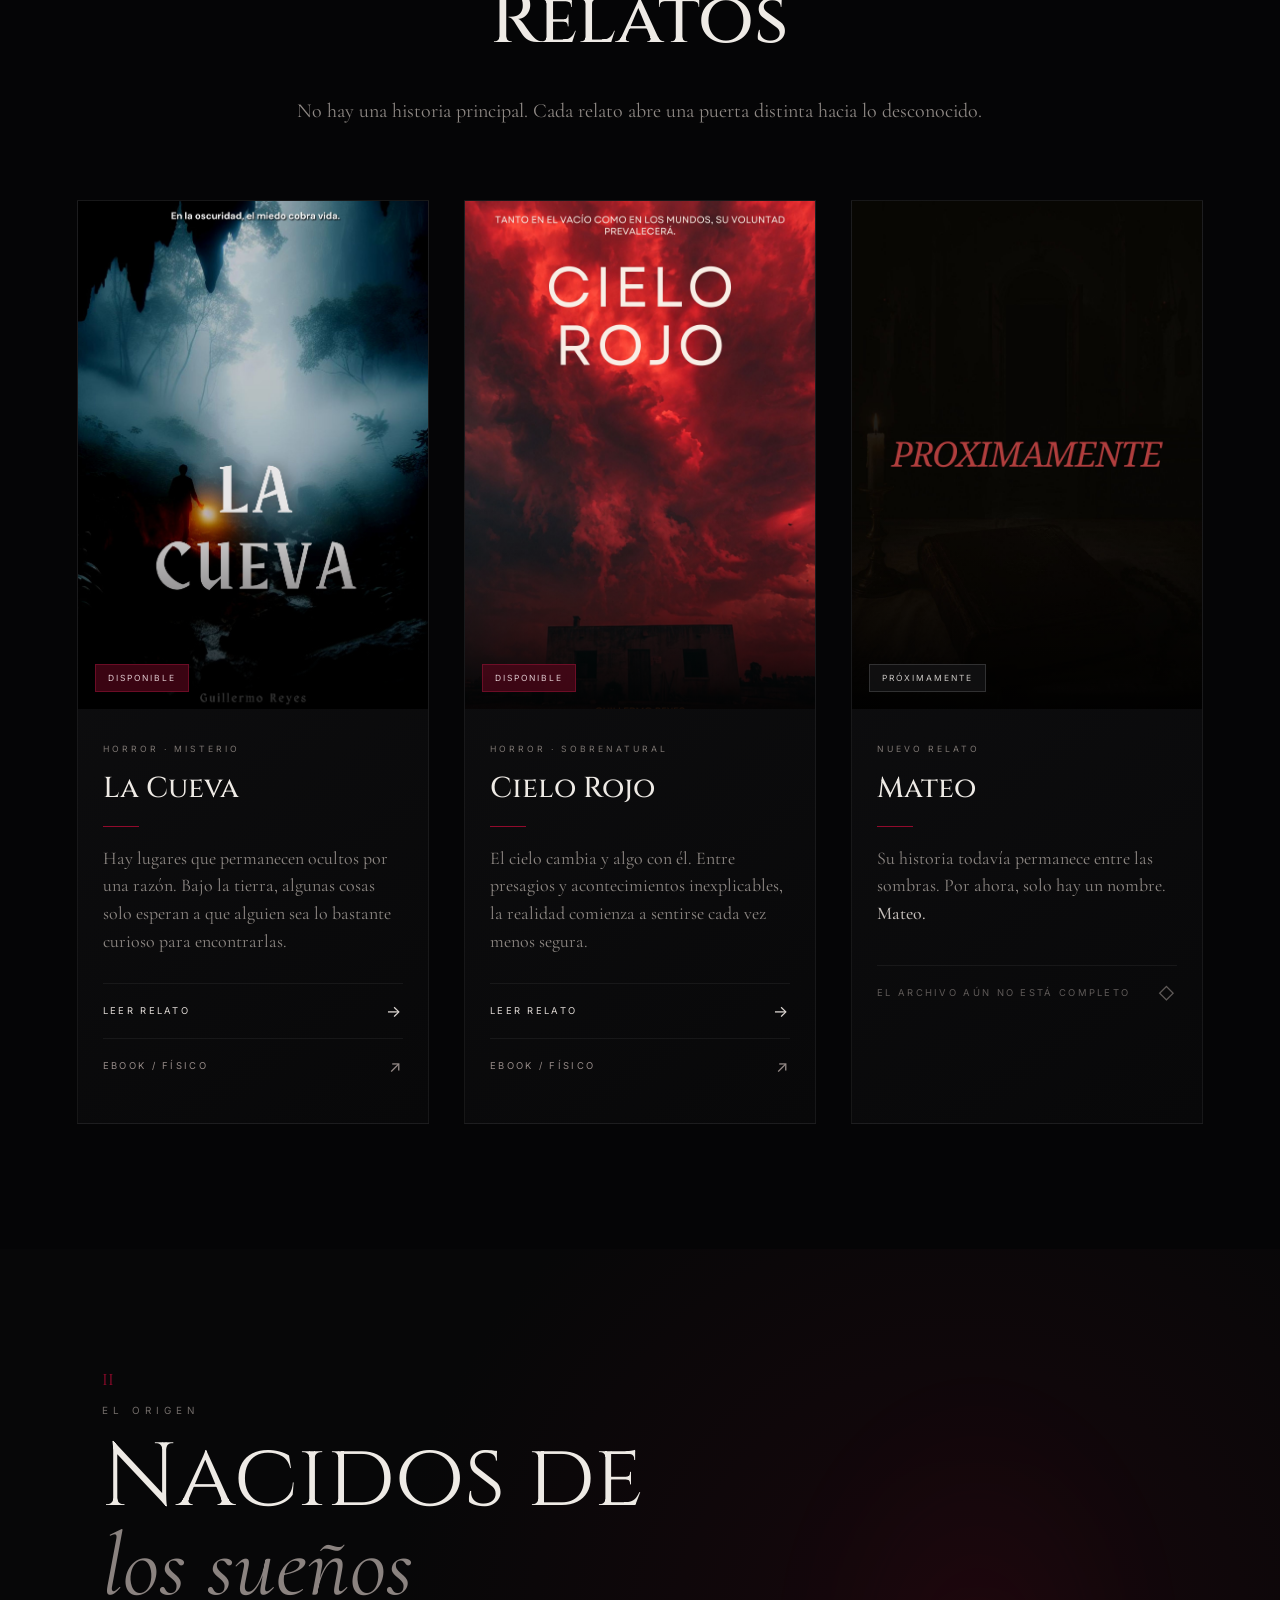
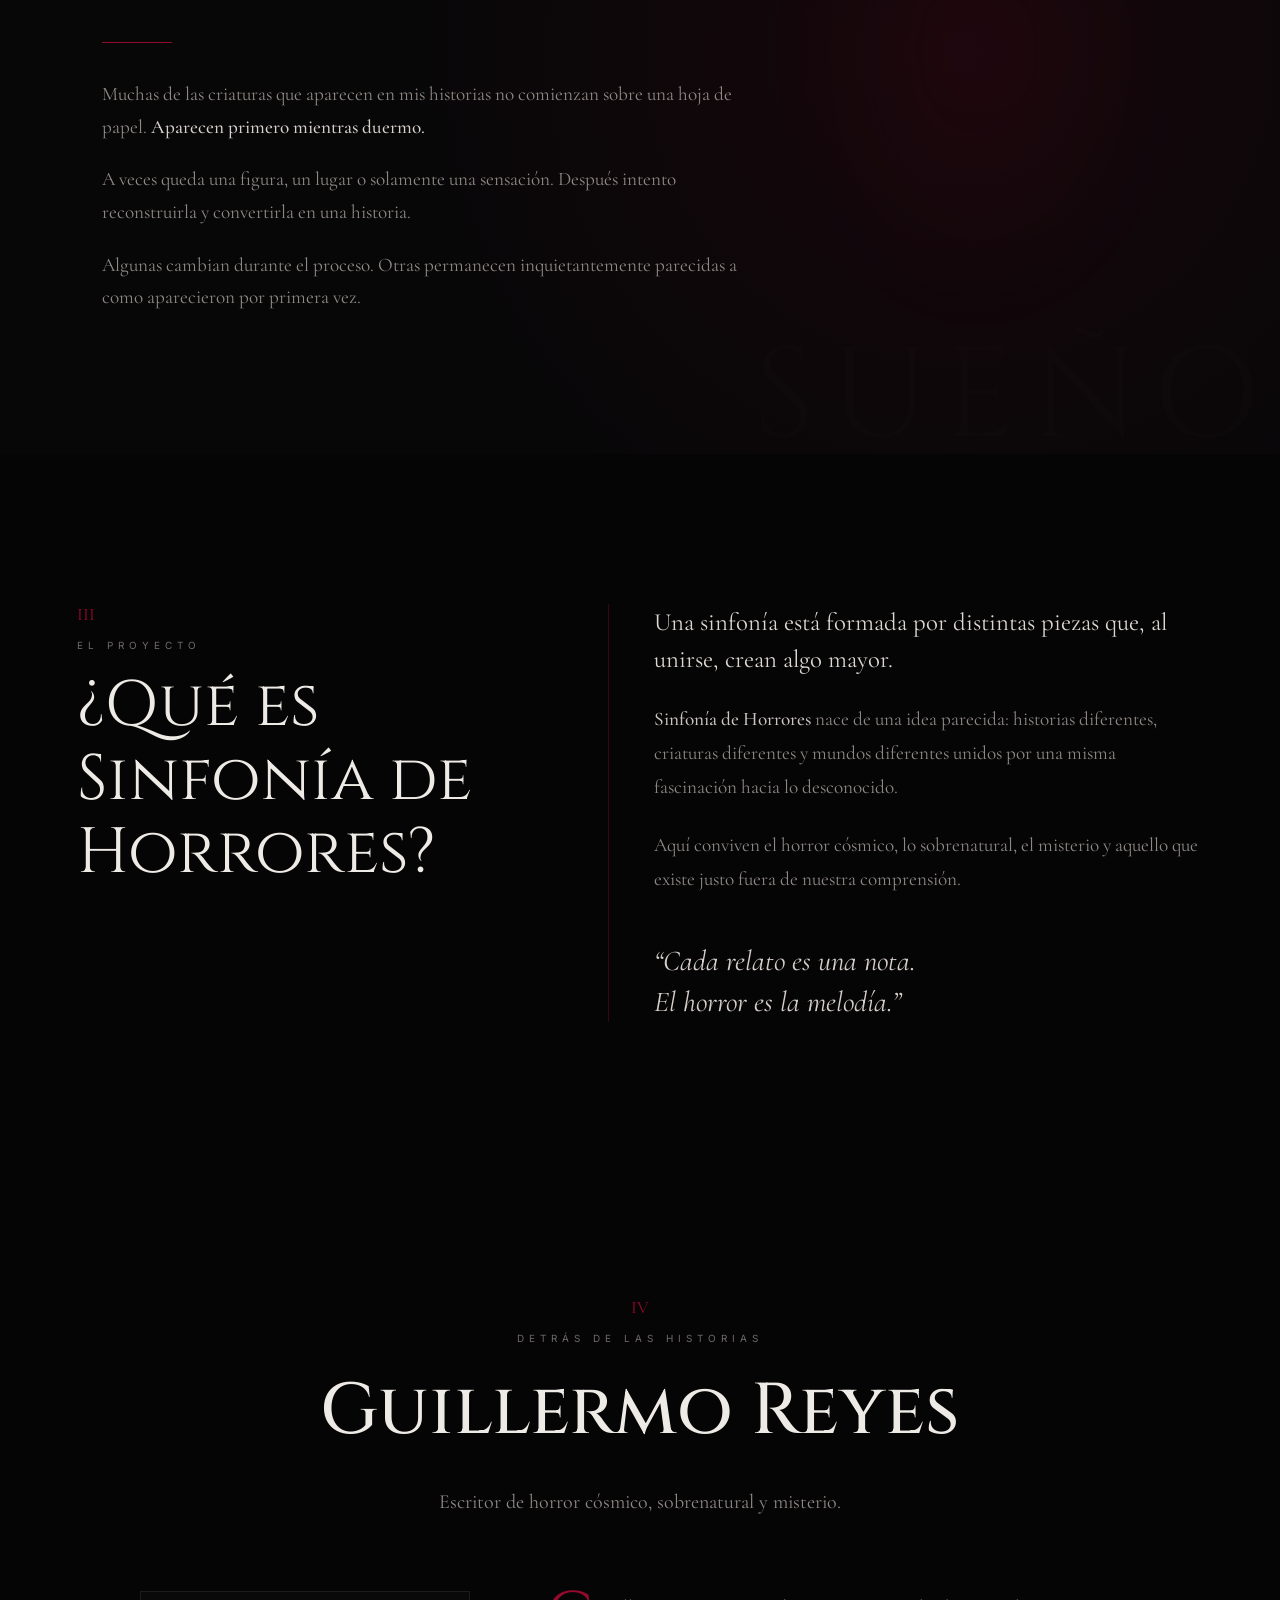
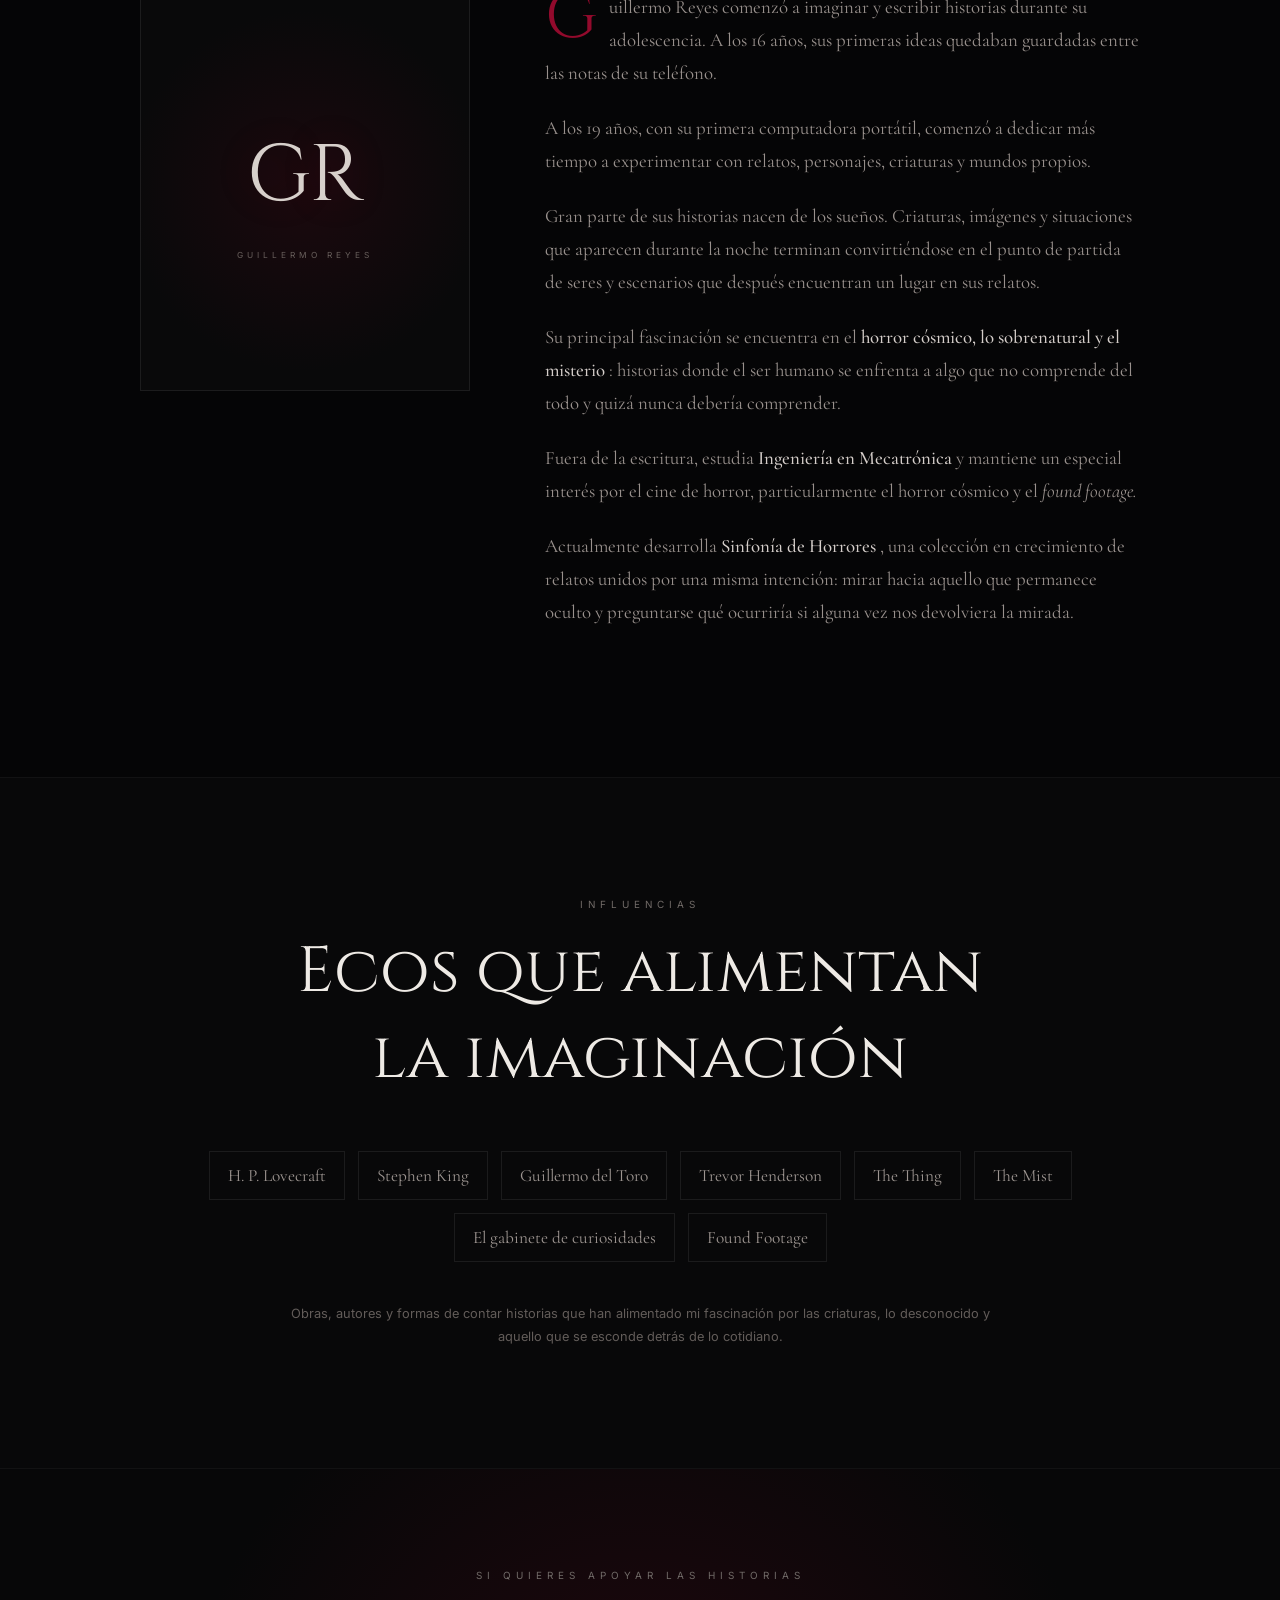
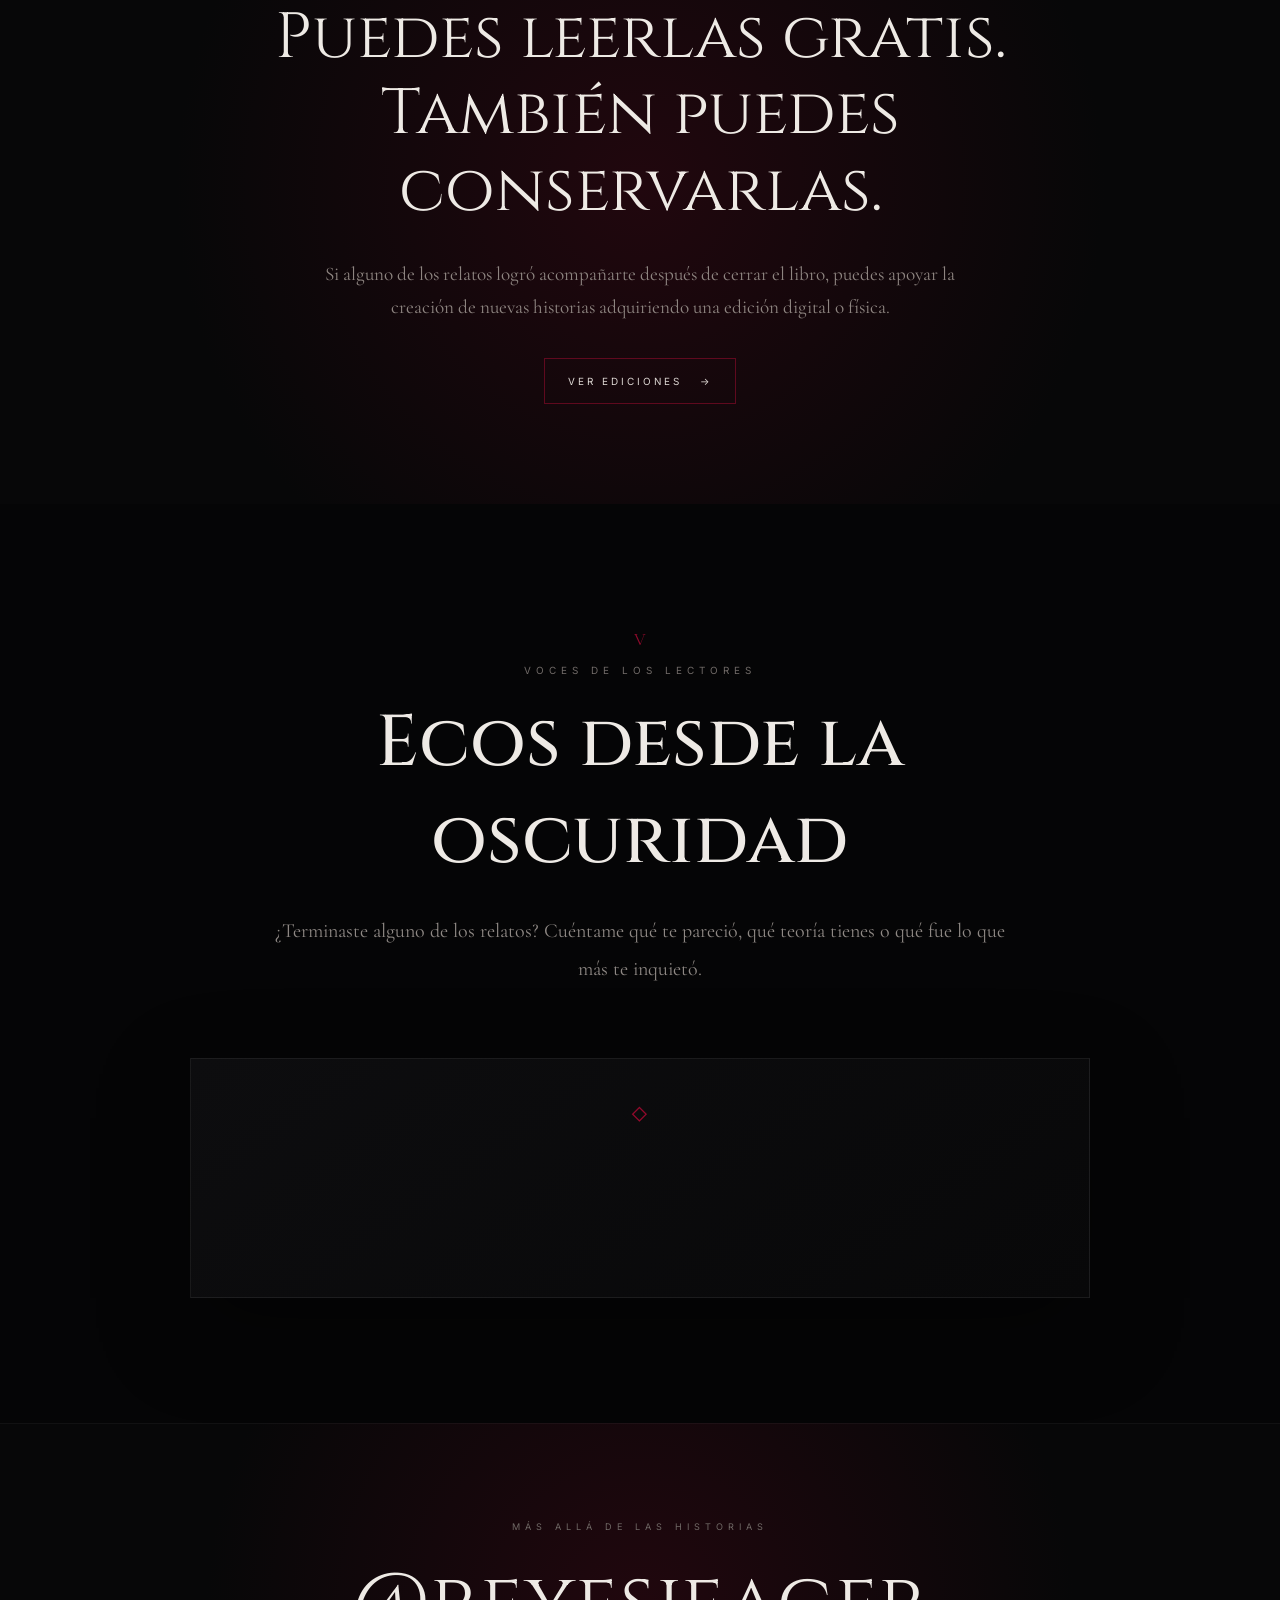
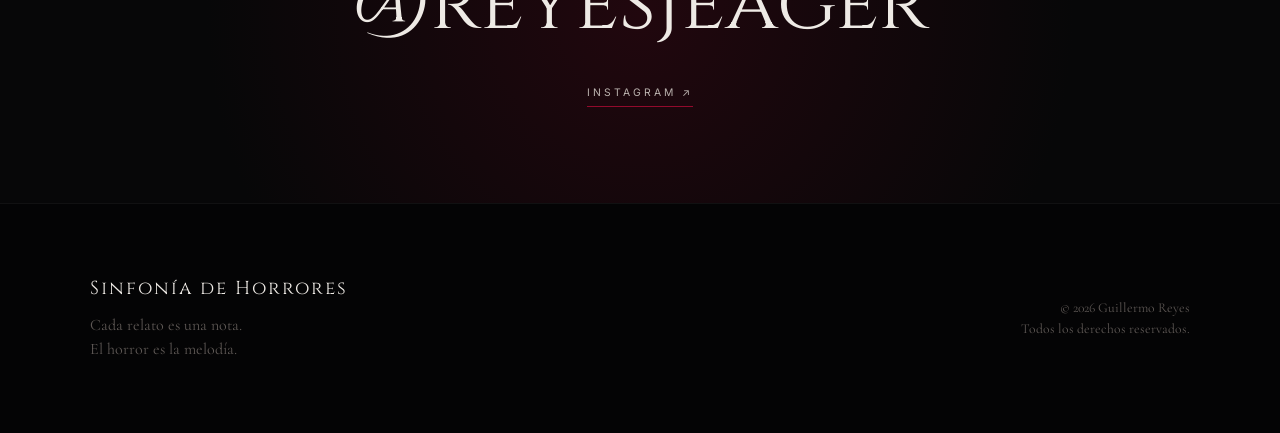
==== commit af11b9c2: "Clean up index.html by removing comments Removed commented-out sections and cleaned up HTML." ====
--- a/index.html
+++ b/index.html
@@ -91,7 +91,6 @@
         </button>
 
     </header>
-
 <!-- ============================= -->
 <!-- PORTADA PRINCIPAL -->
 <!-- ============================= -->
@@ -105,17 +104,10 @@
     <div class="hero-contenido">
 
 
-        <!-- SÍMBOLO DE SINFONÍA DE HORRORES -->
-
         <div class="simbolo-principal">
-
-            <div class="simbolo-halo"></div>
-
             <img
                 src="Simbolo-sin_fondo.png"
-                alt="Símbolo de Sinfonía de Horrores"
-                class="simbolo-imagen">
-
+                alt="Símbolo de Sinfonía de Horrores">
         </div>
 
 
@@ -208,6 +200,9 @@
     </div>
 
 </section>
+
+
+    
         <!-- ============================= -->
         <!-- RELATOS -->
         <!-- ============================= -->
--- a/style.css
+++ b/style.css
@@ -2887,3 +2887,330 @@
     }
 
 }
+
+/* ======================================== */
+/* SÍMBOLO DE SINFONÍA DE HORRORES */
+/* ======================================== */
+
+.simbolo-principal {
+
+    width:
+        clamp(
+            115px,
+            12vw,
+            160px
+        );
+
+    margin:
+        0 auto
+        27px;
+
+    position: relative;
+
+    display: flex;
+
+    justify-content: center;
+    align-items: center;
+
+    isolation: isolate;
+
+}
+
+
+/* ======================================== */
+/* HALO DETRÁS DEL SÍMBOLO */
+/* ======================================== */
+
+.simbolo-halo {
+
+    position: absolute;
+
+    width: 155%;
+    height: 155%;
+
+    border-radius: 50%;
+
+    z-index: -1;
+
+    pointer-events: none;
+
+    background:
+
+        radial-gradient(
+
+            circle,
+
+            rgba(146,10,44,.24)
+            0%,
+
+            rgba(146,10,44,.12)
+            30%,
+
+            rgba(146,10,44,.04)
+            52%,
+
+            transparent
+            72%
+
+        );
+
+    filter:
+        blur(15px);
+
+    animation:
+
+        respiracionEmblema
+        6s
+        ease-in-out
+        infinite;
+
+}
+
+
+/* ======================================== */
+/* IMAGEN DEL SÍMBOLO */
+/* ======================================== */
+
+.simbolo-imagen {
+
+    width: 100%;
+    height: auto;
+
+    display: block;
+
+    position: relative;
+
+    z-index: 2;
+
+    opacity: .88;
+
+    filter:
+
+        brightness(1.03)
+
+        drop-shadow(
+            0 0 5px
+            rgba(255,255,255,.08)
+        )
+
+        drop-shadow(
+            0 0 16px
+            rgba(146,10,44,.20)
+        );
+
+    animation:
+
+        entradaEmblema
+        1.6s
+        cubic-bezier(.22,.8,.35,1)
+        both,
+
+        flotacionEmblema
+        7s
+        ease-in-out
+        1.6s
+        infinite;
+
+    transition:
+
+        opacity .5s ease,
+        filter .5s ease;
+
+}
+
+
+/* ======================================== */
+/* EFECTO AL PASAR EL CURSOR */
+/* ======================================== */
+
+.simbolo-principal:hover
+.simbolo-imagen {
+
+    opacity: 1;
+
+    filter:
+
+        brightness(1.12)
+
+        drop-shadow(
+            0 0 7px
+            rgba(255,255,255,.15)
+        )
+
+        drop-shadow(
+            0 0 25px
+            rgba(146,10,44,.36)
+        );
+
+}
+
+
+/* ======================================== */
+/* ENTRADA DEL SÍMBOLO */
+/* ======================================== */
+
+@keyframes entradaEmblema {
+
+    0% {
+
+        opacity: 0;
+
+        transform:
+
+            scale(.82)
+            translateY(10px);
+
+        filter:
+
+            blur(5px)
+            brightness(.7);
+
+    }
+
+
+    100% {
+
+        opacity: .88;
+
+        transform:
+
+            scale(1)
+            translateY(0);
+
+        filter:
+
+            blur(0)
+            brightness(1.03)
+
+            drop-shadow(
+                0 0 5px
+                rgba(255,255,255,.08)
+            )
+
+            drop-shadow(
+                0 0 16px
+                rgba(146,10,44,.20)
+            );
+
+    }
+
+}
+
+
+/* ======================================== */
+/* MOVIMIENTO MUY SUAVE */
+/* ======================================== */
+
+@keyframes flotacionEmblema {
+
+    0%,
+    100% {
+
+        transform:
+            translateY(0);
+
+    }
+
+
+    50% {
+
+        transform:
+            translateY(-4px);
+
+    }
+
+}
+
+
+/* ======================================== */
+/* RESPIRACIÓN DEL HALO */
+/* ======================================== */
+
+@keyframes respiracionEmblema {
+
+    0%,
+    100% {
+
+        transform:
+            scale(.90);
+
+        opacity: .48;
+
+    }
+
+
+    50% {
+
+        transform:
+            scale(1.08);
+
+        opacity: .95;
+
+    }
+
+}
+
+
+/* ======================================== */
+/* AJUSTE DE ESPACIO DE LA SOBRELINEA */
+/* ======================================== */
+
+.simbolo-principal + .sobrelinea {
+
+    margin-top: 0;
+
+}
+
+
+/* ======================================== */
+/* SÍMBOLO EN CELULAR */
+/* ======================================== */
+
+@media (max-width: 720px) {
+
+    .simbolo-principal {
+
+        width: 98px;
+
+        margin:
+            0 auto
+            19px;
+
+    }
+
+
+    .simbolo-halo {
+
+        width: 165%;
+        height: 165%;
+
+        filter:
+            blur(12px);
+
+    }
+
+
+    .simbolo-imagen {
+
+        opacity: .9;
+
+    }
+
+}
+
+
+/* ======================================== */
+/* PANTALLAS MUY PEQUEÑAS */
+/* ======================================== */
+
+@media (max-width: 400px) {
+
+    .simbolo-principal {
+
+        width: 88px;
+
+        margin-bottom: 17px;
+
+    }
+
+}
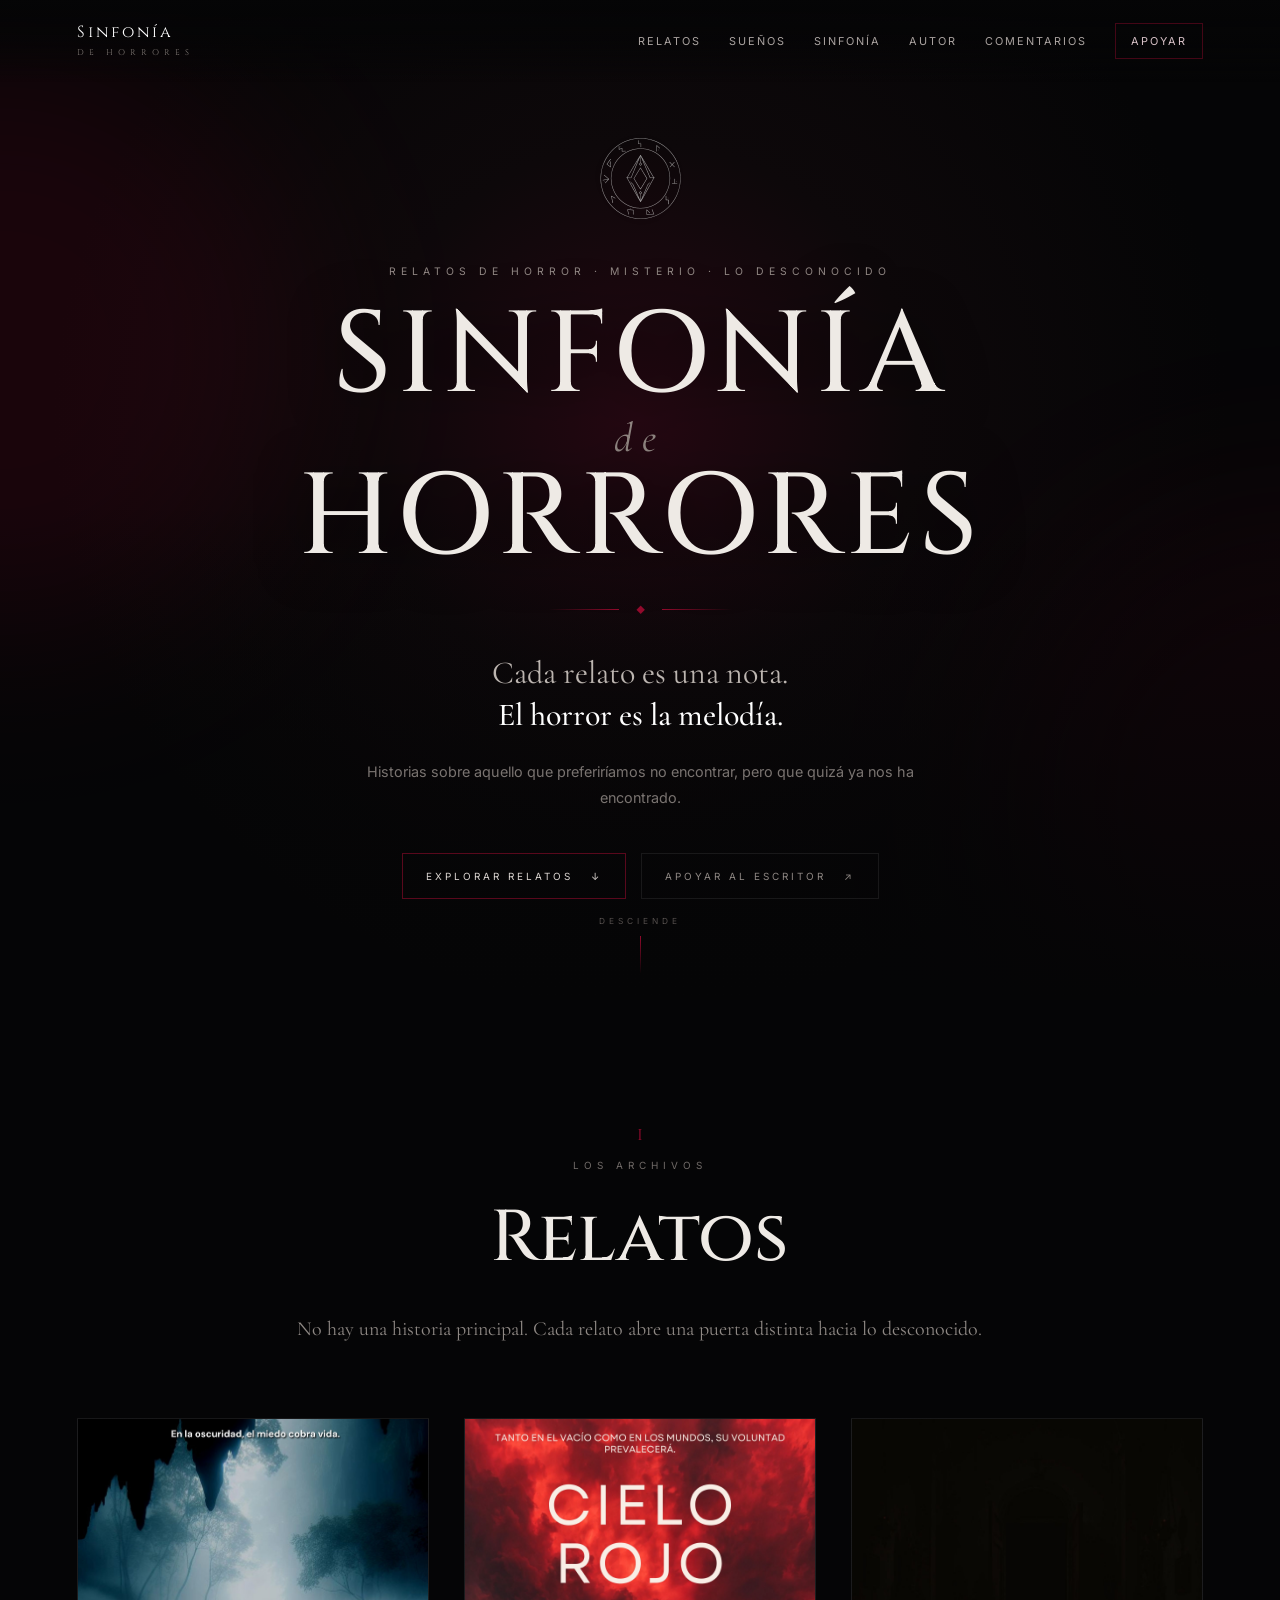
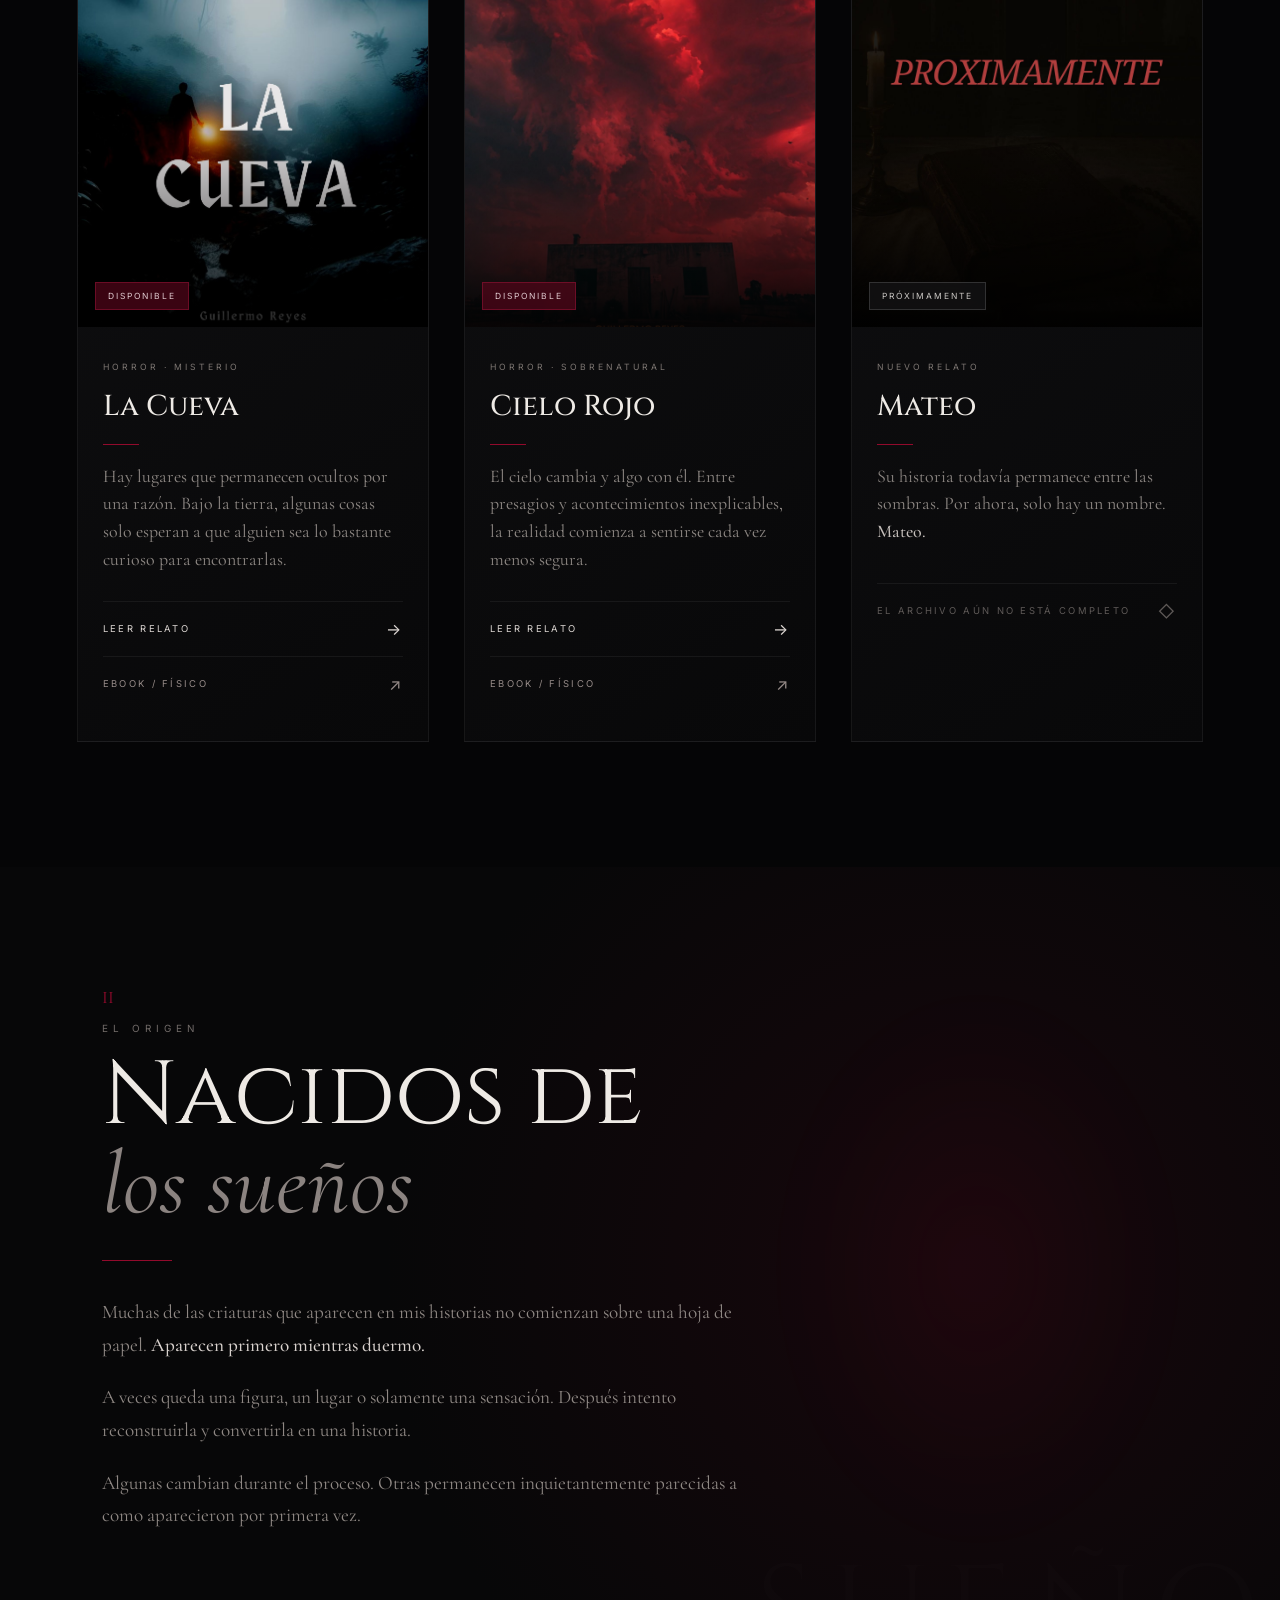
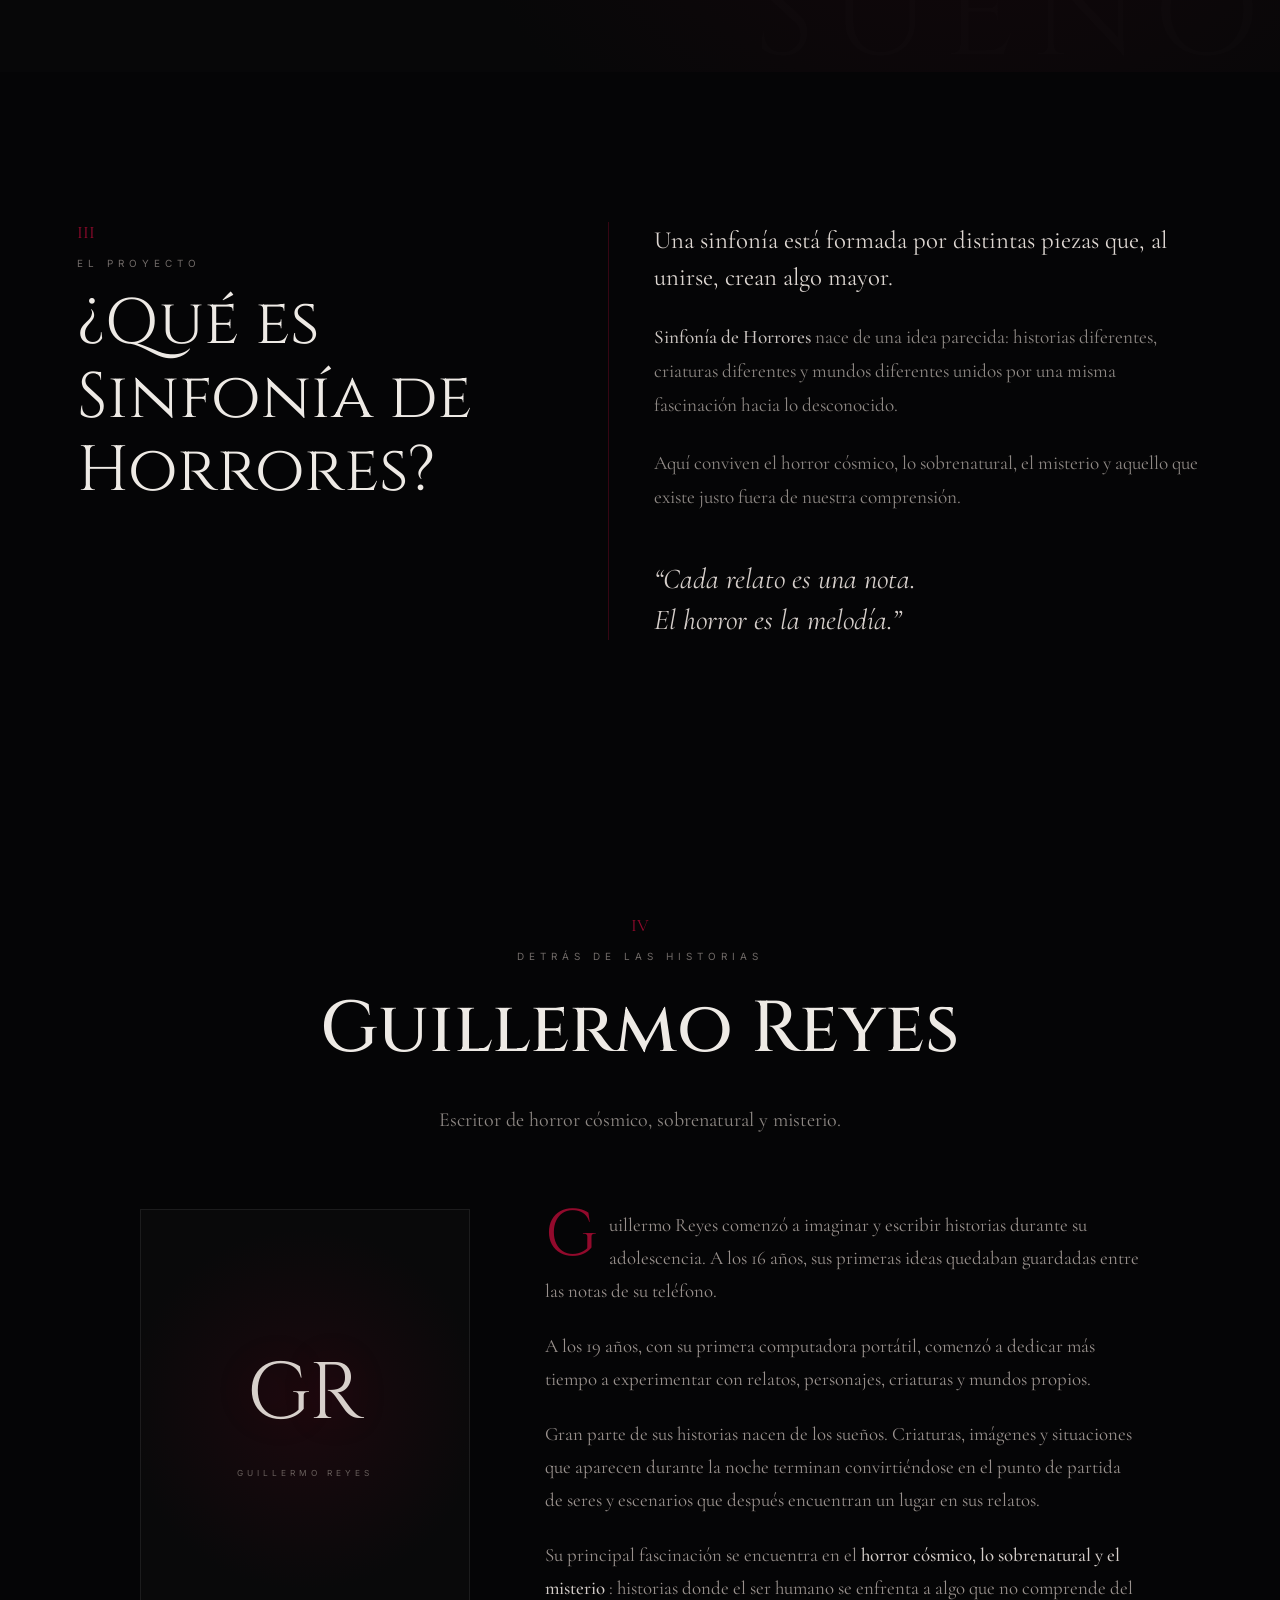
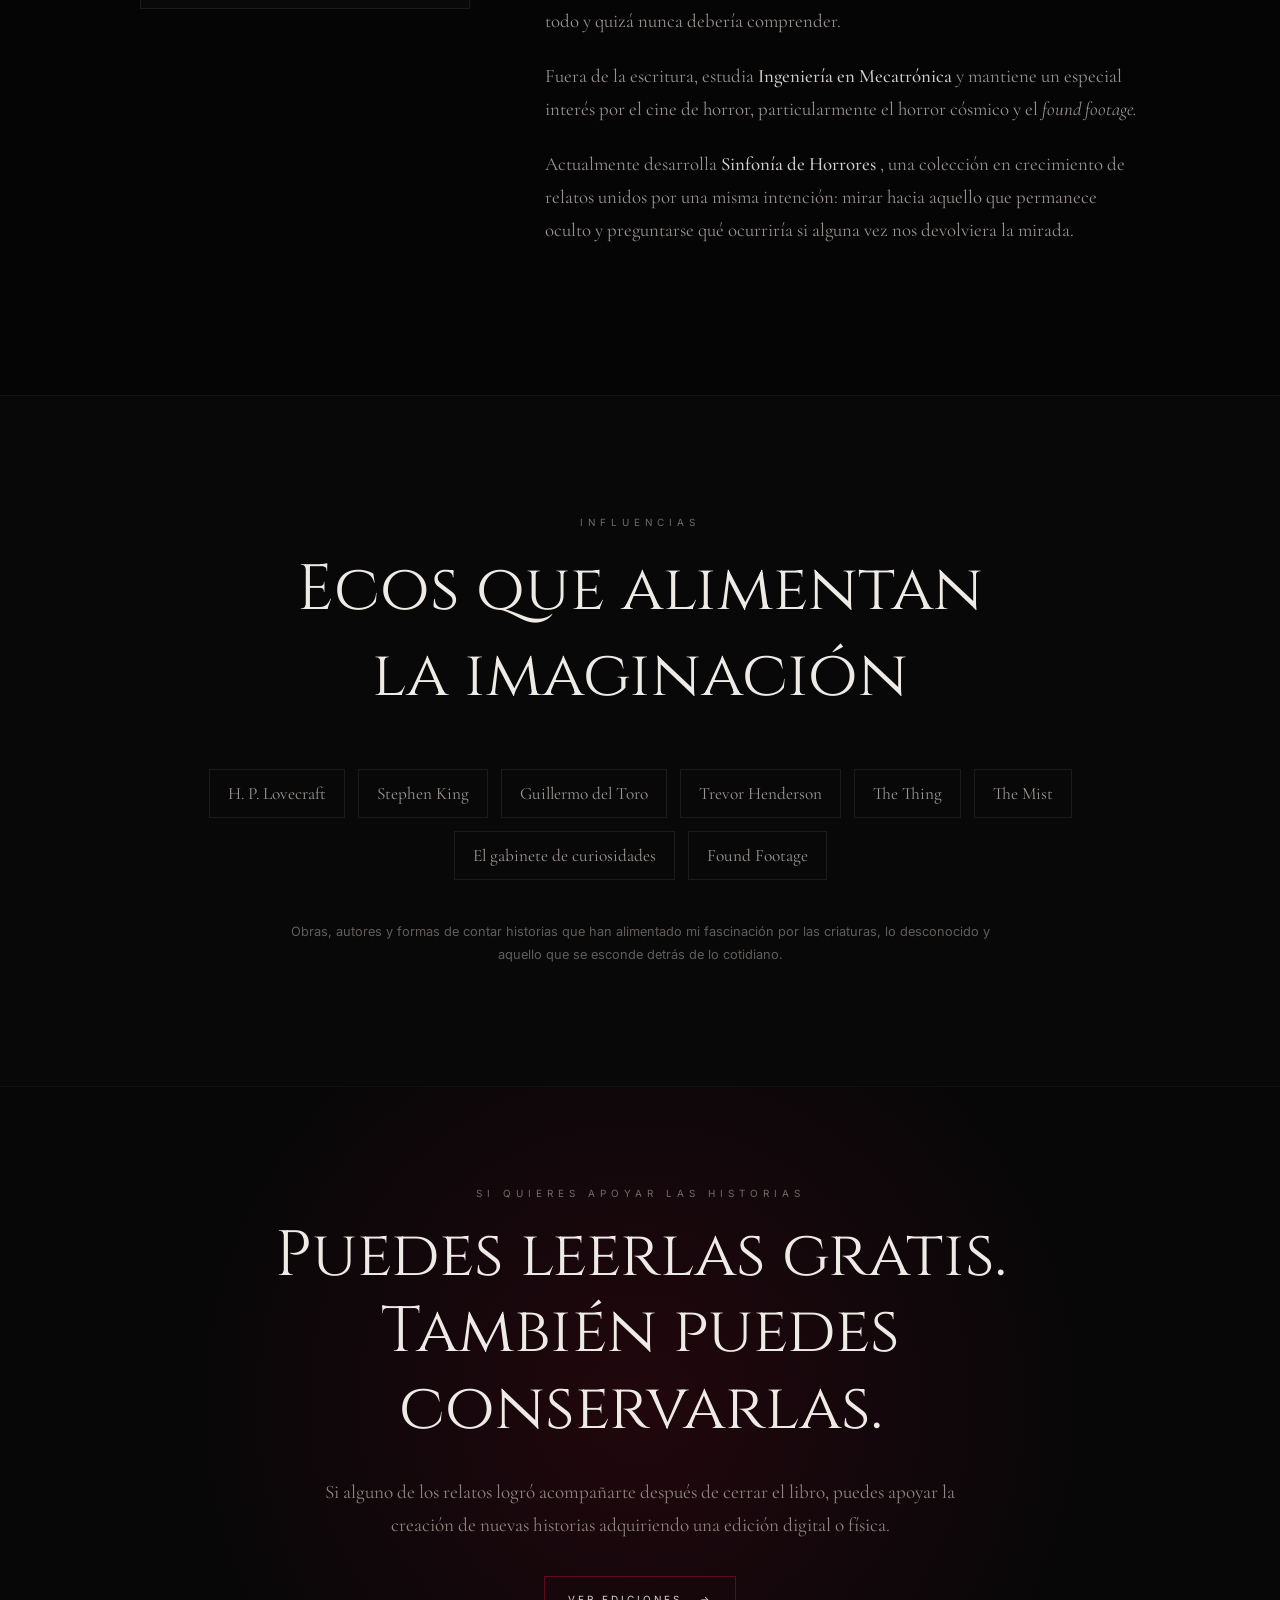
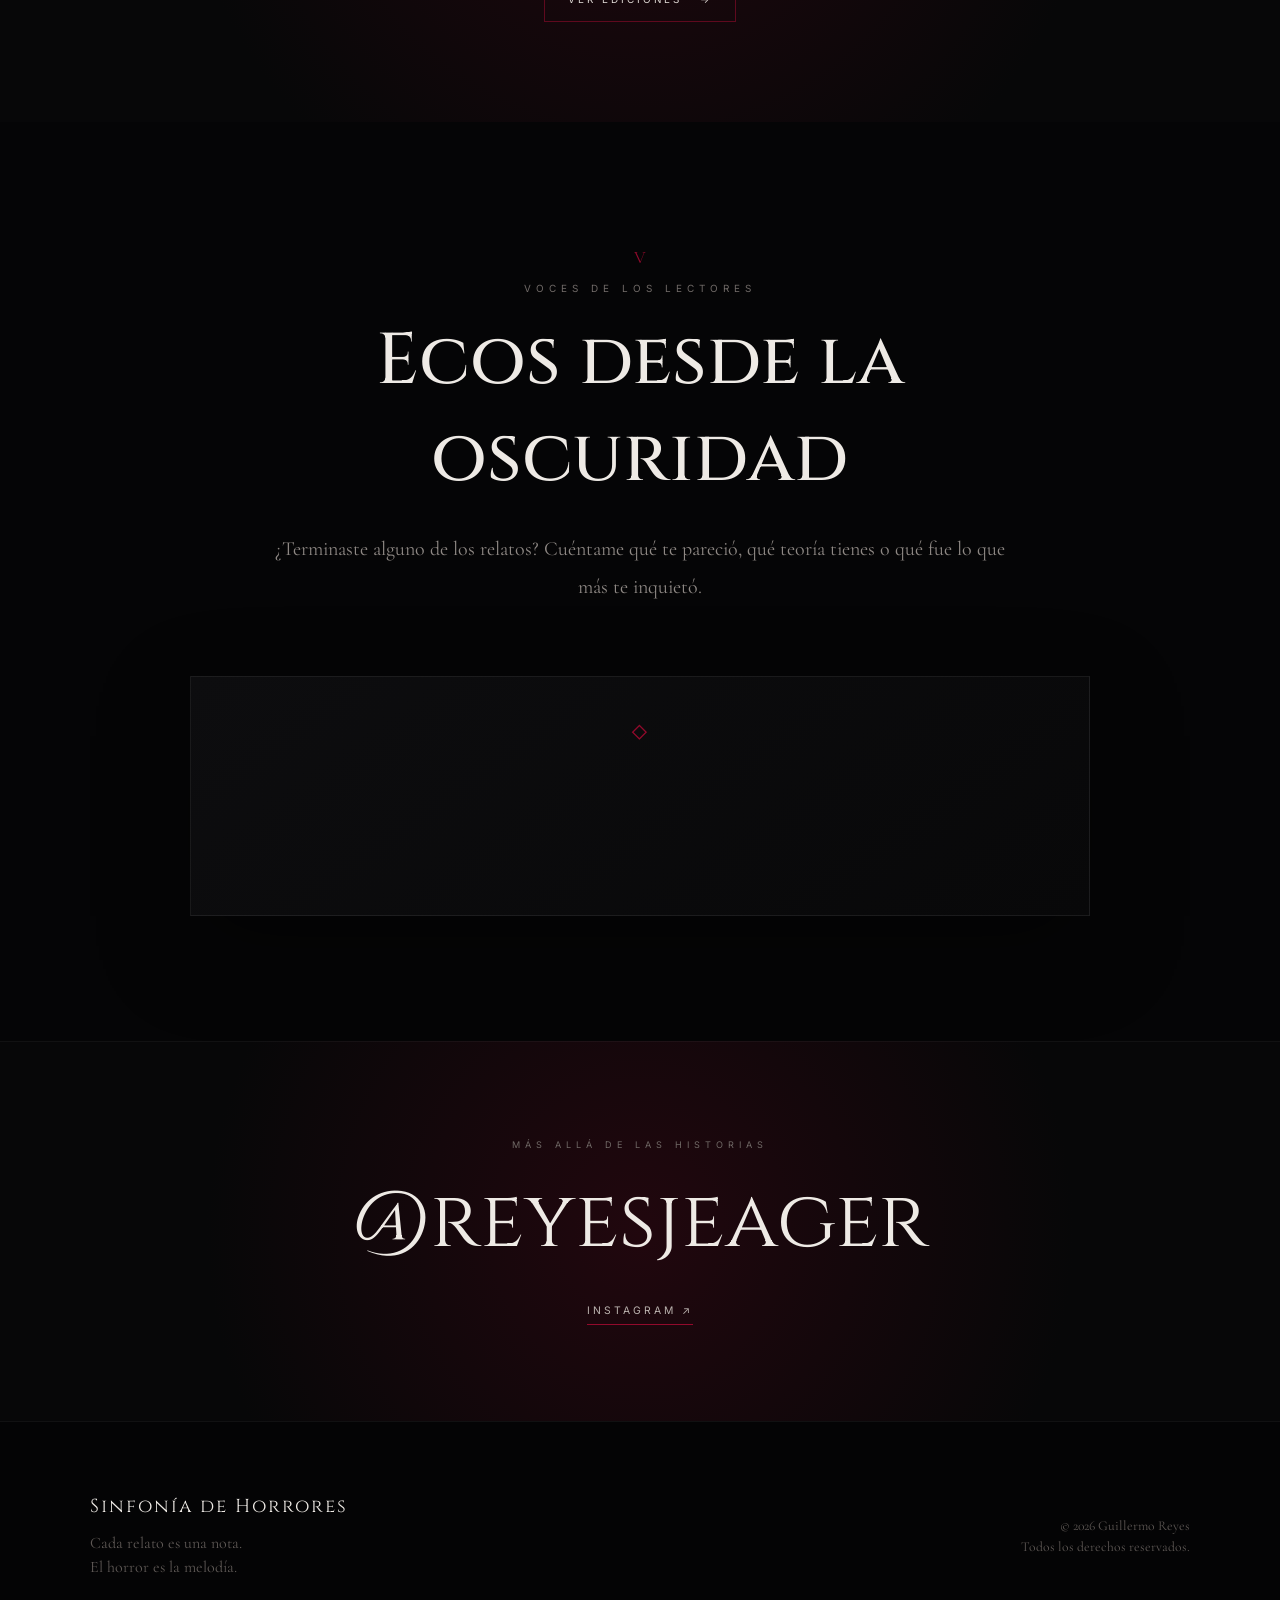
==== commit db34599c: "Refactor HTML structure and improve readability" ====
--- a/index.html
+++ b/index.html
@@ -91,7 +91,8 @@
         </button>
 
     </header>
-<!-- ============================= -->
+
+    <!-- ============================= -->
 <!-- PORTADA PRINCIPAL -->
 <!-- ============================= -->
 
@@ -105,14 +106,25 @@
 
 
         <div class="simbolo-principal">
+
             <img
                 src="Simbolo-sin_fondo.png"
                 alt="Símbolo de Sinfonía de Horrores">
+
         </div>
 
 
+        <!-- MENSAJE RÚNICO I -->
+        <div
+            class="mensaje-runa runa-portada"
+            aria-hidden="true">
+        </div>
+
+
         <p class="sobrelinea">
+
             RELATOS DE HORROR · MISTERIO · LO DESCONOCIDO
+
         </p>
 
 
@@ -167,19 +179,23 @@
 
         <div class="hero-botones">
 
-            <a href="#relatos"
-               class="boton-principal">
+            <a
+                href="#relatos"
+                class="boton-principal">
 
                 EXPLORAR RELATOS
+
                 <span>↓</span>
 
             </a>
 
 
-            <a href="apoyar.html"
-               class="boton-secundario">
+            <a
+                href="apoyar.html"
+                class="boton-secundario">
 
                 APOYAR AL ESCRITOR
+
                 <span>↗</span>
 
             </a>
@@ -200,7 +216,6 @@
     </div>
 
 </section>
-
 
     
         <!-- ============================= -->
--- a/style.css
+++ b/style.css
@@ -3214,3 +3214,152 @@
     }
 
 }
+
+
+/* ======================================== */
+/* EMBLEMA PRINCIPAL */
+/* ======================================== */
+
+.simbolo-principal {
+    width: 125px;
+    margin: 0 auto 20px;
+    position: relative;
+}
+
+.simbolo-principal img {
+    display: block;
+    width: 100%;
+    height: auto;
+
+    opacity: .82;
+
+    filter:
+        drop-shadow(0 0 12px rgba(146,10,44,.22));
+
+    animation:
+        simboloEntrada 1.4s ease both;
+
+    transition:
+        opacity .4s ease,
+        filter .4s ease;
+}
+
+.simbolo-principal:hover img {
+    opacity: 1;
+
+    filter:
+        drop-shadow(0 0 18px rgba(146,10,44,.38));
+}
+
+
+@keyframes simboloEntrada {
+
+    from {
+        opacity: 0;
+        transform: translateY(8px);
+    }
+
+    to {
+        opacity: .82;
+        transform: translateY(0);
+    }
+
+}
+
+
+/* ======================================== */
+/* TABLET */
+/* ======================================== */
+
+@media (max-width: 950px) {
+
+    .simbolo-principal {
+        width: 110px;
+        margin-bottom: 18px;
+    }
+
+}
+
+
+/* ======================================== */
+/* CELULAR */
+/* ======================================== */
+
+@media (max-width: 720px) {
+
+    .hero {
+        min-height: auto;
+        padding-top: 105px;
+        padding-bottom: 75px;
+    }
+
+    .simbolo-principal {
+        width: 82px;
+        margin-bottom: 15px;
+    }
+
+    .hero-contenido {
+        width: 100%;
+        max-width: 100%;
+    }
+
+    .hero h1 {
+        max-width: 100%;
+        overflow-wrap: normal;
+    }
+
+    .hero-botones {
+        width: 100%;
+    }
+
+    .boton-principal,
+    .boton-secundario {
+        max-width: 100%;
+    }
+
+    .scroll-indicador {
+        display: none;
+    }
+
+}
+
+
+/* ======================================== */
+/* CELULARES PEQUEÑOS */
+/* ======================================== */
+
+@media (max-width: 420px) {
+
+    .hero {
+        padding-left: 16px;
+        padding-right: 16px;
+    }
+
+    .simbolo-principal {
+        width: 72px;
+    }
+
+    .sobrelinea {
+        letter-spacing: 2px;
+    }
+
+    .hero h1 {
+        font-size: clamp(
+            2.65rem,
+            14vw,
+            4rem
+        );
+    }
+
+    .hero-botones {
+        flex-direction: column;
+        align-items: stretch;
+    }
+
+    .boton-principal,
+    .boton-secundario {
+        width: 100%;
+        justify-content: center;
+    }
+
+}
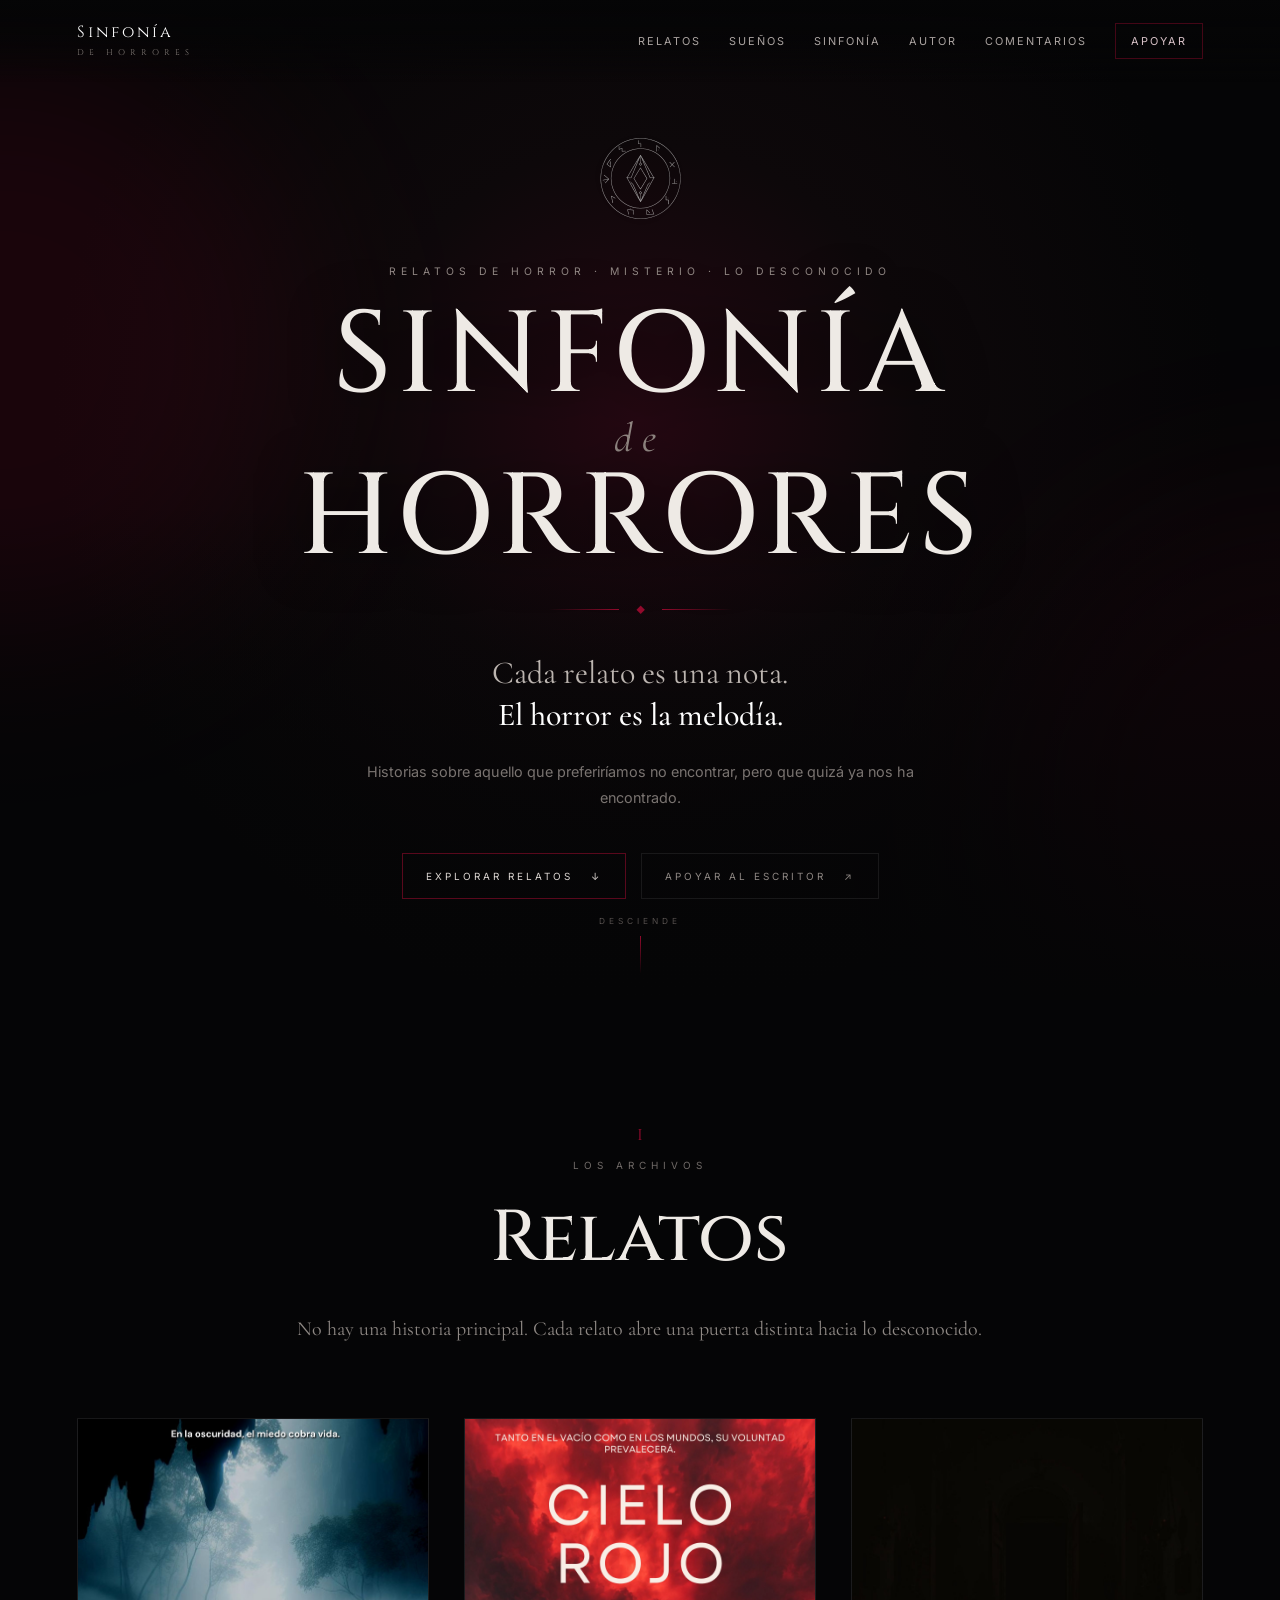
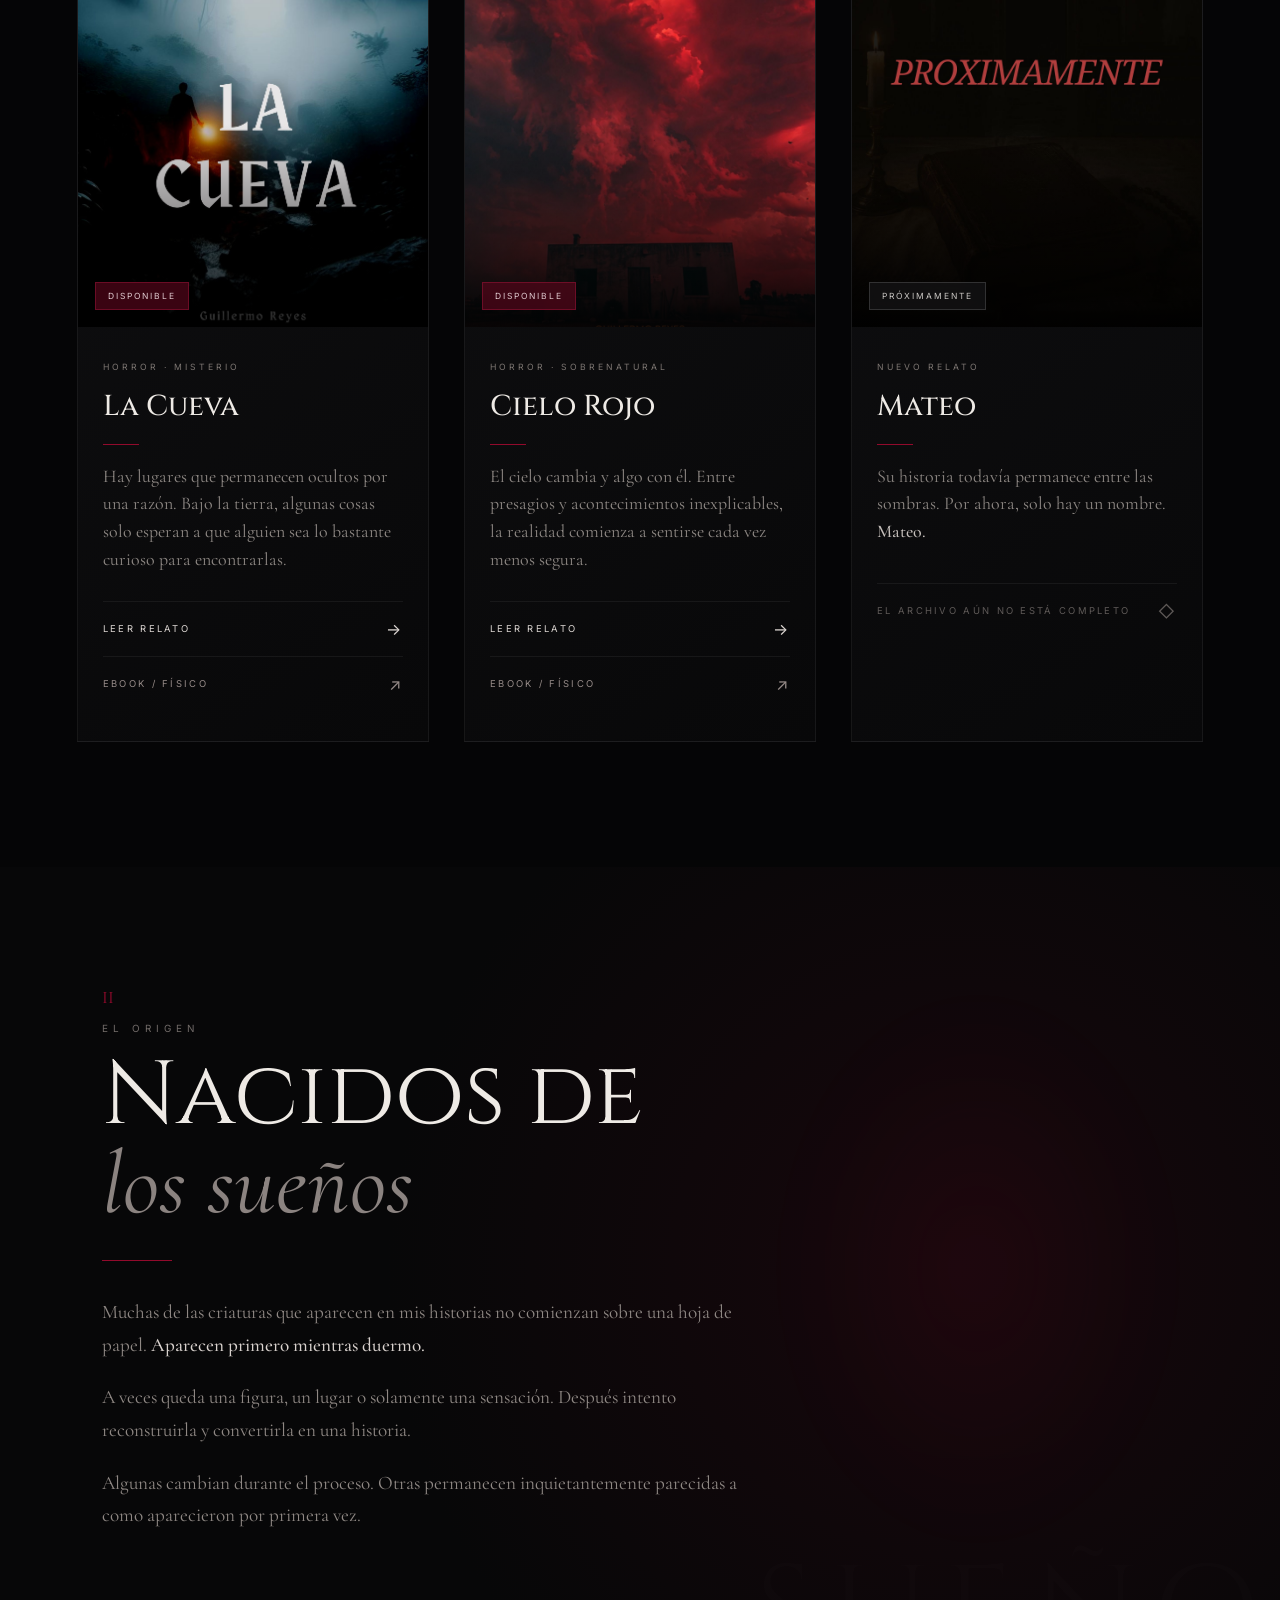
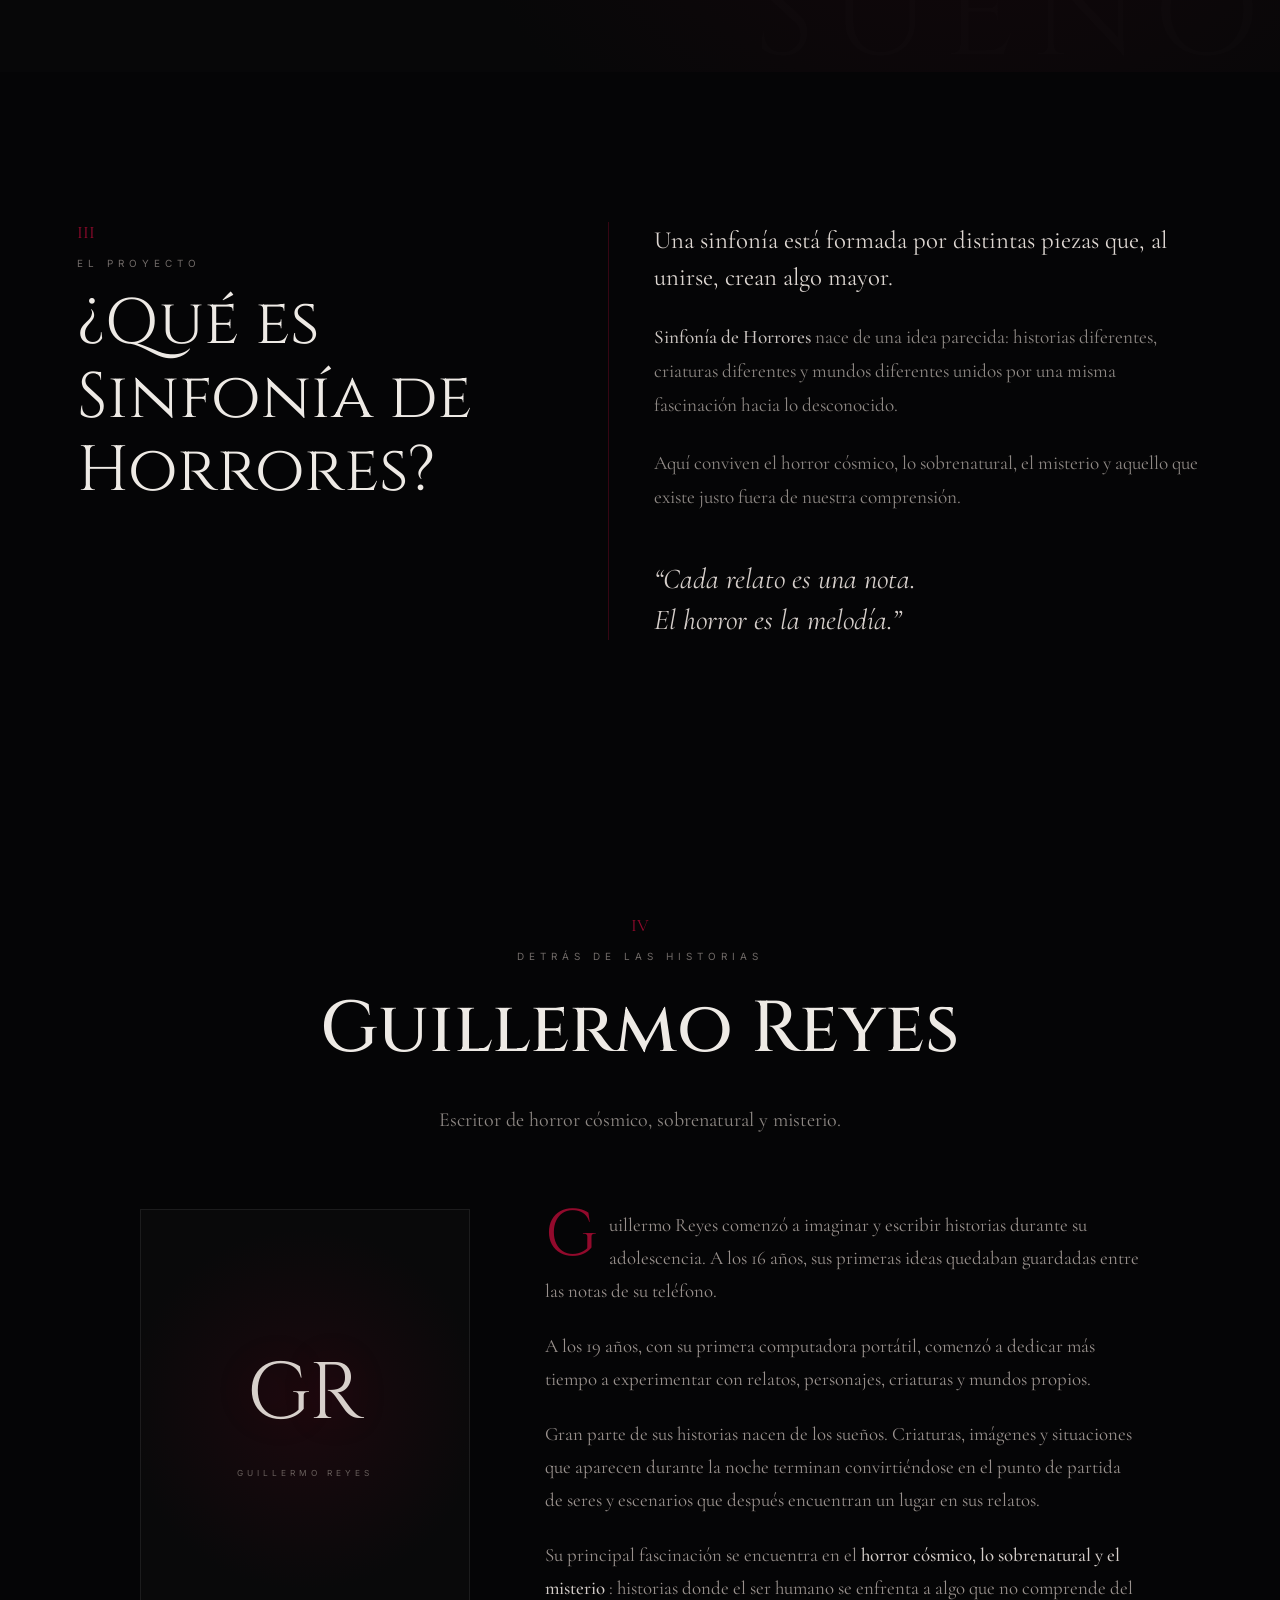
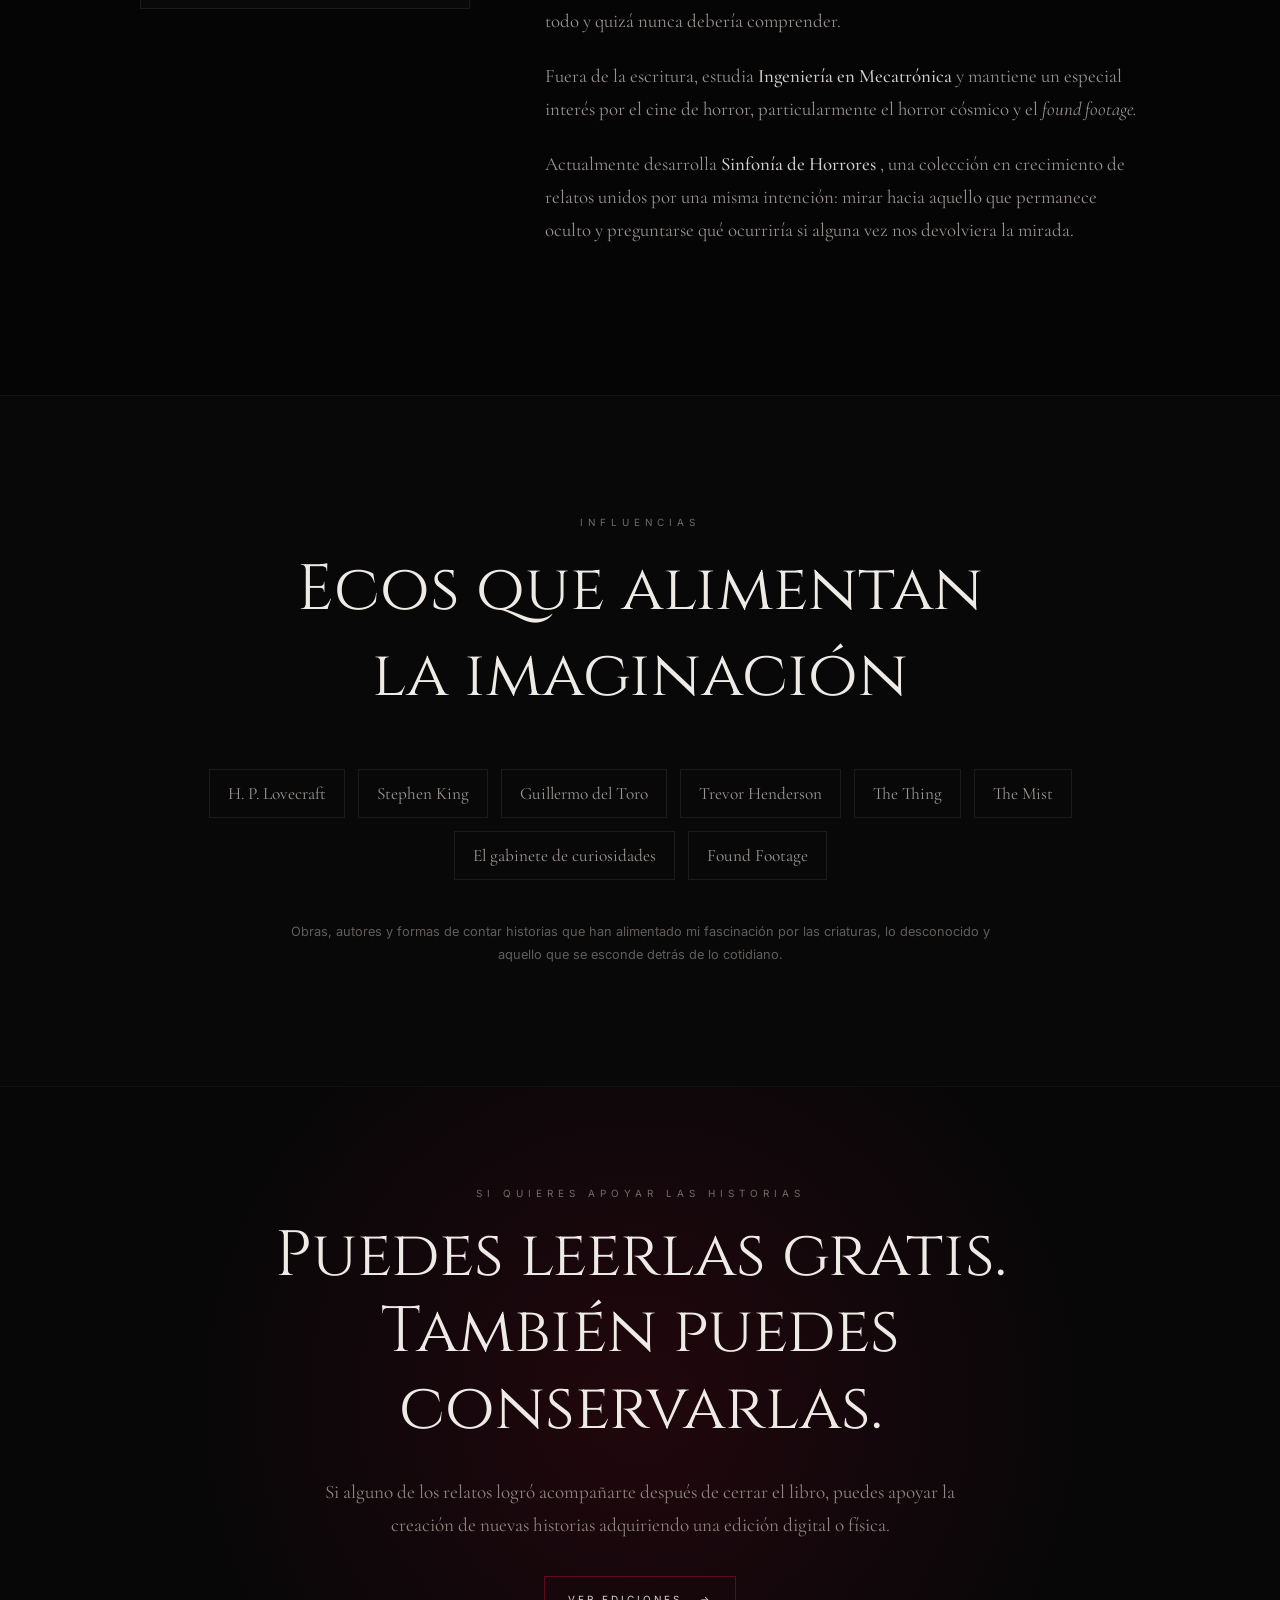
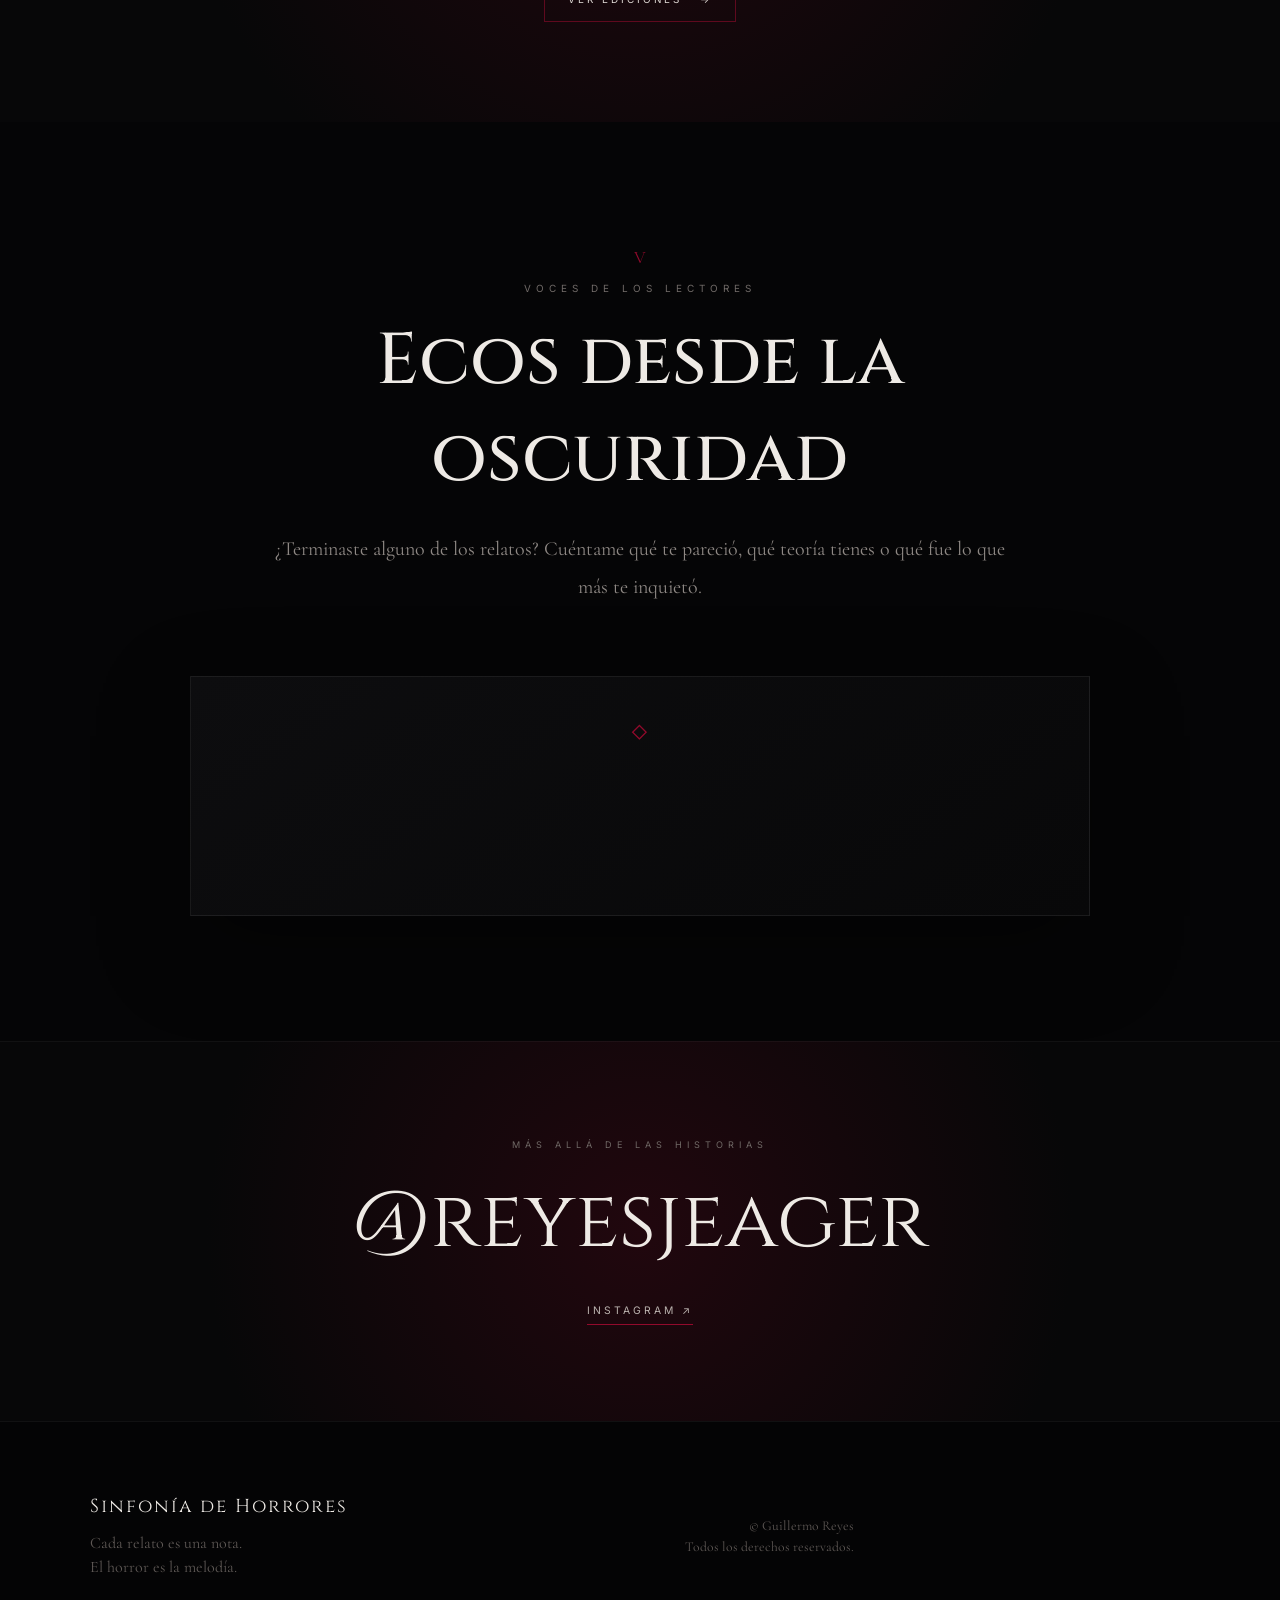
==== commit 21acf8b9: "Refactor 'suenos' section and footer structure" ====
--- a/index.html
+++ b/index.html
@@ -449,77 +449,94 @@
 
         </section>
 
-
-        <!-- ============================= -->
-        <!-- SUEÑOS -->
-        <!-- ============================= -->
-
-        <section class="suenos"
-                 id="suenos">
-
-            <div class="suenos-fondo"></div>
-
-
-            <div class="suenos-contenido">
-
-                <span class="numero">
-                    II
-                </span>
-
-                <p class="mini-titulo">
-                    EL ORIGEN
-                </p>
-
-
-                <h2>
-
-                    Nacidos de
-
-                    <br>
-
-                    <em>
-                        los sueños
-                    </em>
-
-                </h2>
-
-
-                <div class="linea-roja"></div>
-
-
-                <p>
-                    Muchas de las criaturas que aparecen en mis historias
-                    no comienzan sobre una hoja de papel.
-
-                    <strong>
-                        Aparecen primero mientras duermo.
-                    </strong>
-                </p>
-
-
-                <p>
-                    A veces queda una figura, un lugar
-                    o solamente una sensación.
-                    Después intento reconstruirla
-                    y convertirla en una historia.
-                </p>
-
-
-                <p>
-                    Algunas cambian durante el proceso.
-                    Otras permanecen inquietantemente parecidas
-                    a como aparecieron por primera vez.
-                </p>
-
-            </div>
-
-
-            <div class="frase-gigante">
-                SUEÑOS
-            </div>
-
-        </section>
-
+    <!-- ============================= -->
+<!-- SUEÑOS -->
+<!-- ============================= -->
+
+<section class="suenos" id="suenos">
+
+    <div class="suenos-fondo"></div>
+
+
+    <div class="suenos-contenido">
+
+        <span class="numero">
+            II
+        </span>
+
+
+        <p class="mini-titulo">
+            EL ORIGEN
+        </p>
+
+
+        <h2>
+
+            Nacidos de
+
+            <br>
+
+            <em>
+                los sueños
+            </em>
+
+        </h2>
+
+
+        <div class="linea-roja"></div>
+
+
+        <p>
+
+            Muchas de las criaturas que aparecen en mis historias
+            no comienzan sobre una hoja de papel.
+
+            <strong>
+                Aparecen primero mientras duermo.
+            </strong>
+
+        </p>
+
+
+        <p>
+
+            A veces queda una figura, un lugar
+            o solamente una sensación.
+            Después intento reconstruirla
+            y convertirla en una historia.
+
+        </p>
+
+
+        <p>
+
+            Algunas cambian durante el proceso.
+            Otras permanecen inquietantemente parecidas
+            a como aparecieron por primera vez.
+
+        </p>
+
+
+        <!-- MENSAJE RÚNICO II -->
+
+        <div
+            class="mensaje-runa runa-suenos"
+            aria-hidden="true">
+        </div>
+
+
+    </div>
+
+
+    <div class="frase-gigante">
+        SUEÑOS
+    </div>
+
+</section>
+
+
+
+    
 
         <!-- ============================= -->
         <!-- SINFONÍA -->
@@ -946,46 +963,54 @@
     </main>
 
 
-    <!-- ============================= -->
-    <!-- FOOTER -->
-    <!-- ============================= -->
-
-    <footer>
-
-        <div>
-
-            <h3>
-                Sinfonía de Horrores
-            </h3>
-
-            <p>
-                Cada relato es una nota.
-
-                <br>
-
-                El horror es la melodía.
-            </p>
-
-        </div>
-
-
-        <div class="footer-derecha">
-
-            <p>
-                © <span id="year"></span> Guillermo Reyes
-            </p>
-
-            <p>
-                Todos los derechos reservados.
-            </p>
-
-        </div>
-
-    </footer>
-
-
-    <script src="script.js"></script>
-
-</body>
-
-</html>
+ <!-- ============================= -->
+<!-- FOOTER -->
+<!-- ============================= -->
+
+<footer>
+
+    <div>
+
+        <h3>
+            Sinfonía de Horrores
+        </h3>
+
+
+        <p>
+
+            Cada relato es una nota.
+
+            <br>
+
+            El horror es la melodía.
+
+        </p>
+
+    </div>
+
+
+    <div class="footer-derecha">
+
+        <p>
+
+            © <span id="year"></span> Guillermo Reyes
+
+        </p>
+
+
+        <p>
+            Todos los derechos reservados.
+        </p>
+
+    </div>
+
+
+    <!-- MENSAJE FINAL -->
+
+    <div
+        class="mensaje-runa runa-final"
+        aria-hidden="true">
+    </div>
+
+
+</footer>
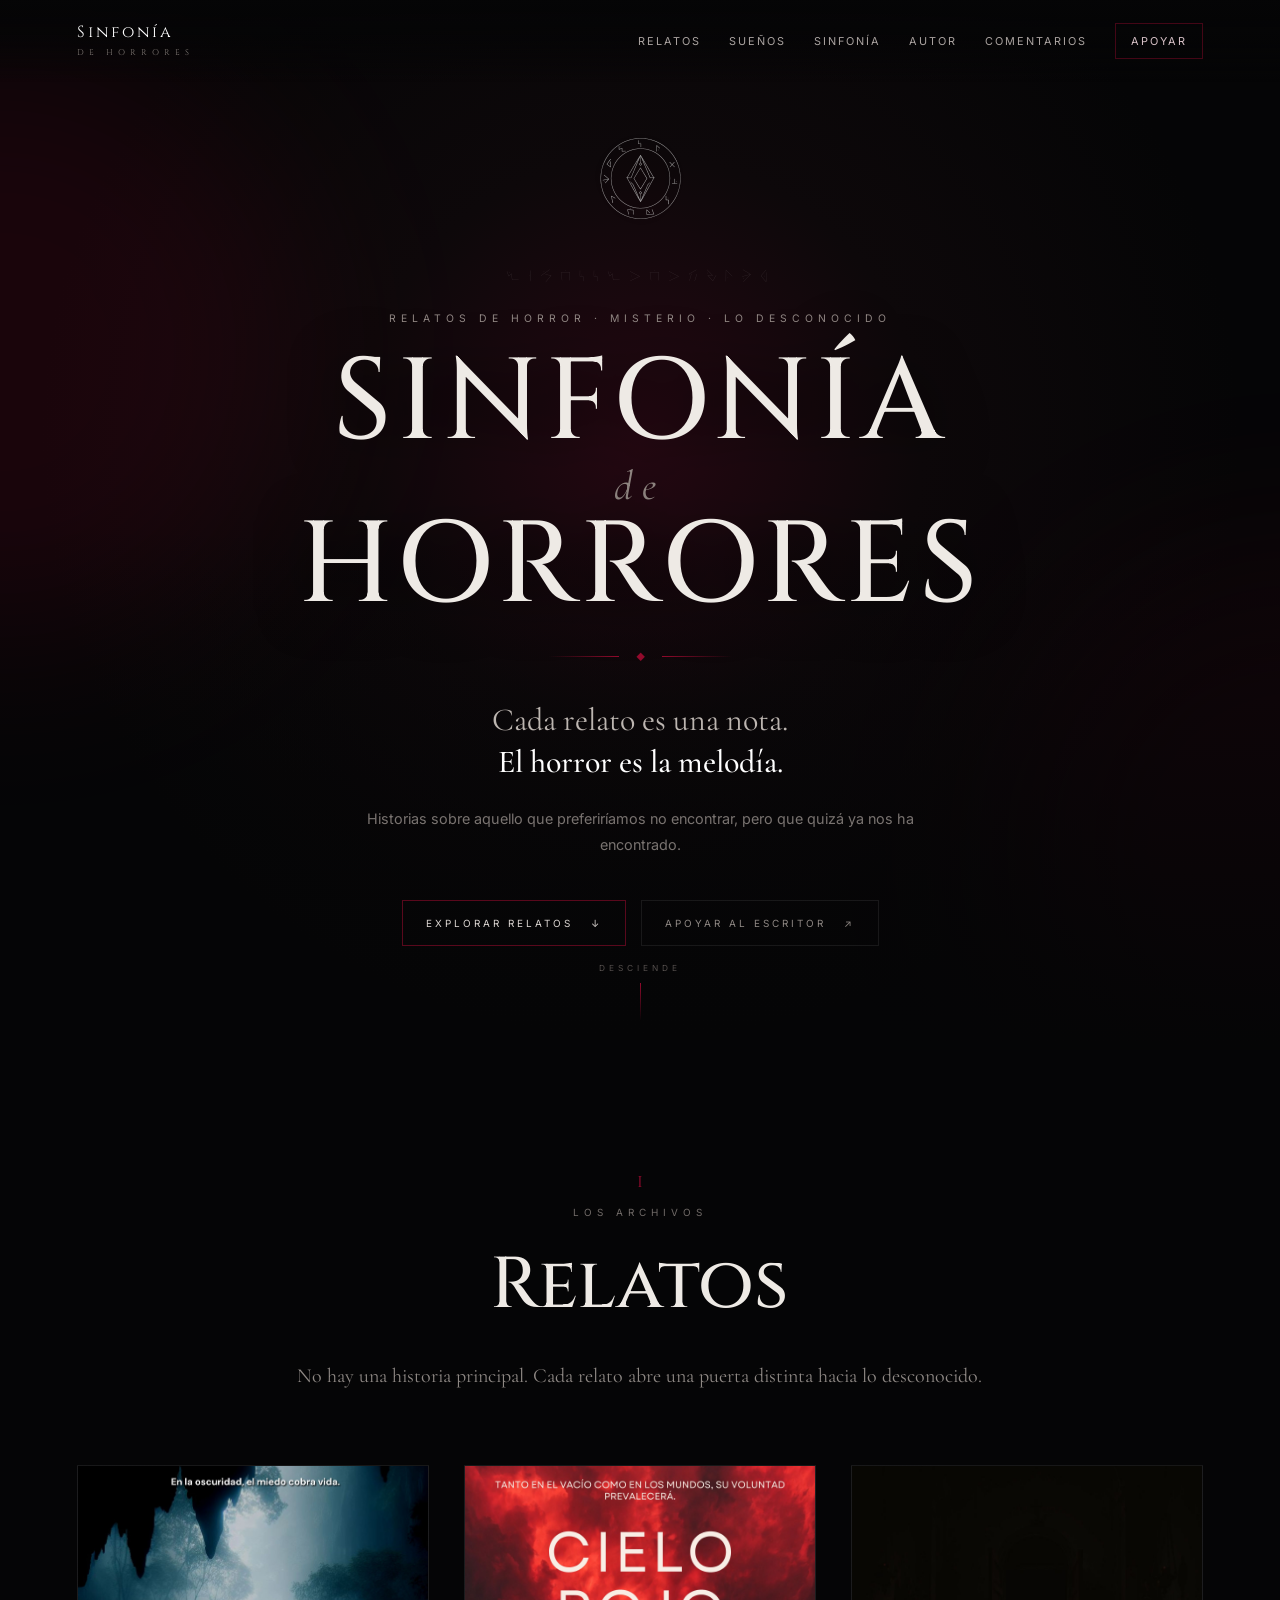
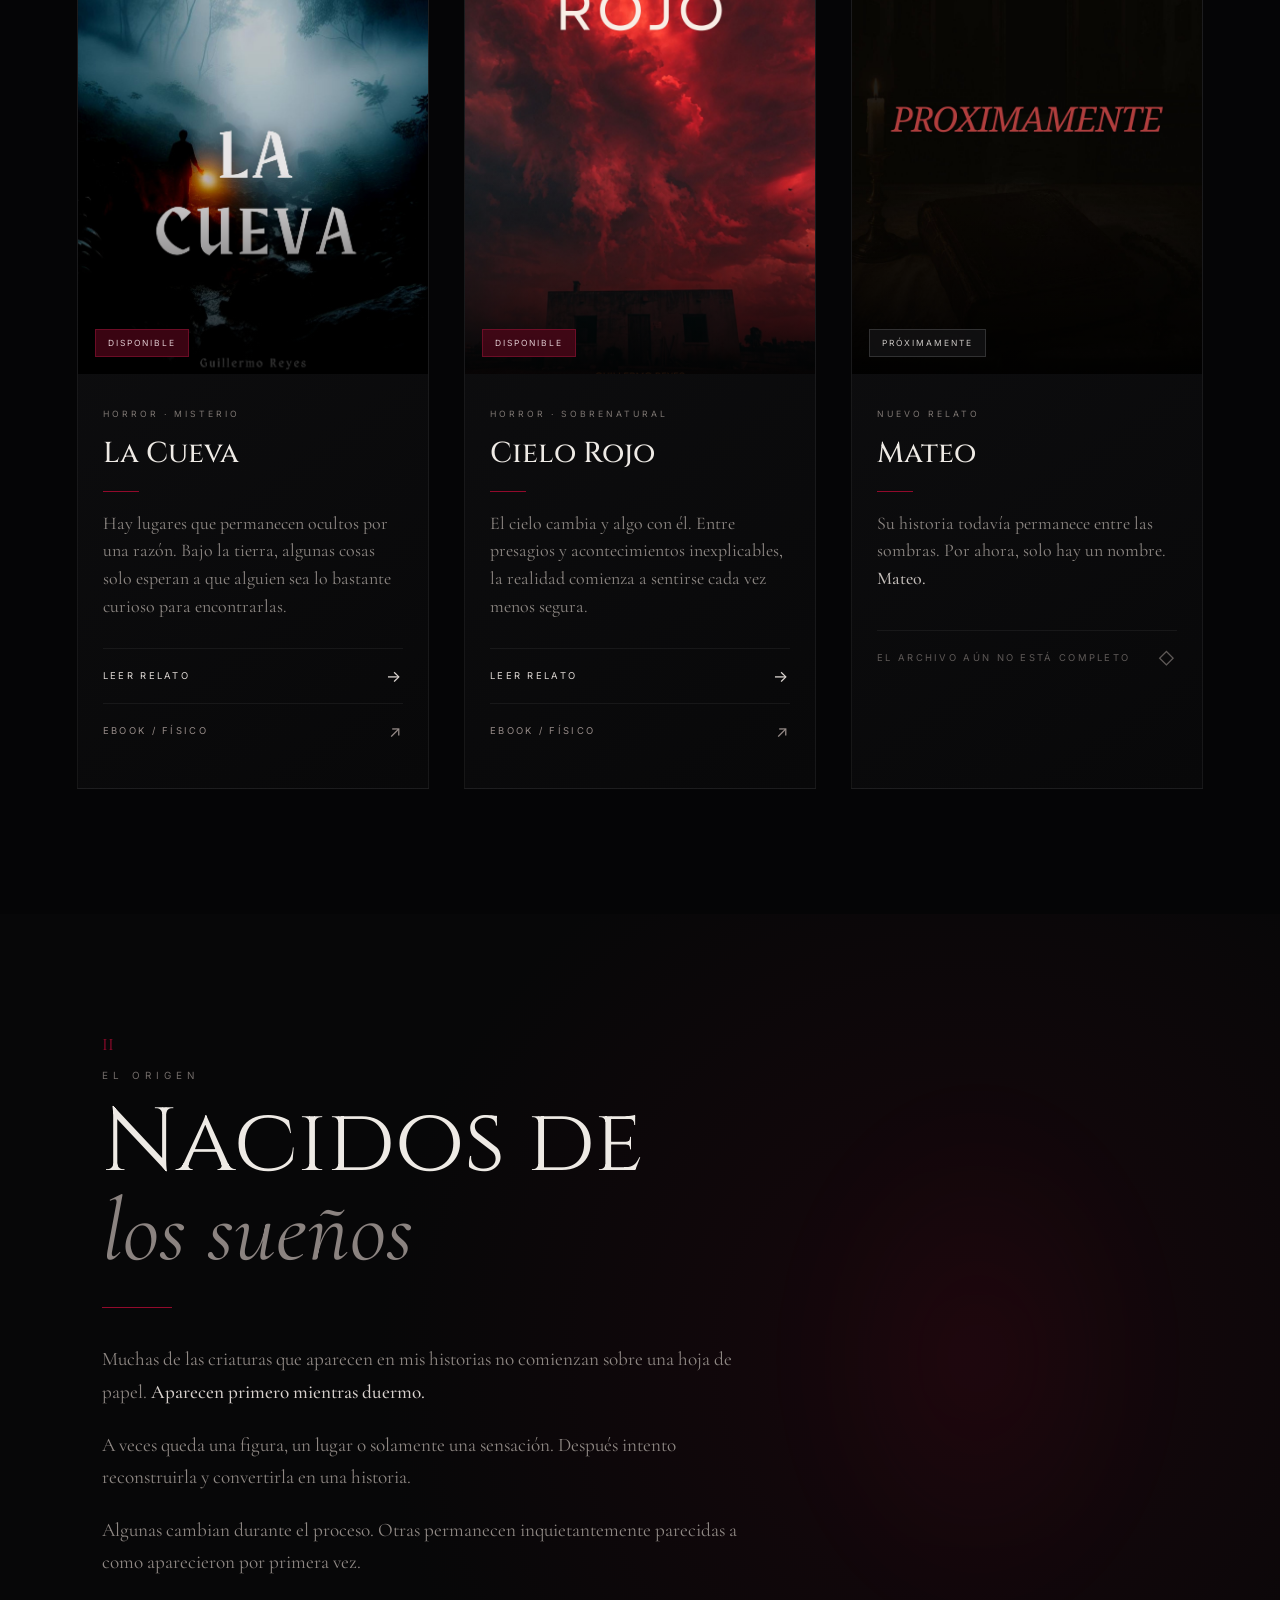
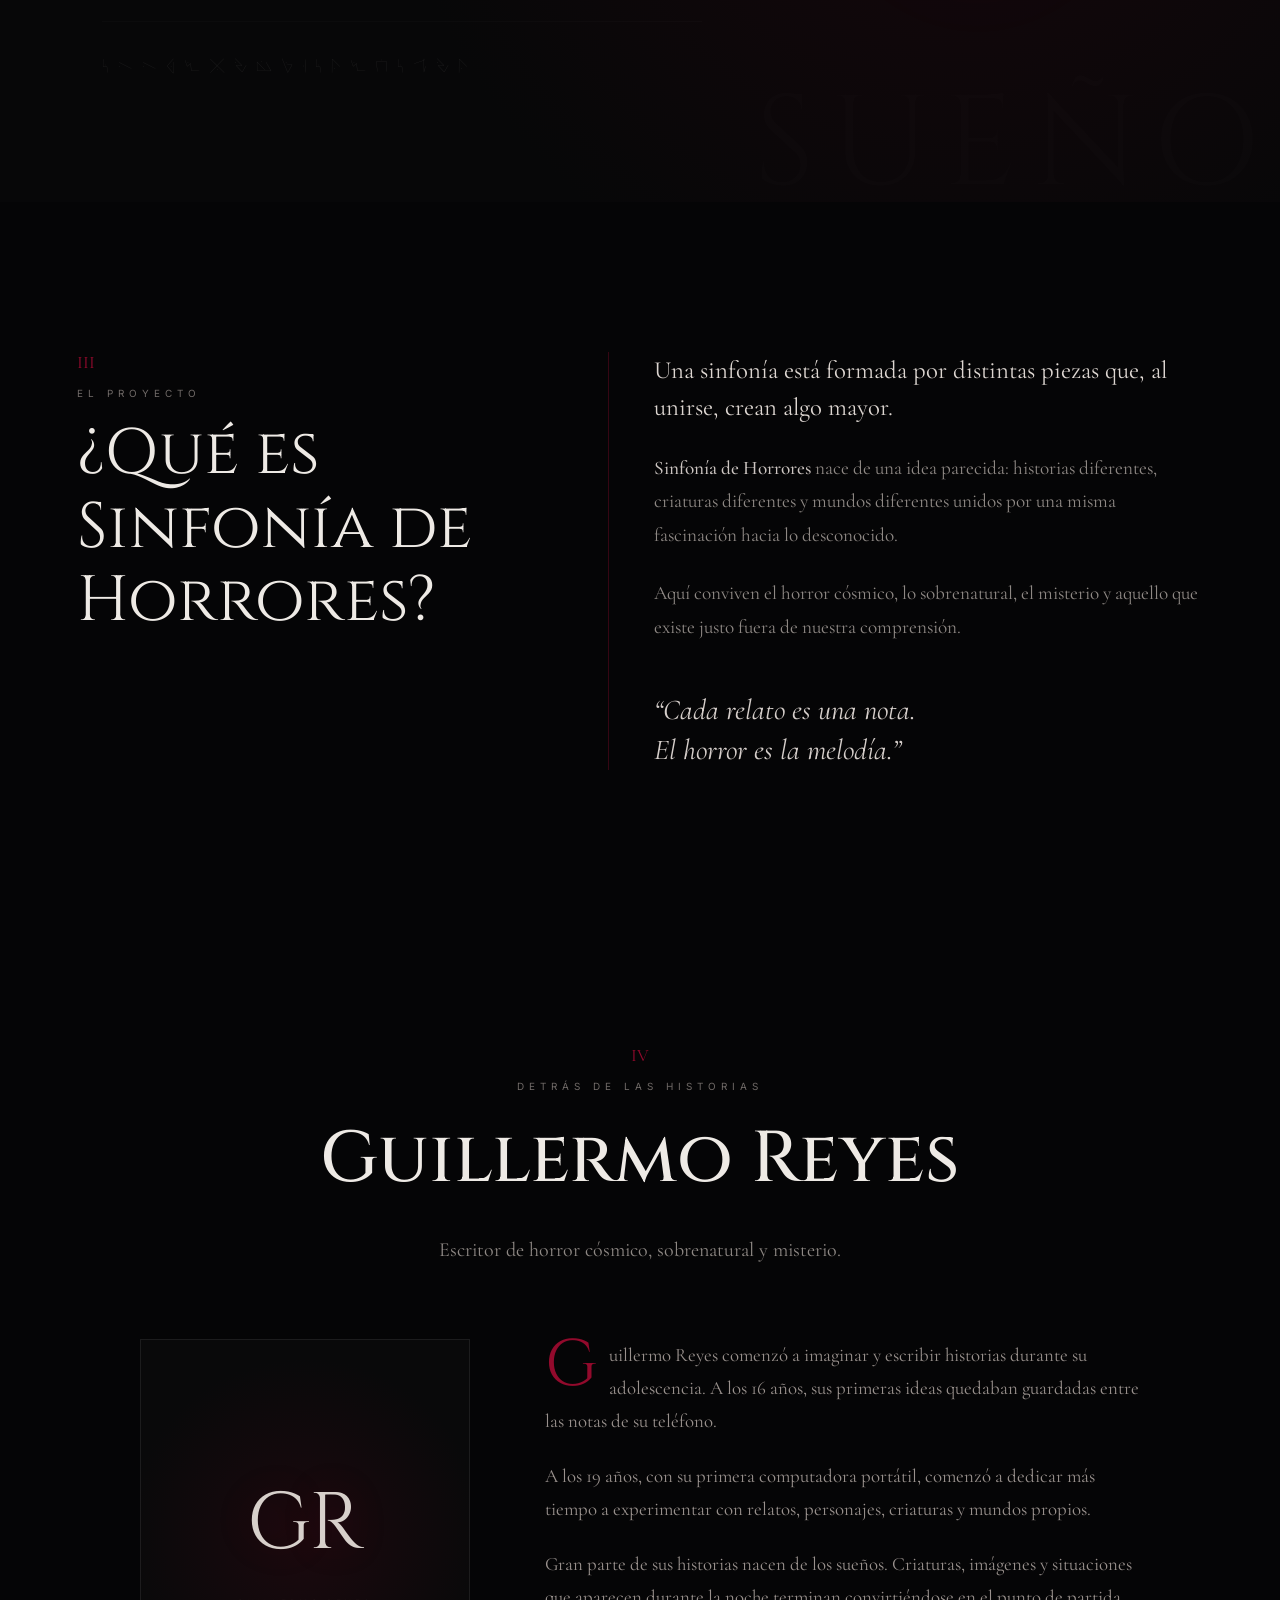
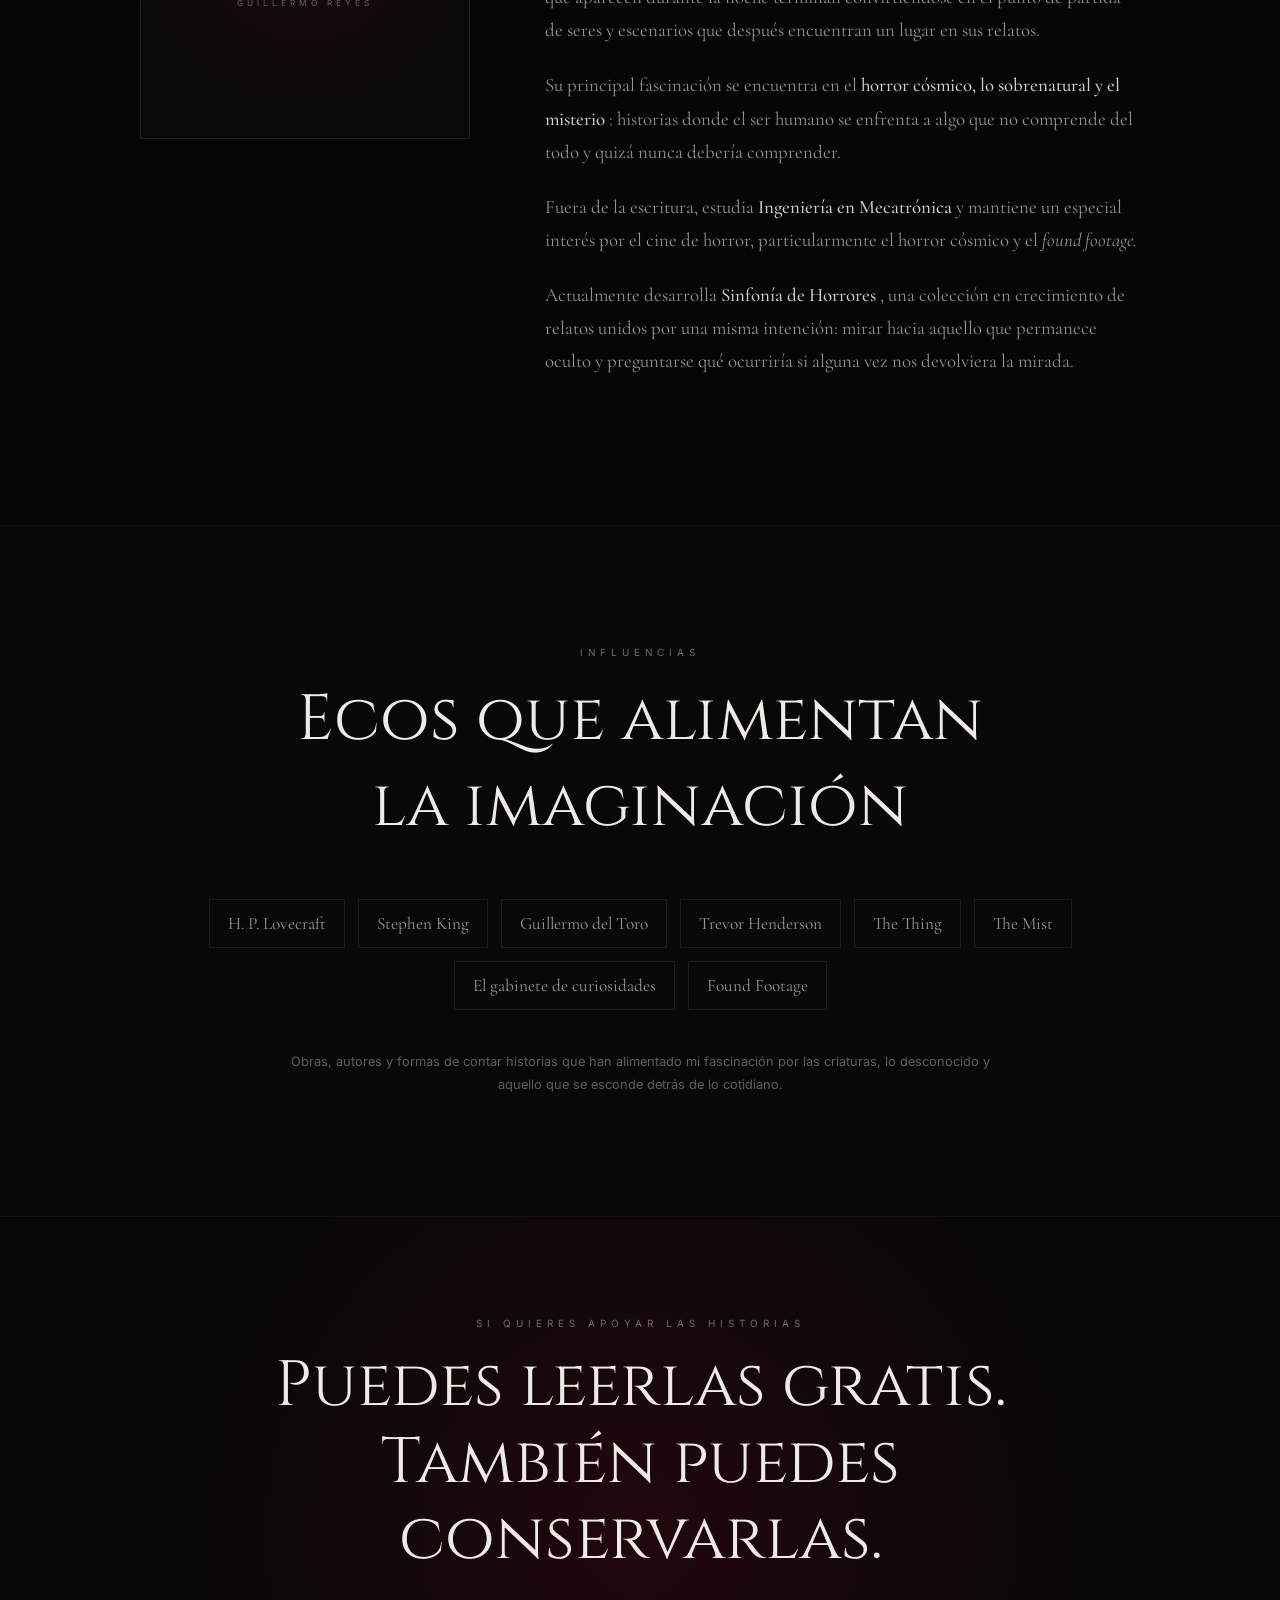
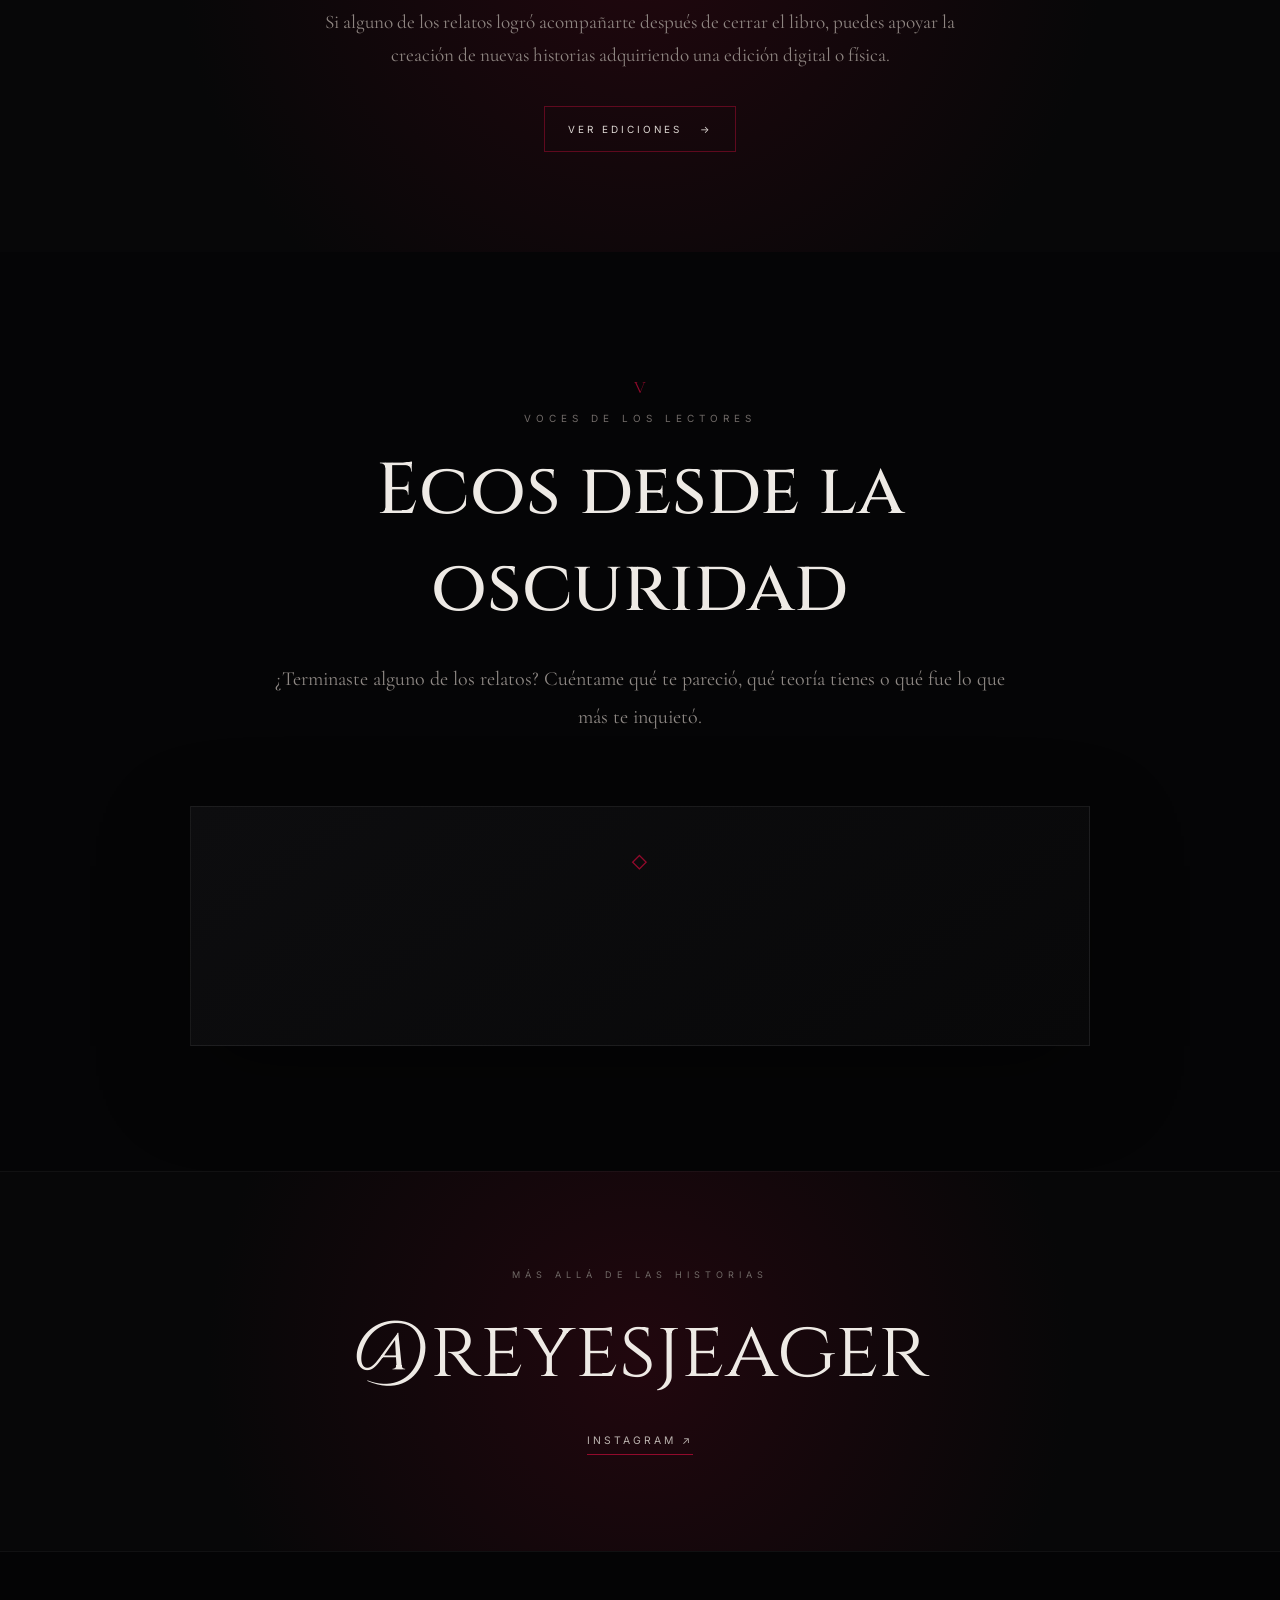
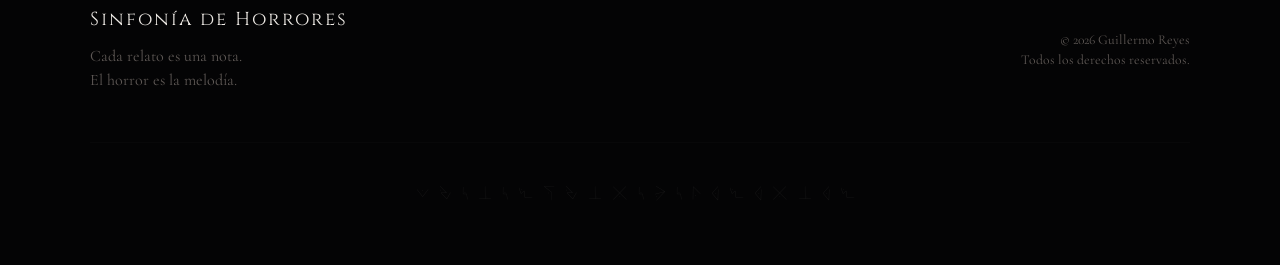
==== commit 89a93f34: "Prevent caching and ensure updated styles/scripts Added meta tags to prevent caching and ensure the " ====
--- a/index.html
+++ b/index.html
@@ -6,6 +6,11 @@
 
     <meta name="viewport"
           content="width=device-width, initial-scale=1.0">
+
+    <!-- MODO DE EDICIÓN: evita que el navegador conserve una versión vieja -->
+    <meta http-equiv="Cache-Control" content="no-cache, no-store, must-revalidate">
+    <meta http-equiv="Pragma" content="no-cache">
+    <meta http-equiv="Expires" content="0">
 
     <title>Sinfonía de Horrores | Guillermo Reyes</title>
 
@@ -23,8 +28,15 @@
         href="https://fonts.googleapis.com/css2?family=Cinzel:wght@400;500;600;700&family=Cormorant+Garamond:ital,wght@0,400;0,500;0,600;1,400;1,500&family=Inter:wght@300;400;500;600&display=swap"
         rel="stylesheet">
 
-    <link rel="stylesheet"
-          href="style.css">
+    <!-- CSS siempre actualizado mientras editas la página -->
+    <script>
+        window.SINFONIA_VERSION = Date.now();
+        document.write(
+            '<link rel="stylesheet" href="style.css?v=' +
+            window.SINFONIA_VERSION +
+            '">'
+        );
+    </script>
 </head>
 
 
@@ -217,7 +229,9 @@
 
 </section>
 
-    
+
+    <main>
+
         <!-- ============================= -->
         <!-- RELATOS -->
         <!-- ============================= -->
@@ -1014,3 +1028,19 @@
 
 
 </footer>
+
+
+    <!-- ============================= -->
+    <!-- JAVASCRIPT SIEMPRE ACTUALIZADO -->
+    <!-- ============================= -->
+
+    <script>
+        const scriptPrincipal = document.createElement("script");
+        scriptPrincipal.src =
+            "script.js?v=" + (window.SINFONIA_VERSION || Date.now());
+        document.body.appendChild(scriptPrincipal);
+    </script>
+
+</body>
+
+</html>
--- a/style.css
+++ b/style.css
@@ -3363,3 +3363,395 @@
     }
 
 }
+
+/* ======================================== */
+/* TIPOGRAFÍA RÚNICA */
+/* ======================================== */
+
+@font-face {
+    font-family: "Runas";
+    src: url("./runas.ttf") format("truetype");
+    font-weight: normal;
+    font-style: normal;
+    font-display: block;
+}
+
+
+
+/* ======================================== */
+/* BASE DE LOS MENSAJES RÚNICOS */
+/* ======================================== */
+
+.mensaje-runa {
+
+    font-family: "Runas" !important;
+
+    font-weight: normal;
+    font-style: normal;
+
+    text-transform: none;
+
+    user-select: none;
+
+    cursor: default;
+
+    transition:
+        opacity .6s ease,
+        color .6s ease,
+        text-shadow .6s ease;
+}
+
+
+/* ======================================== */
+/* MENSAJE I — PORTADA */
+/* SIGUE ESCUCHANDO */
+/* ======================================== */
+
+.runa-portada {
+
+    margin:
+
+        0 auto
+        25px;
+
+    min-height: 22px;
+
+    color:
+
+        rgba(
+            238,
+            234,
+            229,
+            .28
+        );
+
+    font-size:
+
+        clamp(
+            .72rem,
+            1.15vw,
+            .95rem
+        );
+
+    letter-spacing: 8px;
+
+    line-height: 1.5;
+
+    opacity: .55;
+
+}
+
+
+.runa-portada::before {
+
+    content:
+        "\000053\000049\000047\000055\000045 \000045\000053\000043\000055\000043\000048\000041\00004E\000044\00004F";
+
+}
+
+
+.runa-portada:hover {
+
+    opacity: .95;
+
+    color:
+
+        rgba(
+            238,
+            234,
+            229,
+            .55
+        );
+
+    text-shadow:
+
+        0 0 18px
+        rgba(146,10,44,.38);
+
+}
+
+
+/* ======================================== */
+/* MENSAJE II — SUEÑOS */
+/* ELLOS TAMBIEN SUEÑAN */
+/* ======================================== */
+
+.runa-suenos {
+
+    margin-top: 42px;
+
+    padding-top: 27px;
+
+    max-width: 600px;
+
+    border-top:
+
+        1px solid
+        rgba(255,255,255,.035);
+
+    color:
+
+        rgba(
+            238,
+            234,
+            229,
+            .22
+        );
+
+    font-size:
+
+        clamp(
+            .85rem,
+            1.5vw,
+            1.15rem
+        );
+
+    letter-spacing: 9px;
+
+    line-height: 1.8;
+
+    opacity: .48;
+
+}
+
+
+.runa-suenos::before {
+
+    content:
+        "\000045\00004C\00004C\00004F\000053 \000054\000041\00004D\000042\000049\000045\00004E \000053\000055\000045\0000D1\000041\00004E";
+
+}
+
+
+.runa-suenos:hover {
+
+    opacity: .9;
+
+    color:
+
+        rgba(
+            238,
+            234,
+            229,
+            .50
+        );
+
+    text-shadow:
+
+        0 0 22px
+        rgba(146,10,44,.30);
+
+}
+
+
+/* ======================================== */
+/* FOOTER */
+/* AJUSTE PARA MENSAJE FINAL */
+/* ======================================== */
+
+footer {
+
+    flex-wrap: wrap;
+
+}
+
+
+/* ======================================== */
+/* MENSAJE III — FINAL */
+/* YA ERES PARTE DE NOSOTROS */
+/* ======================================== */
+
+.runa-final {
+
+    width: 100%;
+
+    text-align: center;
+
+    margin-top: 50px;
+
+    padding-top: 34px;
+
+    border-top:
+
+        1px solid
+        rgba(255,255,255,.035);
+
+    color:
+
+        rgba(
+            238,
+            234,
+            229,
+            .20
+        );
+
+    font-size:
+
+        clamp(
+            .80rem,
+            1.35vw,
+            1.08rem
+        );
+
+    letter-spacing: 10px;
+
+    line-height: 1.9;
+
+    opacity: .48;
+
+}
+
+
+.runa-final::before {
+
+    content:
+        "\000059\000041 \000045\000052\000045\000053 \000050\000041\000052\000054\000045 \000044\000045 \00004E\00004F\000053\00004F\000054\000052\00004F\000053";
+
+}
+
+
+.runa-final:hover {
+
+    opacity: 1;
+
+    color:
+
+        rgba(
+            238,
+            234,
+            229,
+            .58
+        );
+
+    text-shadow:
+
+        0 0 8px
+        rgba(255,255,255,.04),
+
+        0 0 25px
+        rgba(146,10,44,.34);
+
+}
+
+
+/* ======================================== */
+/* TABLET */
+/* ======================================== */
+
+@media (max-width: 950px) {
+
+    .runa-portada {
+
+        letter-spacing: 6px;
+
+    }
+
+
+    .runa-suenos {
+
+        letter-spacing: 7px;
+
+    }
+
+
+    .runa-final {
+
+        letter-spacing: 7px;
+
+    }
+
+}
+
+
+/* ======================================== */
+/* CELULAR */
+/* ======================================== */
+
+@media (max-width: 720px) {
+
+    .runa-portada {
+
+        max-width: 90%;
+
+        margin-bottom: 21px;
+
+        font-size: .67rem;
+
+        letter-spacing: 4px;
+
+        line-height: 1.7;
+
+    }
+
+
+    .runa-suenos {
+
+        margin-top: 32px;
+
+        padding-top: 23px;
+
+        font-size: .73rem;
+
+        letter-spacing: 5px;
+
+        line-height: 2;
+
+    }
+
+
+    .runa-final {
+
+        margin-top: 35px;
+
+        padding:
+
+            28px
+            10px
+            0;
+
+        font-size: .68rem;
+
+        letter-spacing: 5px;
+
+        line-height: 2;
+
+    }
+
+}
+
+
+/* ======================================== */
+/* CELULARES PEQUEÑOS */
+/* ======================================== */
+
+@media (max-width: 420px) {
+
+    .runa-portada {
+
+        max-width: 95%;
+
+        font-size: .60rem;
+
+        letter-spacing: 3px;
+
+    }
+
+
+    .runa-suenos {
+
+        font-size: .65rem;
+
+        letter-spacing: 4px;
+
+    }
+
+
+    .runa-final {
+
+        font-size: .62rem;
+
+        letter-spacing: 4px;
+
+    }
+
+}
